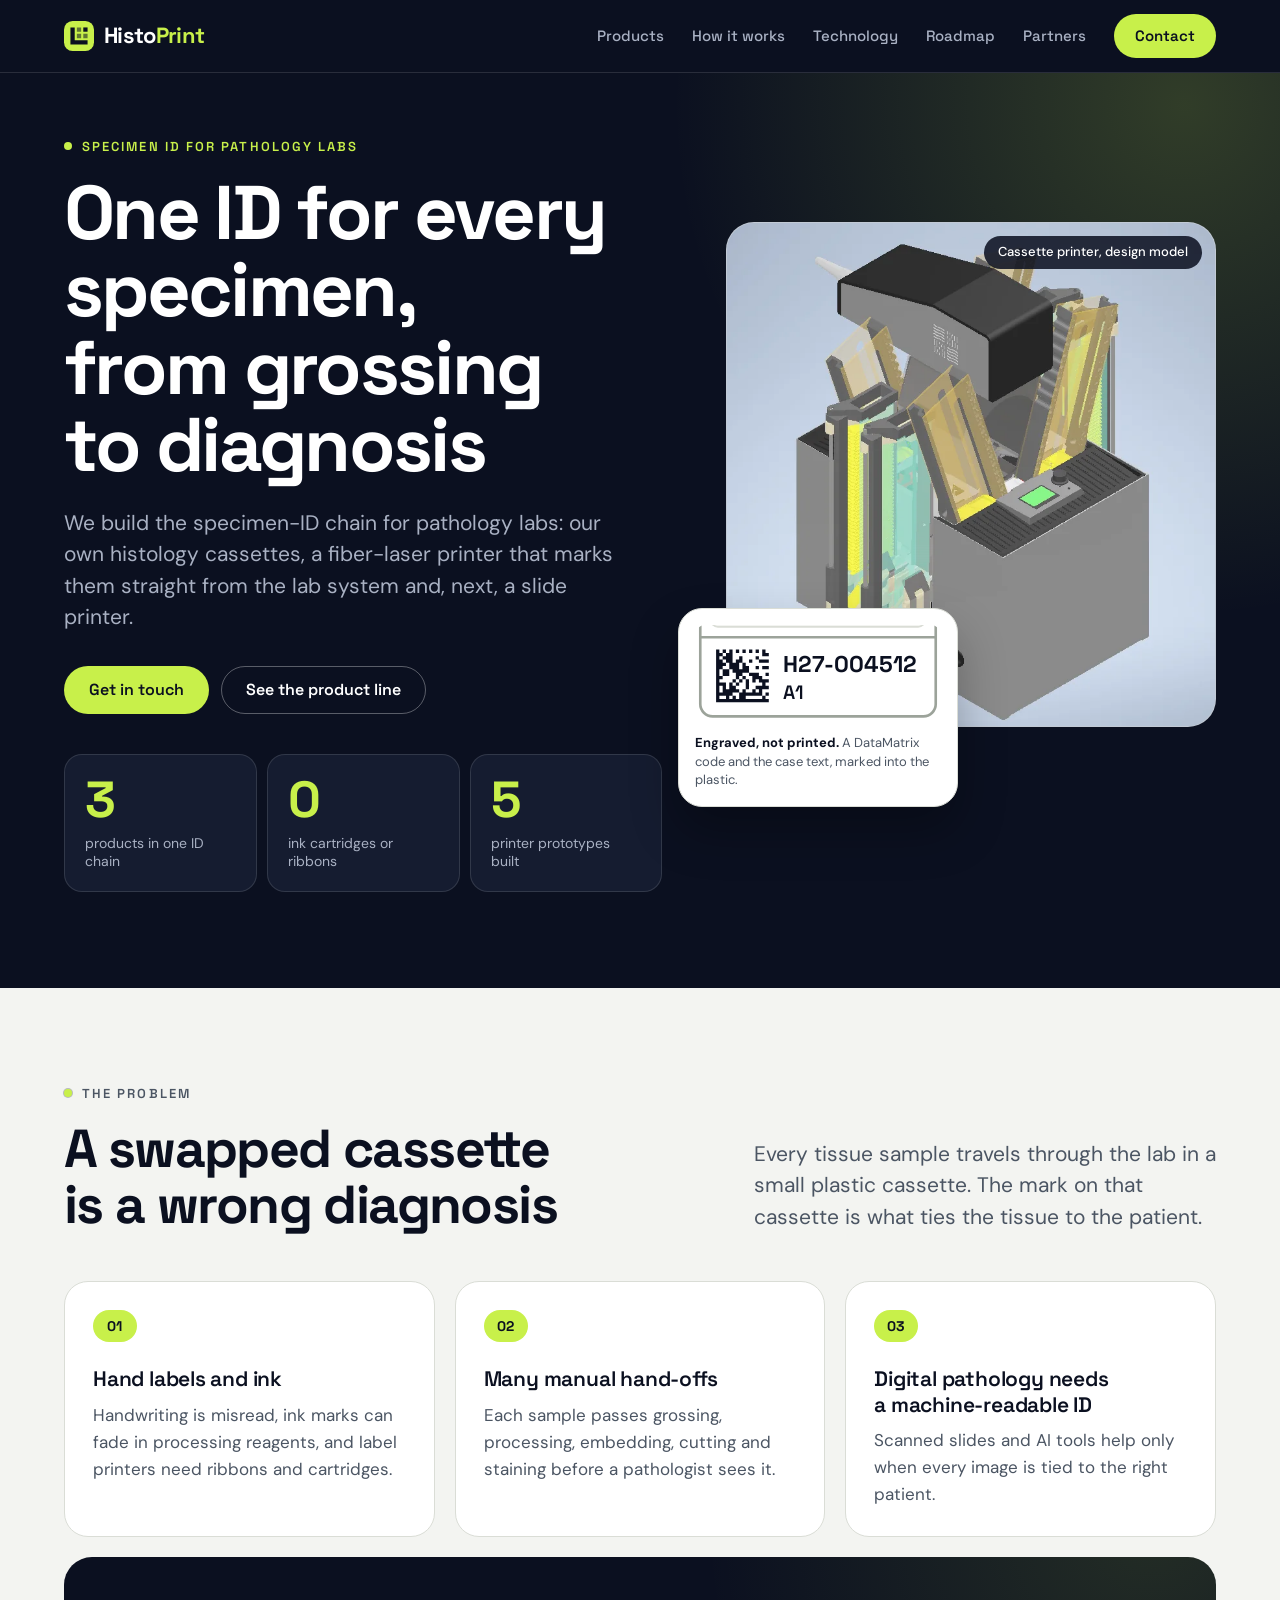
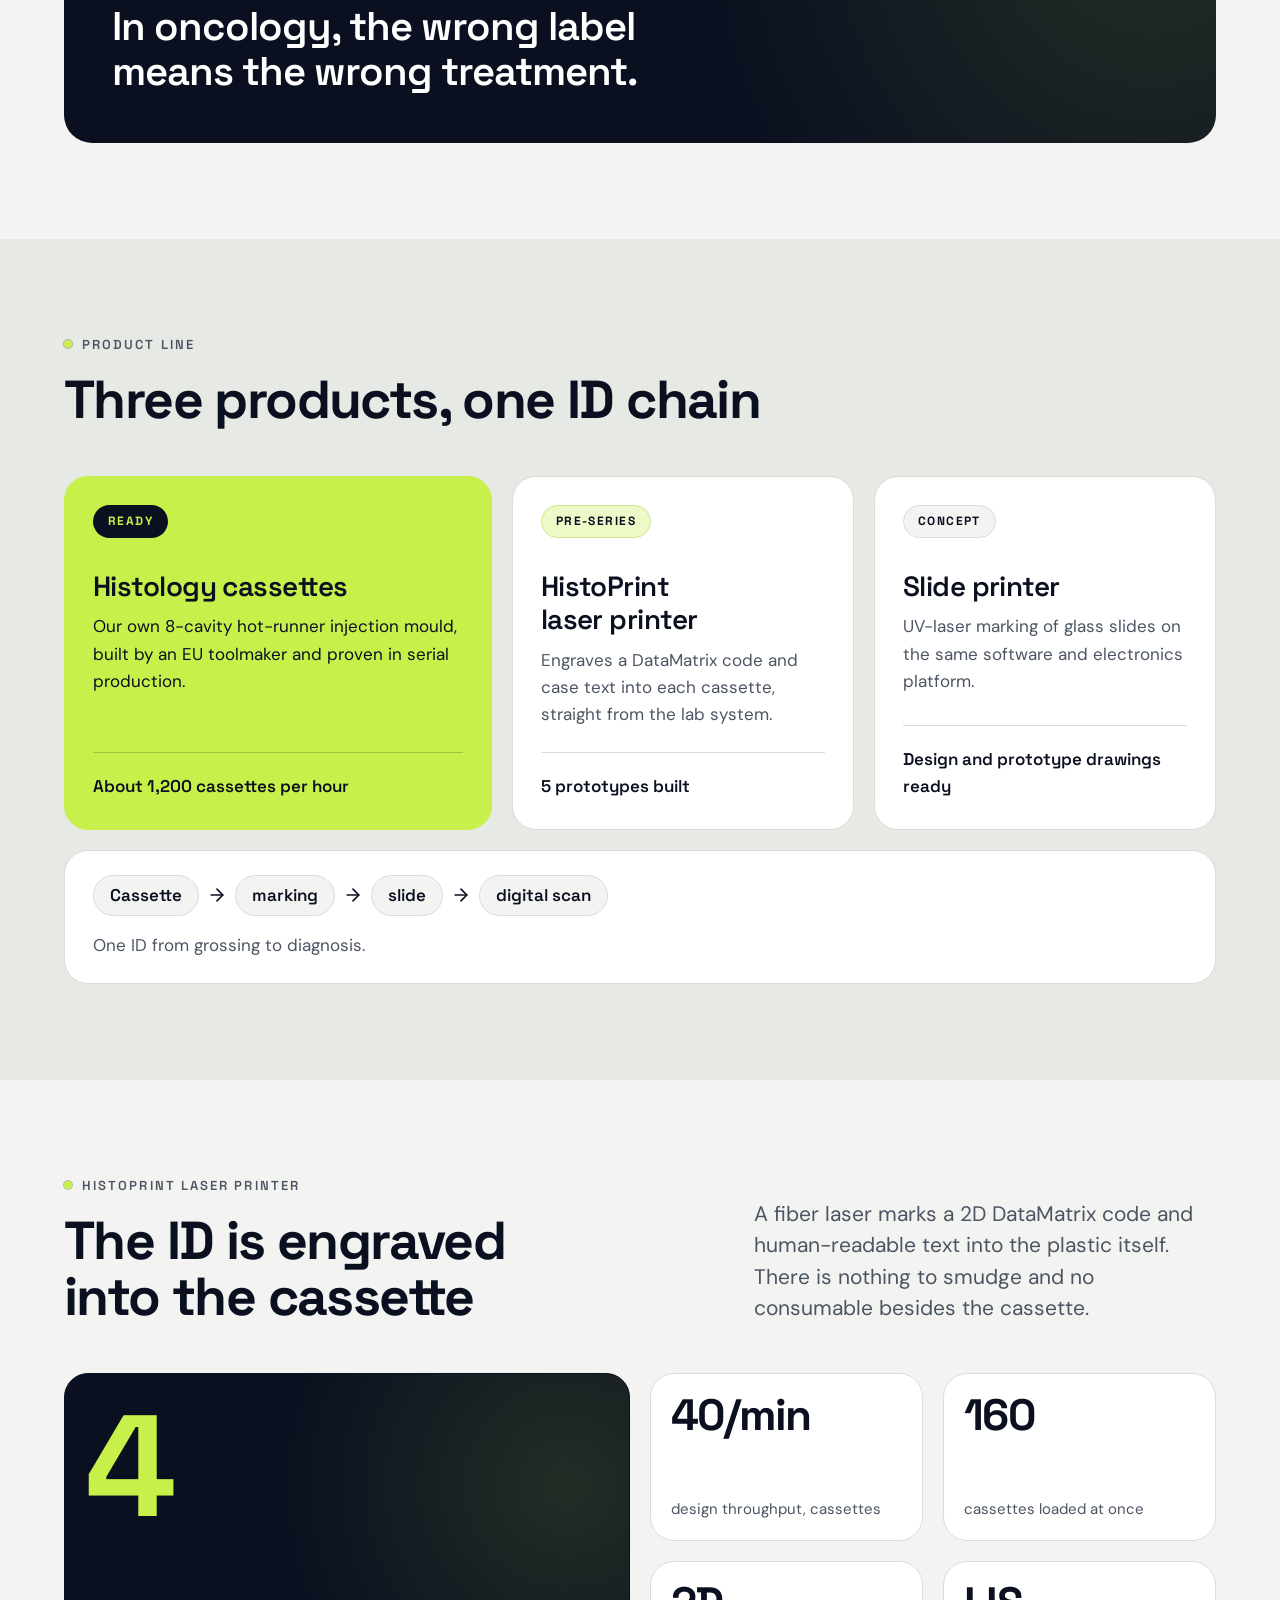
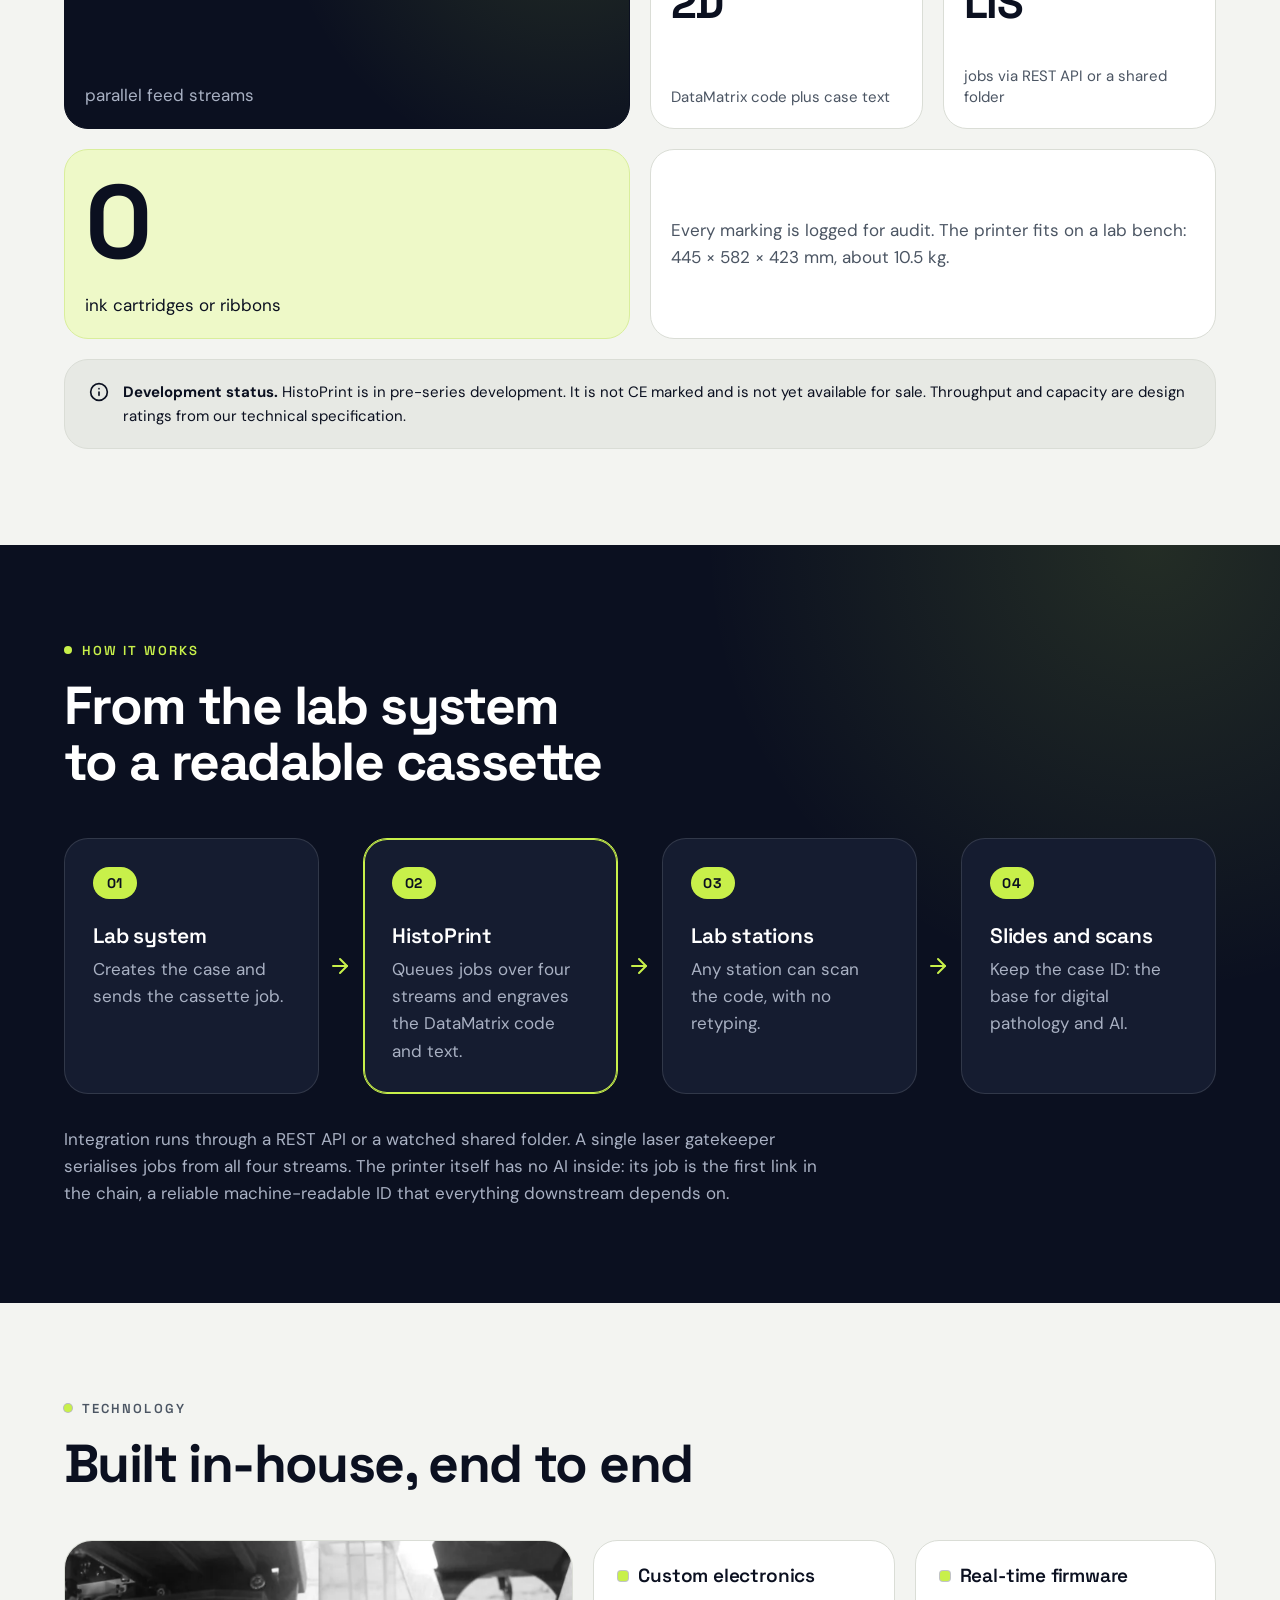
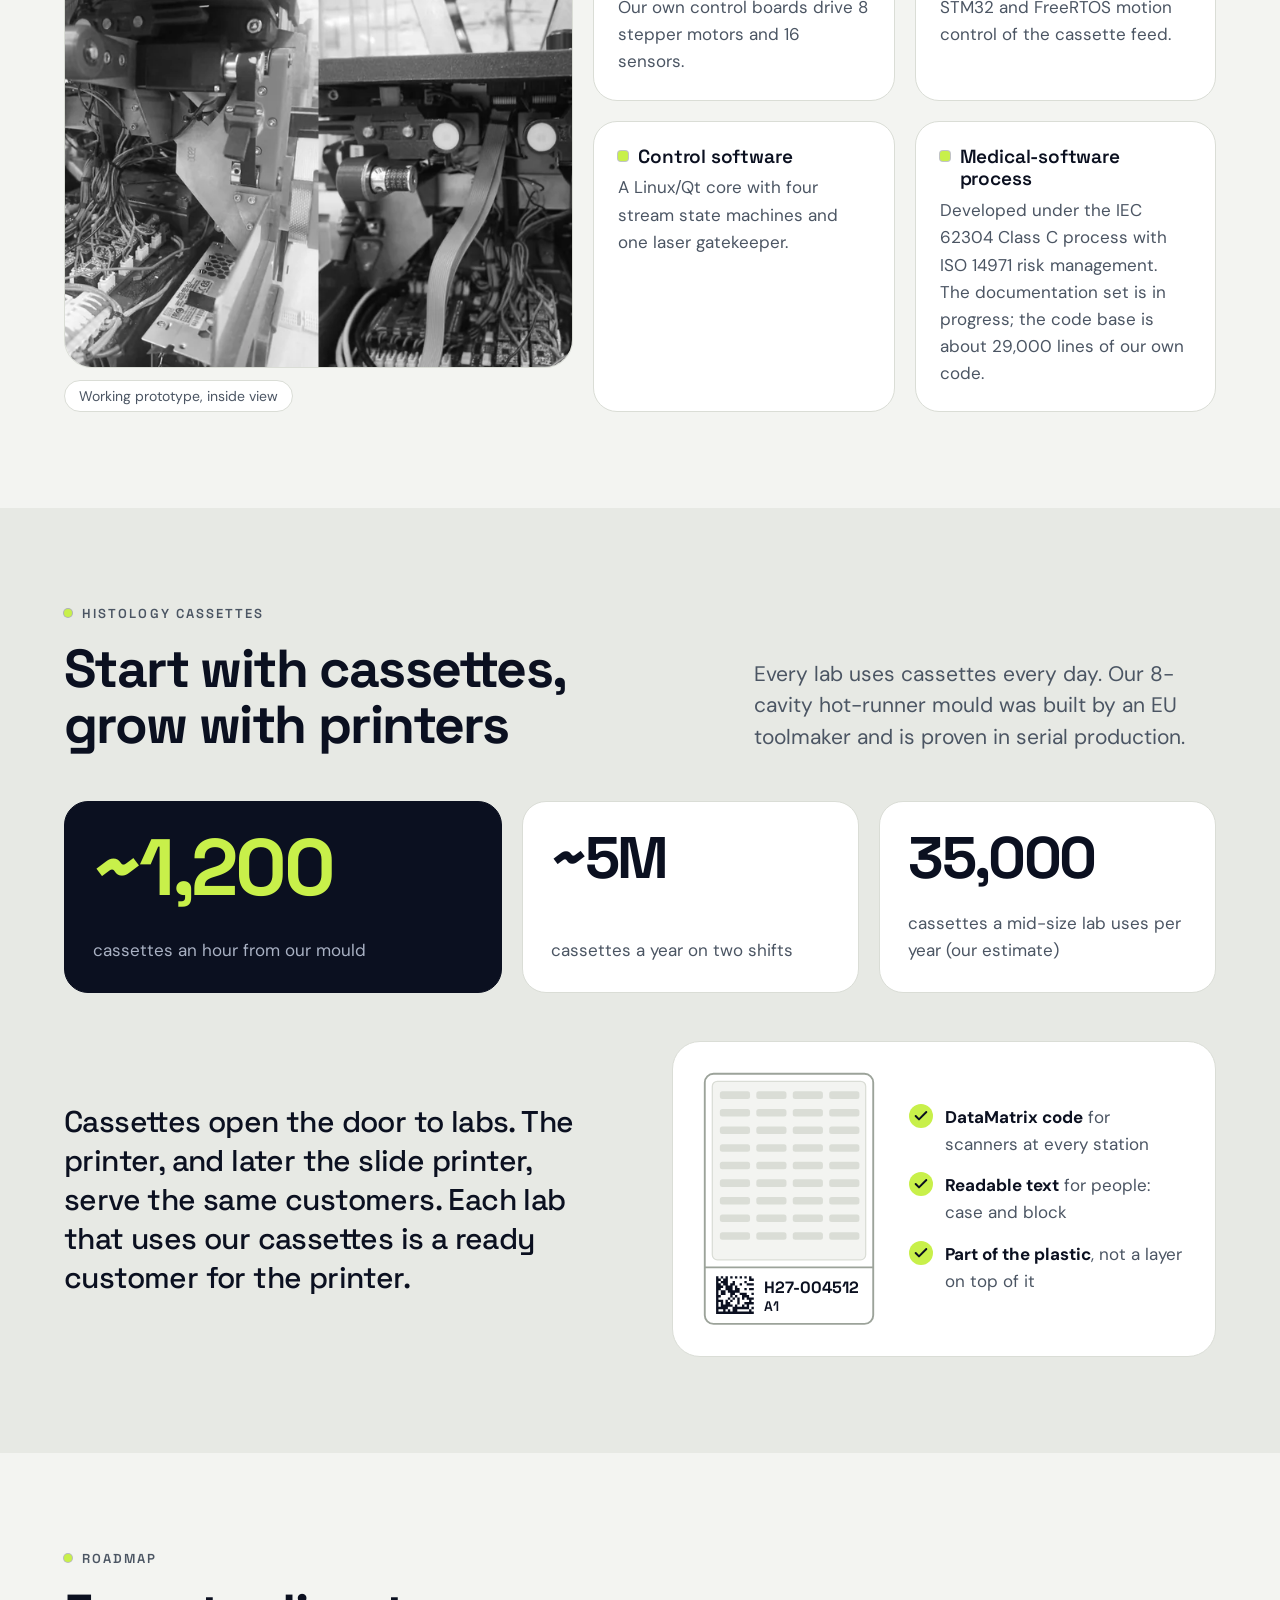
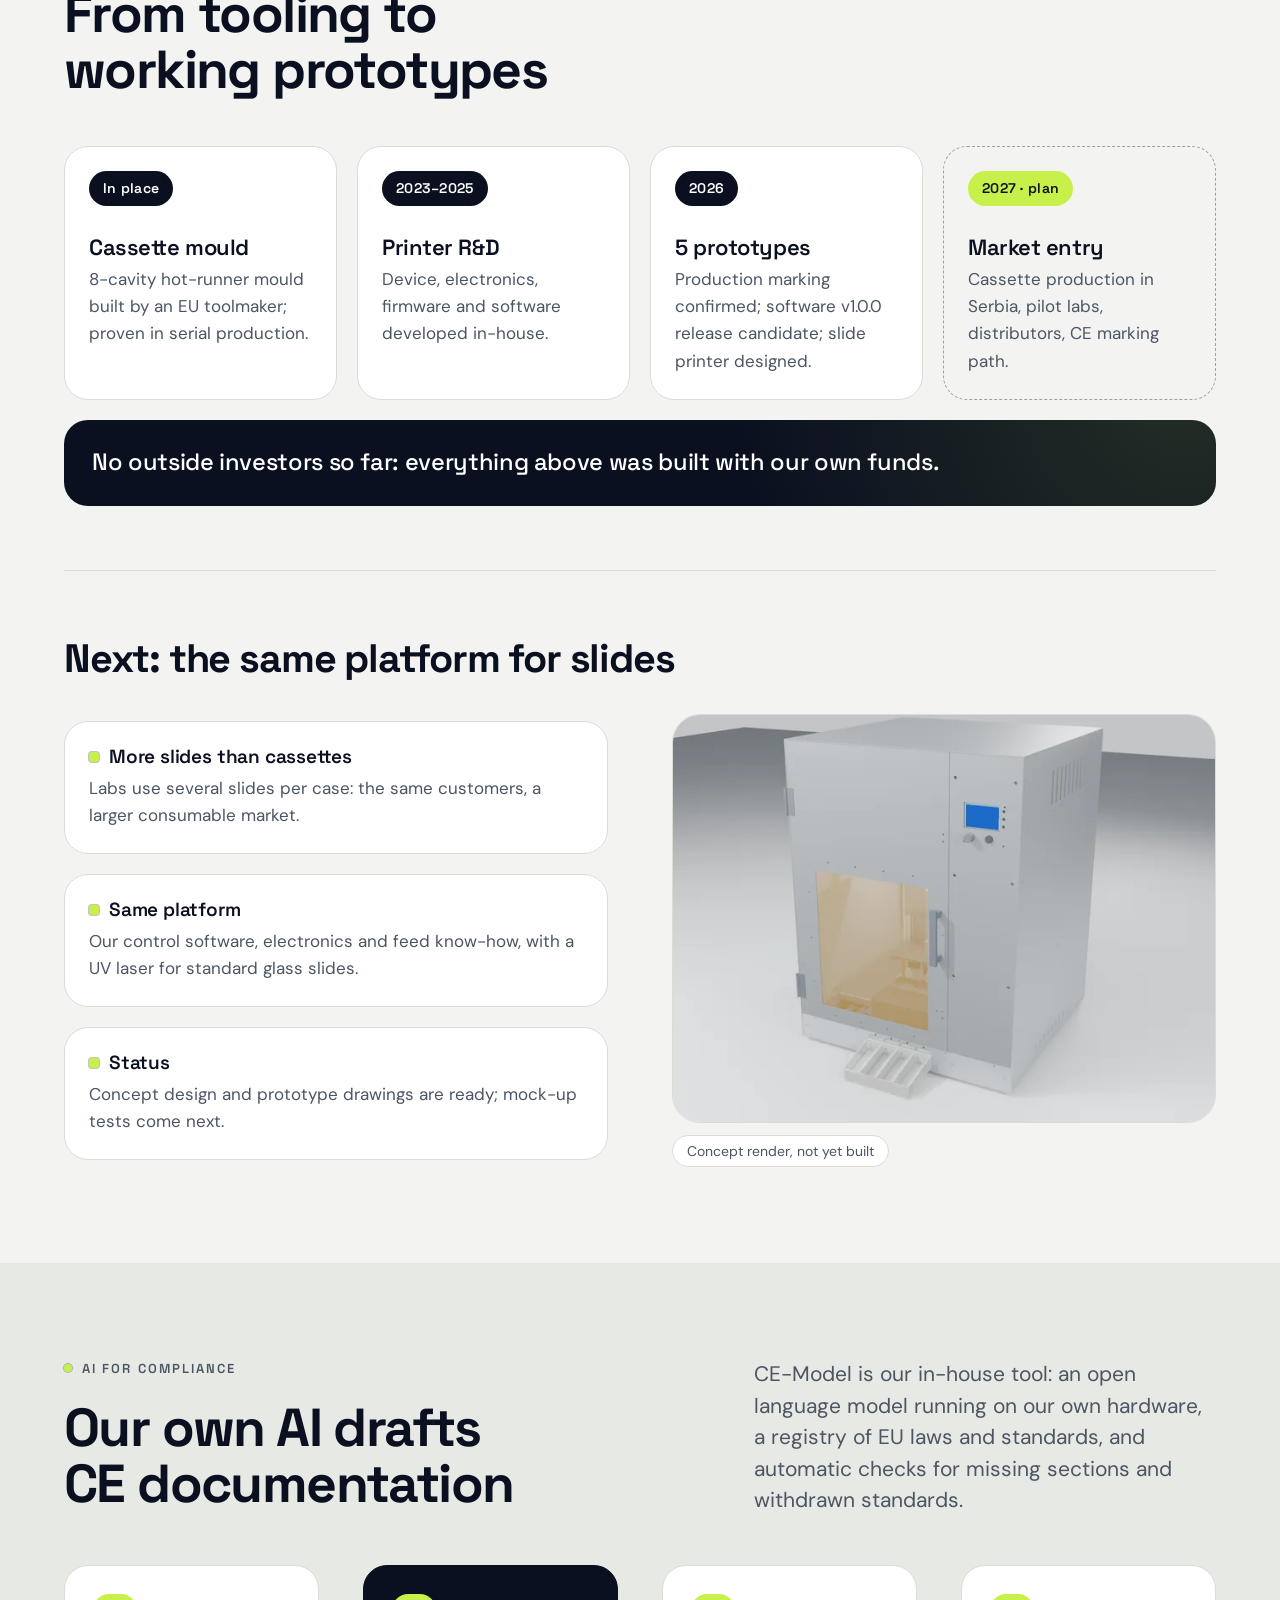
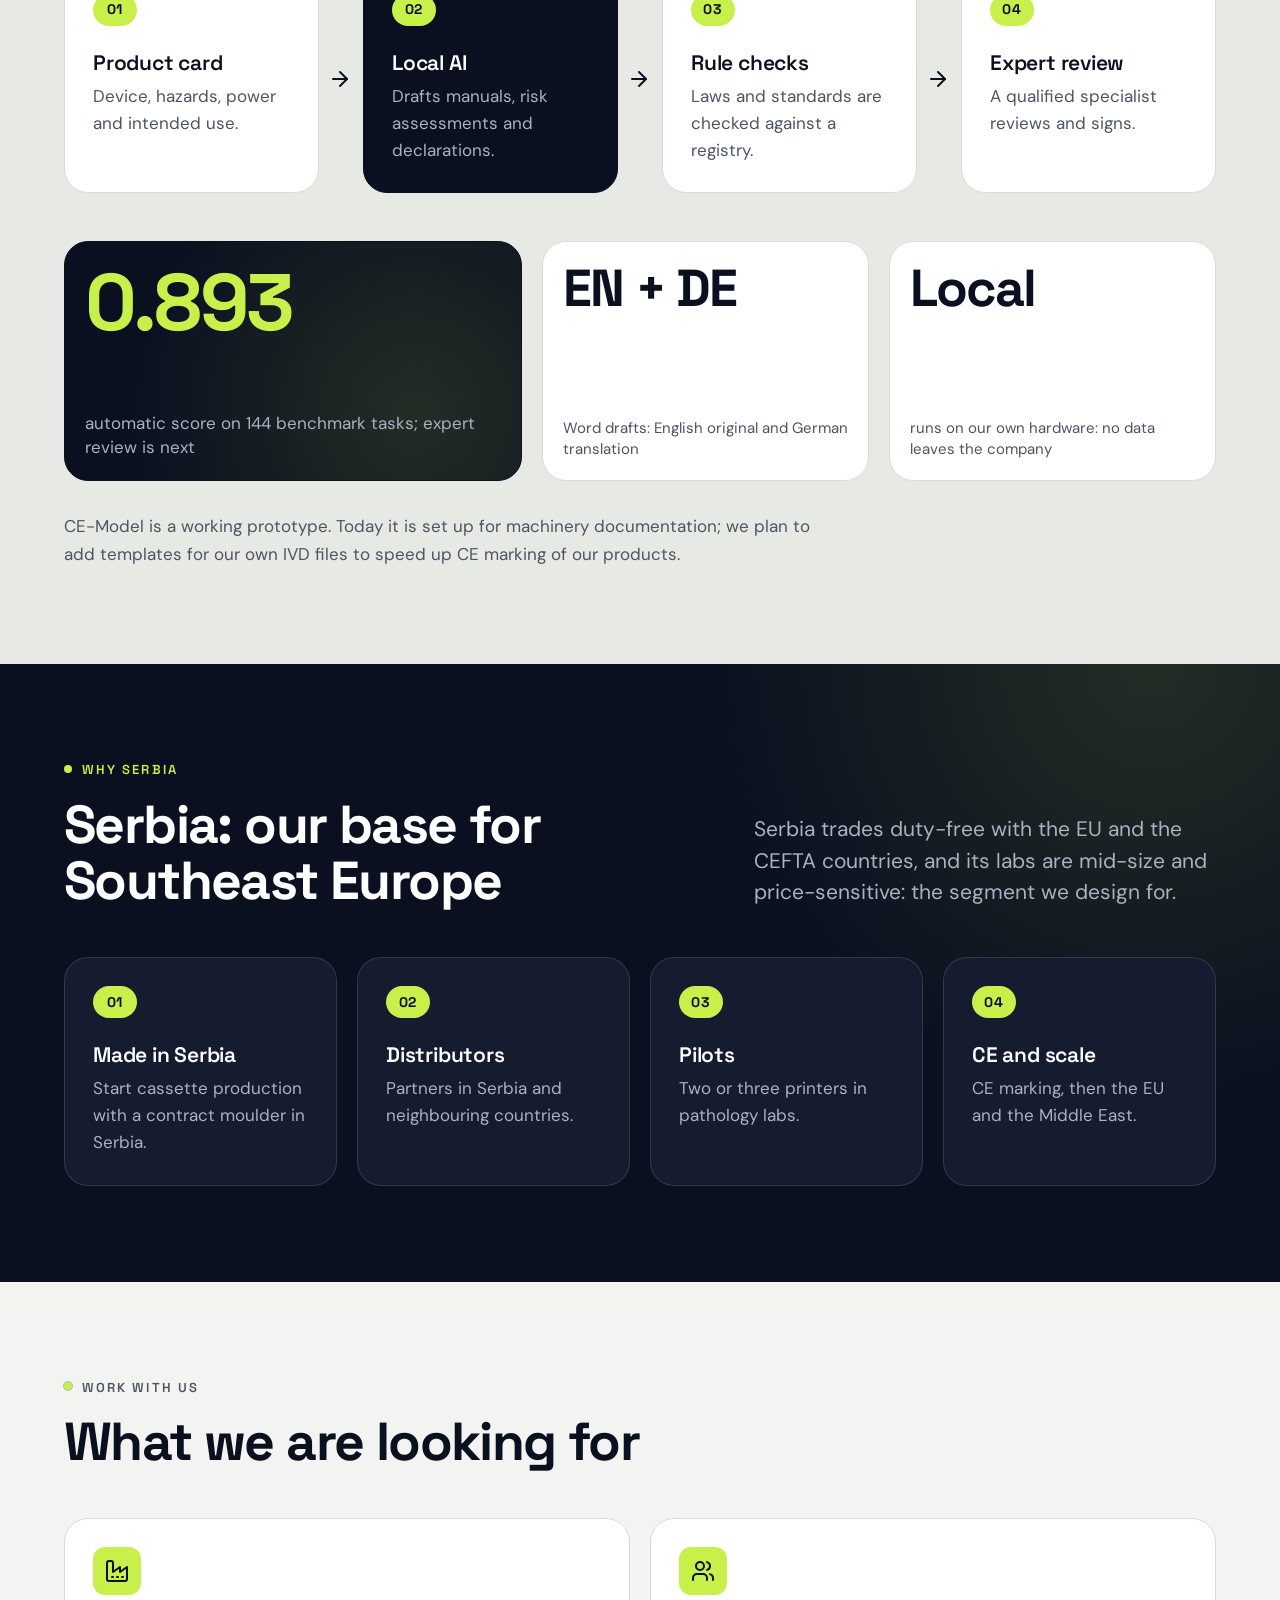
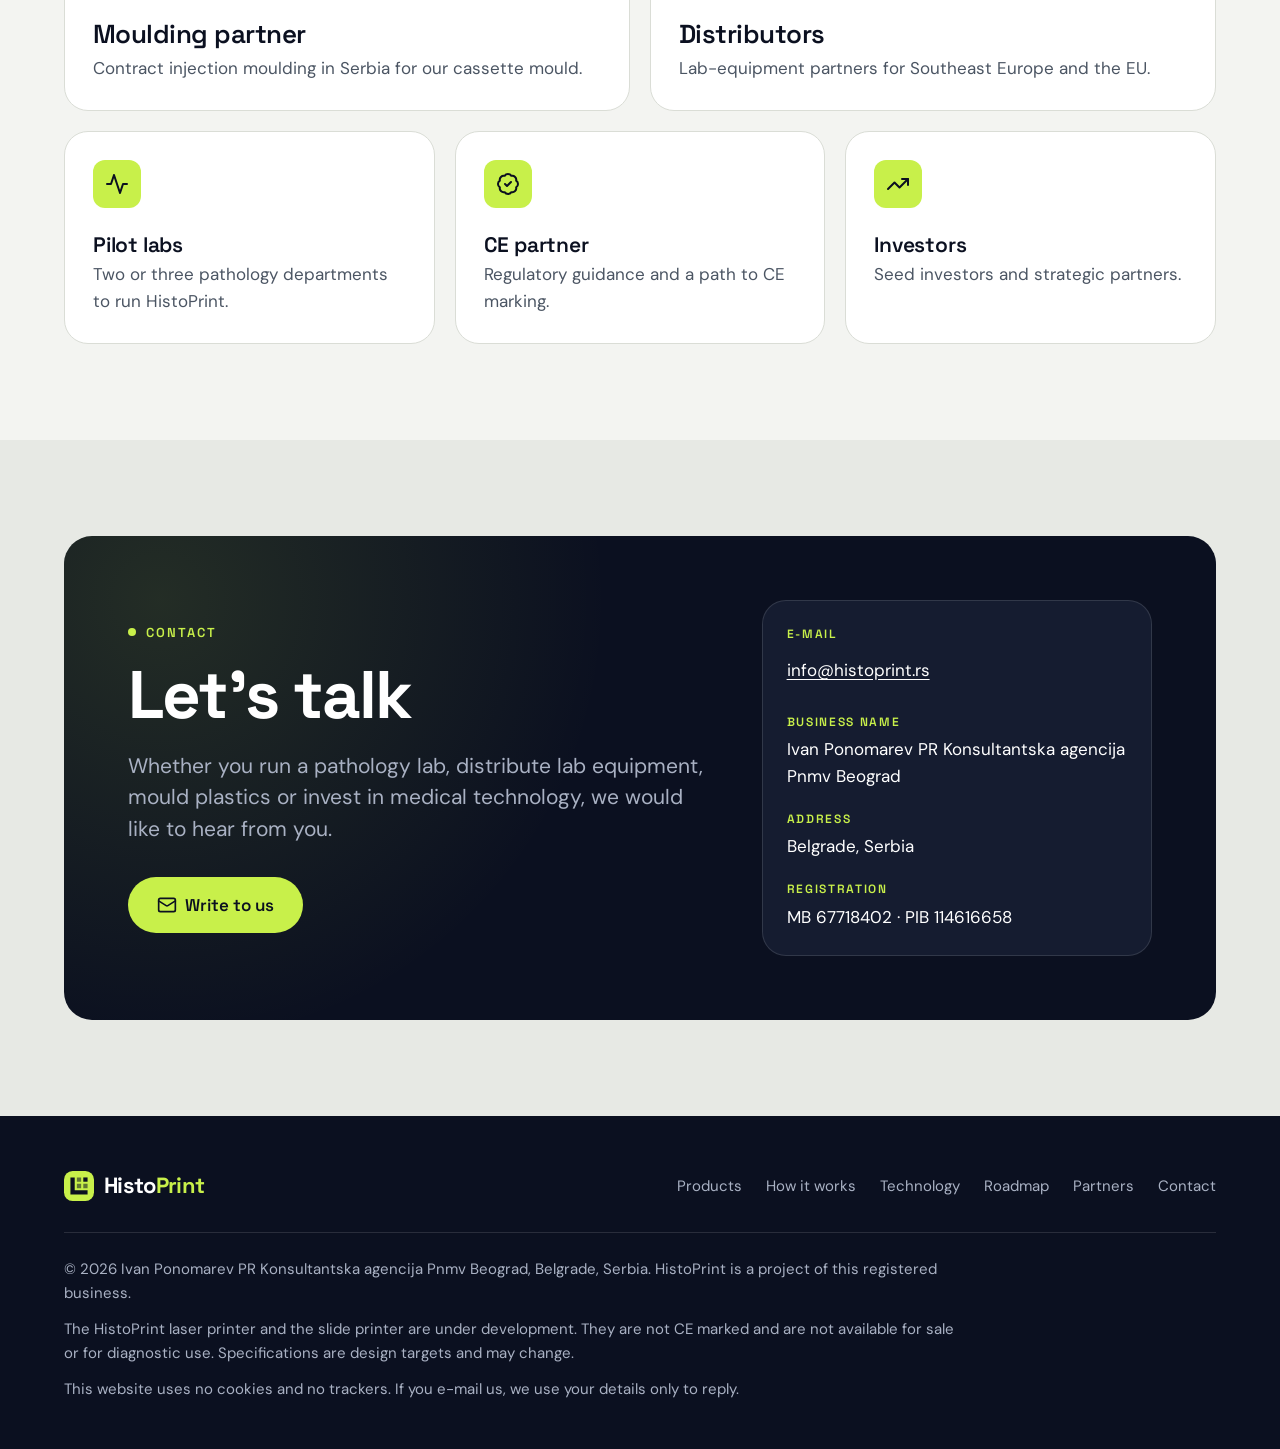
==== index.html @ 909a71fc "Deploy site (source e1cc1bd)" ====
<!doctype html>
<html lang="en">
<head>
  <meta charset="utf-8">
  <meta name="viewport" content="width=device-width, initial-scale=1">
  <title>HistoPrint: specimen ID for pathology labs</title>
  <meta name="description" content="Histology cassettes from our own mould, a fiber-laser cassette printer driven by the lab system and, next, a slide printer: one ID from grossing to diagnosis.">
  <meta name="theme-color" content="#0B1020">
  <link rel="canonical" href="https://histoprint.rs/">
  <meta property="og:type" content="website">
  <meta property="og:url" content="https://histoprint.rs/">
  <meta property="og:image" content="https://histoprint.rs/assets/img/og-image.png">
  <meta property="og:image:width" content="1200">
  <meta property="og:image:height" content="630">
  <meta name="twitter:card" content="summary_large_image">
  <meta property="og:title" content="HistoPrint: specimen ID for pathology labs">
  <meta property="og:description" content="Our own histology cassettes, a fiber-laser cassette printer and, next, a slide printer: one ID from grossing to diagnosis.">
  <link rel="icon" href="favicon.svg" type="image/svg+xml">
  <link rel="preload" href="assets/fonts/space-grotesk-latin-var.woff2" as="font" type="font/woff2" crossorigin>
  <link rel="preload" href="assets/fonts/dm-sans-latin-var.woff2" as="font" type="font/woff2" crossorigin>
  <link rel="stylesheet" href="assets/css/styles.css">
  <script>document.documentElement.classList.add("js");</script>
</head>
<body>
  <svg xmlns="http://www.w3.org/2000/svg" width="0" height="0" style="position:absolute" aria-hidden="true" focusable="false">
    <defs>
      <symbol id="i-arrow-right" viewBox="0 0 24 24"><path d="M5 12h14"/><path d="m12 5 7 7-7 7"/></symbol>
      <symbol id="i-menu" viewBox="0 0 24 24"><path d="M4 6h16"/><path d="M4 12h16"/><path d="M4 18h16"/></symbol>
      <symbol id="i-close" viewBox="0 0 24 24"><path d="M18 6 6 18"/><path d="m6 6 12 12"/></symbol>
      <symbol id="i-mail" viewBox="0 0 24 24"><rect width="20" height="16" x="2" y="4" rx="2"/><path d="m22 7-8.97 5.7a1.94 1.94 0 0 1-2.06 0L2 7"/></symbol>
      <symbol id="i-check" viewBox="0 0 24 24"><path d="M20 6 9 17l-5-5"/></symbol>
      <symbol id="i-info" viewBox="0 0 24 24"><circle cx="12" cy="12" r="10"/><path d="M12 16v-4"/><path d="M12 8h.01"/></symbol>
      <symbol id="i-factory" viewBox="0 0 24 24"><path d="M2 20a2 2 0 0 0 2 2h16a2 2 0 0 0 2-2V8l-7 5V8l-7 5V4a2 2 0 0 0-2-2H4a2 2 0 0 0-2 2Z"/><path d="M17 18h1"/><path d="M12 18h1"/><path d="M7 18h1"/></symbol>
      <symbol id="i-users" viewBox="0 0 24 24"><path d="M16 21v-2a4 4 0 0 0-4-4H6a4 4 0 0 0-4 4v2"/><circle cx="9" cy="7" r="4"/><path d="M22 21v-2a4 4 0 0 0-3-3.87"/><path d="M16 3.13a4 4 0 0 1 0 7.75"/></symbol>
      <symbol id="i-activity" viewBox="0 0 24 24"><path d="M22 12h-4l-3 9L9 3l-3 9H2"/></symbol>
      <symbol id="i-badge-check" viewBox="0 0 24 24"><path d="M3.85 8.62a4 4 0 0 1 4.78-4.77 4 4 0 0 1 6.74 0 4 4 0 0 1 4.78 4.78 4 4 0 0 1 0 6.74 4 4 0 0 1-4.77 4.78 4 4 0 0 1-6.75 0 4 4 0 0 1-4.78-4.77 4 4 0 0 1 0-6.76Z"/><path d="m9 12 2 2 4-4"/></symbol>
      <symbol id="i-trending-up" viewBox="0 0 24 24"><path d="M22 7 13.5 15.5 8.5 10.5 2 17"/><path d="M16 7h6v6"/></symbol>

      <!-- Brand mark: the L-shaped finder pattern of a DataMatrix code -->
      <symbol id="brand-mark" viewBox="0 0 28 28">
        <rect width="28" height="28" rx="8" fill="#C8F04A"/>
        <path fill="#0B1020" d="M6 6h4v12h12v4H6z"/>
        <path fill="#0B1020" d="M12 6h4v4h-4zM18 12h4v4h-4zM12 12h4v4h-4z" opacity=".55"/>
        <path fill="#0B1020" d="M18 6h4v4h-4z"/>
      </symbol>

      <!-- Stylised histology cassette, top view. The code is a real DataMatrix: H27-004512-A1 -->
      <g id="cassette-art">
        <rect x="6" y="6" width="268" height="398" rx="14" fill="#FFFFFF" stroke="#9CA39A" stroke-width="3"/>
        <rect x="18" y="18" width="244" height="284" rx="8" fill="#F3F4F1" stroke="#DADDD6" stroke-width="2"/>
        <g fill="#DADDD6">
          <rect x="30" y="34" width="48" height="12" rx="4"/><rect x="88" y="34" width="48" height="12" rx="4"/><rect x="146" y="34" width="48" height="12" rx="4"/><rect x="204" y="34" width="48" height="12" rx="4"/>
          <rect x="30" y="62" width="48" height="12" rx="4"/><rect x="88" y="62" width="48" height="12" rx="4"/><rect x="146" y="62" width="48" height="12" rx="4"/><rect x="204" y="62" width="48" height="12" rx="4"/>
          <rect x="30" y="90" width="48" height="12" rx="4"/><rect x="88" y="90" width="48" height="12" rx="4"/><rect x="146" y="90" width="48" height="12" rx="4"/><rect x="204" y="90" width="48" height="12" rx="4"/>
          <rect x="30" y="118" width="48" height="12" rx="4"/><rect x="88" y="118" width="48" height="12" rx="4"/><rect x="146" y="118" width="48" height="12" rx="4"/><rect x="204" y="118" width="48" height="12" rx="4"/>
          <rect x="30" y="146" width="48" height="12" rx="4"/><rect x="88" y="146" width="48" height="12" rx="4"/><rect x="146" y="146" width="48" height="12" rx="4"/><rect x="204" y="146" width="48" height="12" rx="4"/>
          <rect x="30" y="174" width="48" height="12" rx="4"/><rect x="88" y="174" width="48" height="12" rx="4"/><rect x="146" y="174" width="48" height="12" rx="4"/><rect x="204" y="174" width="48" height="12" rx="4"/>
          <rect x="30" y="202" width="48" height="12" rx="4"/><rect x="88" y="202" width="48" height="12" rx="4"/><rect x="146" y="202" width="48" height="12" rx="4"/><rect x="204" y="202" width="48" height="12" rx="4"/>
          <rect x="30" y="230" width="48" height="12" rx="4"/><rect x="88" y="230" width="48" height="12" rx="4"/><rect x="146" y="230" width="48" height="12" rx="4"/><rect x="204" y="230" width="48" height="12" rx="4"/>
          <rect x="30" y="258" width="48" height="12" rx="4"/><rect x="88" y="258" width="48" height="12" rx="4"/><rect x="146" y="258" width="48" height="12" rx="4"/><rect x="204" y="258" width="48" height="12" rx="4"/>
        </g>
        <path d="M6 314h268" stroke="#9CA39A" stroke-width="3"/>
        <g transform="translate(24 328) scale(3.75)" fill="#0B1020">
          <path d="M0 0h1v1h-1zM2 0h1v1h-1zM4 0h1v1h-1zM6 0h1v1h-1zM8 0h1v1h-1zM10 0h1v1h-1zM12 0h1v1h-1zM14 0h1v1h-1zM0 1h2v1h-2zM3 1h2v1h-2zM14 1h2v1h-2zM0 2h1v1h-1zM2 2h3v1h-3zM7 2h1v1h-1zM12 2h1v1h-1zM0 3h2v1h-2zM3 3h2v1h-2zM6 3h2v1h-2zM10 3h1v1h-1zM13 3h3v1h-3zM0 4h3v1h-3zM4 4h3v1h-3zM8 4h1v1h-1zM0 5h2v1h-2zM4 5h3v1h-3zM8 5h2v1h-2zM12 5h1v1h-1zM14 5h2v1h-2zM0 6h1v1h-1zM2 6h2v1h-2zM5 6h5v1h-5zM0 7h1v1h-1zM2 7h2v1h-2zM6 7h2v1h-2zM10 7h3v1h-3zM15 7h1v1h-1zM0 8h2v1h-2zM6 8h1v1h-1zM8 8h1v1h-1zM11 8h3v1h-3zM0 9h1v1h-1zM5 9h1v1h-1zM7 9h1v1h-1zM9 9h1v1h-1zM11 9h1v1h-1zM13 9h3v1h-3zM0 10h3v1h-3zM4 10h1v1h-1zM6 10h1v1h-1zM9 10h1v1h-1zM14 10h1v1h-1zM0 11h1v1h-1zM2 11h1v1h-1zM4 11h2v1h-2zM9 11h1v1h-1zM12 11h4v1h-4zM0 12h1v1h-1zM2 12h5v1h-5zM8 12h1v1h-1zM11 12h1v1h-1zM13 12h1v1h-1zM0 13h5v1h-5zM7 13h7v1h-7zM15 13h1v1h-1zM0 14h1v1h-1zM3 14h1v1h-1zM5 14h1v1h-1zM7 14h2v1h-2zM14 14h1v1h-1zM0 15h16v1h-16z"/>
        </g>
        <text x="100" y="354" font-family="Space Grotesk, Arial, sans-serif" font-size="26" font-weight="700" fill="#0B1020">H27-004512</text>
        <text x="100" y="384" font-family="Space Grotesk, Arial, sans-serif" font-size="22" font-weight="600" fill="#0B1020">A1</text>
      </g>
    </defs>
  </svg>

  <a class="skip-link" href="#main">Skip to content</a>

  <header class="site-header">
    <div class="container site-header__bar">
      <a class="brand" href="#top" aria-label="HistoPrint, back to top">
        <svg class="brand__mark" aria-hidden="true"><use href="#brand-mark"/></svg>
        <span>Histo<span class="brand__accent">Print</span></span>
      </a>
      <button class="nav-toggle" type="button" aria-expanded="false" aria-controls="site-nav">
        <span class="visually-hidden">Menu</span>
        <svg class="icon nav-toggle__open" aria-hidden="true"><use href="#i-menu"/></svg>
        <svg class="icon nav-toggle__close" aria-hidden="true"><use href="#i-close"/></svg>
      </button>
      <nav class="nav" id="site-nav" aria-label="Main">
        <ul class="nav__list">
          <li><a class="nav__link" href="#products">Products</a></li>
          <li><a class="nav__link" href="#how">How it works</a></li>
          <li><a class="nav__link" href="#technology">Technology</a></li>
          <li><a class="nav__link" href="#roadmap">Roadmap</a></li>
          <li><a class="nav__link" href="#partners">Partners</a></li>
          <li class="nav__cta"><a class="btn btn--on-dark" href="#contact">Contact</a></li>
        </ul>
      </nav>
    </div>
  </header>

  <main id="main">
    <section class="hero" id="top">
      <div class="container hero__grid">
        <div>
          <p class="eyebrow">Specimen ID for pathology labs</p>
          <h1>One ID for every specimen, from grossing to diagnosis</h1>
          <p class="lead">We build the specimen-ID chain for pathology labs: our own histology cassettes, a fiber-laser printer that marks them straight from the lab system and, next, a slide printer.</p>
          <div class="hero__actions">
            <a class="btn btn--on-dark" href="#contact">Get in touch</a>
            <a class="btn btn--ghost-on-dark" href="#products">See the product line</a>
          </div>
          <dl class="hero__facts">
            <div><dt>products in one ID chain</dt><dd>3</dd></div>
            <div><dt>ink cartridges or ribbons</dt><dd>0</dd></div>
            <div><dt>printer prototypes built</dt><dd>5</dd></div>
          </dl>
        </div>
        <div class="hero__visual">
          <figure>
            <div class="hero__frame">
              <img src="assets/img/printer-design-model.webp" width="752" height="776" alt="HistoPrint cassette printer, design model: four cassette hoppers around the laser marking head" fetchpriority="high">
            </div>
            <figcaption class="hero__caption">Cassette printer, design model</figcaption>
          </figure>
          <div class="mark-card">
            <svg viewBox="0 300 280 110" role="img" aria-label="Writing face of a cassette with an engraved DataMatrix code and the text H27-004512, block A1"><use href="#cassette-art"/></svg>
            <p><strong>Engraved, not printed.</strong> A DataMatrix code and the case text, marked into the plastic.</p>
          </div>
        </div>
      </div>
    </section>

    <section class="section" id="problem">
      <div class="container">
        <div class="section__head reveal">
          <p class="eyebrow">The problem</p>
          <h2>A swapped cassette is a wrong diagnosis</h2>
          <p class="lead">Every tissue sample travels through the lab in a small plastic cassette. The mark on that cassette is what ties the tissue to the patient.</p>
        </div>
        <div class="grid grid--3">
          <article class="card card--topline reveal">
            <p class="card__num">01</p>
            <h3>Hand labels and ink</h3>
            <p>Handwriting is misread, ink marks can fade in processing reagents, and label printers need ribbons and cartridges.</p>
          </article>
          <article class="card card--topline reveal">
            <p class="card__num">02</p>
            <h3>Many manual hand-offs</h3>
            <p>Each sample passes grossing, processing, embedding, cutting and staining before a pathologist sees it.</p>
          </article>
          <article class="card card--topline reveal">
            <p class="card__num">03</p>
            <h3>Digital pathology needs a machine-readable ID</h3>
            <p>Scanned slides and AI tools help only when every image is tied to the right patient.</p>
          </article>
        </div>
        <p class="statement reveal">In oncology, the wrong label means the wrong treatment.</p>
      </div>
    </section>

    <section class="section section--alt" id="products">
      <div class="container">
        <div class="section__head reveal">
          <p class="eyebrow">Product line</p>
          <h2>Three products, one ID chain</h2>
        </div>
        <div class="grid grid--3 bento-products">
          <article class="card product product--ready reveal">
            <p class="chip chip--ready">Ready</p>
            <h3>Histology cassettes</h3>
            <p>Our own 8-cavity hot-runner injection mould, built by an EU toolmaker and proven in serial production.</p>
            <p class="product__meta">About 1,200 cassettes per hour</p>
          </article>
          <article class="card product reveal">
            <p class="chip chip--pre">Pre-series</p>
            <h3>HistoPrint laser printer</h3>
            <p>Engraves a DataMatrix code and case text into each cassette, straight from the lab system.</p>
            <p class="product__meta">5 prototypes built</p>
          </article>
          <article class="card product reveal">
            <p class="chip chip--concept">Concept</p>
            <h3>Slide printer</h3>
            <p>UV-laser marking of glass slides on the same software and electronics platform.</p>
            <p class="product__meta">Design and prototype drawings ready</p>
          </article>
        </div>
        <p class="chain reveal">
          <span>Cassette</span>
          <svg class="icon" aria-hidden="true"><use href="#i-arrow-right"/></svg>
          <span>marking</span>
          <svg class="icon" aria-hidden="true"><use href="#i-arrow-right"/></svg>
          <span>slide</span>
          <svg class="icon" aria-hidden="true"><use href="#i-arrow-right"/></svg>
          <span>digital scan</span>
          <span class="chain__tail">One ID from grossing to diagnosis.</span>
        </p>
      </div>
    </section>

    <section class="section" id="printer">
      <div class="container">
        <div class="section__head reveal">
          <p class="eyebrow">HistoPrint laser printer</p>
          <h2>The ID is engraved into the cassette</h2>
          <p class="lead">A fiber laser marks a 2D DataMatrix code and human-readable text into the plastic itself. There is nothing to smudge and no consumable besides the cassette.</p>
        </div>
        <div class="tiles tiles--specs reveal">
          <div class="tile tile--hero"><p class="tile__value">4</p><p class="tile__label">parallel feed streams</p></div>
          <div class="tile"><p class="tile__value">40/min</p><p class="tile__label">design throughput, cassettes</p></div>
          <div class="tile"><p class="tile__value">160</p><p class="tile__label">cassettes loaded at once</p></div>
          <div class="tile"><p class="tile__value">2D</p><p class="tile__label">DataMatrix code plus case text</p></div>
          <div class="tile"><p class="tile__value">LIS</p><p class="tile__label">jobs via REST API or a shared folder</p></div>
          <div class="tile tile--wide tile--soft"><p class="tile__value">0</p><p class="tile__label">ink cartridges or ribbons</p></div>
          <p class="tile tile--note">Every marking is logged for audit. The printer fits on a lab bench: 445 × 582 × 423 mm, about 10.5 kg.</p>
        </div>
        <div class="callout reveal">
          <svg class="icon" aria-hidden="true"><use href="#i-info"/></svg>
          <p><strong>Development status.</strong> HistoPrint is in pre-series development. It is not CE marked and is not yet available for sale. Throughput and capacity are design ratings from our technical specification.</p>
        </div>
      </div>
    </section>

    <section class="section section--dark" id="how">
      <div class="container">
        <div class="section__head reveal">
          <p class="eyebrow">How it works</p>
          <h2>From the lab system to a readable cassette</h2>
        </div>
        <ol class="flow">
          <li class="flow__step reveal">
            <p class="flow__num">01</p>
            <h3>Lab system</h3>
            <p>Creates the case and sends the cassette job.</p>
          </li>
          <li class="flow__step flow__step--highlight reveal">
            <p class="flow__num">02</p>
            <h3>HistoPrint</h3>
            <p>Queues jobs over four streams and engraves the DataMatrix code and text.</p>
          </li>
          <li class="flow__step reveal">
            <p class="flow__num">03</p>
            <h3>Lab stations</h3>
            <p>Any station can scan the code, with no retyping.</p>
          </li>
          <li class="flow__step reveal">
            <p class="flow__num">04</p>
            <h3>Slides and scans</h3>
            <p>Keep the case ID: the base for digital pathology and AI.</p>
          </li>
        </ol>
        <p class="note reveal">Integration runs through a REST API or a watched shared folder. A single laser gatekeeper serialises jobs from all four streams. The printer itself has no AI inside: its job is the first link in the chain, a reliable machine-readable ID that everything downstream depends on.</p>
      </div>
    </section>

    <section class="section" id="technology">
      <div class="container">
        <div class="section__head reveal">
          <p class="eyebrow">Technology</p>
          <h2>Built in-house, end to end</h2>
        </div>
        <div class="split split--tech">
          <figure class="reveal">
            <div class="media">
              <img src="assets/img/prototype-inside-800.webp" srcset="assets/img/prototype-inside-800.webp 800w, assets/img/prototype-inside-1280.webp 1280w" sizes="(min-width: 62rem) 36rem, 100vw" width="1280" height="853" loading="lazy" alt="Inside the working HistoPrint prototype: cassette feed mechanism, stepper motors and control boards">
            </div>
            <figcaption class="caption">Working prototype, inside view</figcaption>
          </figure>
          <div class="features features--tech">
            <div class="feature reveal">
              <h3>Custom electronics</h3>
              <p>Our own control boards drive 8 stepper motors and 16 sensors.</p>
            </div>
            <div class="feature reveal">
              <h3>Real-time firmware</h3>
              <p>STM32 and FreeRTOS motion control of the cassette feed.</p>
            </div>
            <div class="feature reveal">
              <h3>Control software</h3>
              <p>A Linux/Qt core with four stream state machines and one laser gatekeeper.</p>
            </div>
            <div class="feature reveal">
              <h3>Medical-software process</h3>
              <p>Developed under the IEC 62304 Class C process with ISO 14971 risk management. The documentation set is in progress; the code base is about 29,000 lines of our own code.</p>
            </div>
          </div>
        </div>
      </div>
    </section>

    <section class="section section--alt" id="cassettes">
      <div class="container">
        <div class="section__head reveal">
          <p class="eyebrow">Histology cassettes</p>
          <h2>Start with cassettes, grow with printers</h2>
          <p class="lead">Every lab uses cassettes every day. Our 8-cavity hot-runner mould was built by an EU toolmaker and is proven in serial production.</p>
        </div>
        <div class="stats">
          <div class="stat reveal">
            <p class="stat__value">~1,200</p>
            <p class="stat__label">cassettes an hour from our mould</p>
          </div>
          <div class="stat reveal">
            <p class="stat__value">~5M</p>
            <p class="stat__label">cassettes a year on two shifts</p>
          </div>
          <div class="stat reveal">
            <p class="stat__value">35,000</p>
            <p class="stat__label">cassettes a mid-size lab uses per year (our estimate)</p>
          </div>
        </div>
        <div class="split split--center mt-xl">
          <p class="lead cassette-lead reveal">Cassettes open the door to labs. The printer, and later the slide printer, serve the same customers. Each lab that uses our cassettes is a ready customer for the printer.</p>
          <div class="cassette-figure reveal">
            <svg viewBox="0 0 280 410" role="img" aria-label="Illustration of a histology cassette with an engraved DataMatrix code and case number on its writing face"><use href="#cassette-art"/></svg>
            <ul>
              <li><svg class="icon" aria-hidden="true"><use href="#i-check"/></svg><span><strong>DataMatrix code</strong> for scanners at every station</span></li>
              <li><svg class="icon" aria-hidden="true"><use href="#i-check"/></svg><span><strong>Readable text</strong> for people: case and block</span></li>
              <li><svg class="icon" aria-hidden="true"><use href="#i-check"/></svg><span><strong>Part of the plastic</strong>, not a layer on top of it</span></li>
            </ul>
          </div>
        </div>
      </div>
    </section>

    <section class="section" id="roadmap">
      <div class="container">
        <div class="section__head reveal">
          <p class="eyebrow">Roadmap</p>
          <h2>From tooling to working prototypes</h2>
        </div>
        <ol class="timeline">
          <li class="timeline__item reveal">
            <p class="timeline__year">In place</p>
            <h3>Cassette mould</h3>
            <p>8-cavity hot-runner mould built by an EU toolmaker; proven in serial production.</p>
          </li>
          <li class="timeline__item reveal">
            <p class="timeline__year">2023–2025</p>
            <h3>Printer R&amp;D</h3>
            <p>Device, electronics, firmware and software developed in-house.</p>
          </li>
          <li class="timeline__item reveal">
            <p class="timeline__year">2026</p>
            <h3>5 prototypes</h3>
            <p>Production marking confirmed; software v1.0.0 release candidate; slide printer designed.</p>
          </li>
          <li class="timeline__item timeline__item--plan reveal">
            <p class="timeline__year">2027 · plan</p>
            <h3>Market entry</h3>
            <p>Cassette production in Serbia, pilot labs, distributors, CE marking path.</p>
          </li>
        </ol>
        <p class="band reveal">No outside investors so far: everything above was built with our own funds.</p>

        <div class="subsection">
          <h3 class="subsection__title reveal">Next: the same platform for slides</h3>
          <div class="split split--center">
            <div class="features">
              <div class="feature reveal">
                <h3>More slides than cassettes</h3>
                <p>Labs use several slides per case: the same customers, a larger consumable market.</p>
              </div>
              <div class="feature reveal">
                <h3>Same platform</h3>
                <p>Our control software, electronics and feed know-how, with a UV laser for standard glass slides.</p>
              </div>
              <div class="feature reveal">
                <h3>Status</h3>
                <p>Concept design and prototype drawings are ready; mock-up tests come next.</p>
              </div>
            </div>
            <figure class="reveal">
              <div class="media">
                <img src="assets/img/slide-printer-concept-640.webp" srcset="assets/img/slide-printer-concept-640.webp 640w, assets/img/slide-printer-concept-1120.webp 1120w" sizes="(min-width: 62rem) 36rem, 100vw" width="1120" height="840" loading="lazy" alt="Concept render of the slide printer: a closed cabinet with a front window and four output trays">
              </div>
              <figcaption class="caption">Concept render, not yet built</figcaption>
            </figure>
          </div>
        </div>
      </div>
    </section>

    <section class="section section--alt" id="ai">
      <div class="container">
        <div class="section__head reveal">
          <p class="eyebrow">AI for compliance</p>
          <h2>Our own AI drafts CE documentation</h2>
          <p class="lead">CE-Model is our in-house tool: an open language model running on our own hardware, a registry of EU laws and standards, and automatic checks for missing sections and withdrawn standards.</p>
        </div>
        <ol class="flow flow--light">
          <li class="flow__step reveal">
            <p class="flow__num">01</p>
            <h3>Product card</h3>
            <p>Device, hazards, power and intended use.</p>
          </li>
          <li class="flow__step flow__step--highlight reveal">
            <p class="flow__num">02</p>
            <h3>Local AI</h3>
            <p>Drafts manuals, risk assessments and declarations.</p>
          </li>
          <li class="flow__step reveal">
            <p class="flow__num">03</p>
            <h3>Rule checks</h3>
            <p>Laws and standards are checked against a registry.</p>
          </li>
          <li class="flow__step reveal">
            <p class="flow__num">04</p>
            <h3>Expert review</h3>
            <p>A qualified specialist reviews and signs.</p>
          </li>
        </ol>
        <div class="tiles tiles--ai reveal mt-xl">
          <div class="tile tile--hero"><p class="tile__value">0.893</p><p class="tile__label">automatic score on 144 benchmark tasks; expert review is next</p></div>
          <div class="tile"><p class="tile__value">EN + DE</p><p class="tile__label">Word drafts: English original and German translation</p></div>
          <div class="tile"><p class="tile__value">Local</p><p class="tile__label">runs on our own hardware: no data leaves the company</p></div>
        </div>
        <p class="note reveal">CE-Model is a working prototype. Today it is set up for machinery documentation; we plan to add templates for our own IVD files to speed up CE marking of our products.</p>
      </div>
    </section>

    <section class="section section--dark" id="serbia">
      <div class="container">
        <div class="section__head reveal">
          <p class="eyebrow">Why Serbia</p>
          <h2>Serbia: our base for Southeast Europe</h2>
          <p class="lead">Serbia trades duty-free with the EU and the CEFTA countries, and its labs are mid-size and price-sensitive: the segment we design for.</p>
        </div>
        <ol class="grid grid--4">
          <li class="dcard reveal">
            <p class="flow__num">01</p>
            <h3>Made in Serbia</h3>
            <p>Start cassette production with a contract moulder in Serbia.</p>
          </li>
          <li class="dcard reveal">
            <p class="flow__num">02</p>
            <h3>Distributors</h3>
            <p>Partners in Serbia and neighbouring countries.</p>
          </li>
          <li class="dcard reveal">
            <p class="flow__num">03</p>
            <h3>Pilots</h3>
            <p>Two or three printers in pathology labs.</p>
          </li>
          <li class="dcard reveal">
            <p class="flow__num">04</p>
            <h3>CE and scale</h3>
            <p>CE marking, then the EU and the Middle East.</p>
          </li>
        </ol>
      </div>
    </section>

    <section class="section" id="partners">
      <div class="container">
        <div class="section__head reveal">
          <p class="eyebrow">Work with us</p>
          <h2>What we are looking for</h2>
        </div>
        <ul class="asks">
          <li class="ask reveal">
            <span class="ask__icon"><svg class="icon" aria-hidden="true"><use href="#i-factory"/></svg></span>
            <div><h3>Moulding partner</h3><p>Contract injection moulding in Serbia for our cassette mould.</p></div>
          </li>
          <li class="ask reveal">
            <span class="ask__icon"><svg class="icon" aria-hidden="true"><use href="#i-users"/></svg></span>
            <div><h3>Distributors</h3><p>Lab-equipment partners for Southeast Europe and the EU.</p></div>
          </li>
          <li class="ask reveal">
            <span class="ask__icon"><svg class="icon" aria-hidden="true"><use href="#i-activity"/></svg></span>
            <div><h3>Pilot labs</h3><p>Two or three pathology departments to run HistoPrint.</p></div>
          </li>
          <li class="ask reveal">
            <span class="ask__icon"><svg class="icon" aria-hidden="true"><use href="#i-badge-check"/></svg></span>
            <div><h3>CE partner</h3><p>Regulatory guidance and a path to CE marking.</p></div>
          </li>
          <li class="ask reveal">
            <span class="ask__icon"><svg class="icon" aria-hidden="true"><use href="#i-trending-up"/></svg></span>
            <div><h3>Investors</h3><p>Seed investors and strategic partners.</p></div>
          </li>
        </ul>
      </div>
    </section>

    <section class="section section--alt" id="contact">
      <div class="container">
        <div class="contact reveal">
          <div>
            <p class="eyebrow">Contact</p>
            <h2>Let’s talk</h2>
            <p class="lead">Whether you run a pathology lab, distribute lab equipment, mould plastics or invest in medical technology, we would like to hear from you.</p>
            <a class="btn btn--on-dark" href="mailto:info@histoprint.rs">
              <svg class="icon" aria-hidden="true"><use href="#i-mail"/></svg>
              Write to us
            </a>
          </div>
          <dl class="contact__details">
            <div><dt>E-mail</dt><dd><a href="mailto:info@histoprint.rs">info@histoprint.rs</a></dd></div>
            <div><dt>Business name</dt><dd>Ivan Ponomarev PR Konsultantska agencija Pnmv Beograd</dd></div>
            <div><dt>Address</dt><dd>Belgrade, Serbia</dd></div>
            <div><dt>Registration</dt><dd>MB 67718402 · PIB 114616658</dd></div>
          </dl>
        </div>
      </div>
    </section>
  </main>

  <footer class="site-footer">
    <div class="container">
      <div class="site-footer__top">
        <a class="brand" href="#top" aria-label="HistoPrint, back to top">
          <svg class="brand__mark" aria-hidden="true"><use href="#brand-mark"/></svg>
          <span>Histo<span class="brand__accent">Print</span></span>
        </a>
        <nav class="site-footer__nav" aria-label="Footer">
          <a href="#products">Products</a>
          <a href="#how">How it works</a>
          <a href="#technology">Technology</a>
          <a href="#roadmap">Roadmap</a>
          <a href="#partners">Partners</a>
          <a href="#contact">Contact</a>
        </nav>
      </div>
      <div class="site-footer__legal">
        <p>© 2026 Ivan Ponomarev PR Konsultantska agencija Pnmv Beograd, Belgrade, Serbia. HistoPrint is a project of this registered business.</p>
        <p>The HistoPrint laser printer and the slide printer are under development. They are not CE marked and are not available for sale or for diagnostic use. Specifications are design targets and may change.</p>
        <p>This website uses no cookies and no trackers. If you e-mail us, we use your details only to reply.</p>
      </div>
    </div>
  </footer>

  <script src="assets/js/main.js" defer></script>
</body>
</html>
---- assets/css/styles.css ----
/* HistoPrint site. Design system: design-system/histoprint/MASTER.md (Bento Box Grid) */

@font-face {
  font-family: "Space Grotesk";
  src: url("../fonts/space-grotesk-latin-var.woff2") format("woff2");
  font-weight: 400 700;
  font-style: normal;
  font-display: swap;
}

@font-face {
  font-family: "DM Sans";
  src: url("../fonts/dm-sans-latin-var.woff2") format("woff2");
  font-weight: 400 700;
  font-style: normal;
  font-display: swap;
}

:root {
  color-scheme: light;

  --color-ink: #0B1020;
  --color-ink-raised: #151C30;
  --color-hairline-dark: rgba(255, 255, 255, 0.12);
  --color-paper: #F3F4F1;
  --color-paper-alt: #E7E9E4;
  --color-card: #FFFFFF;
  --color-hairline: #DADDD6;
  --color-lime: #C8F04A;
  --color-lime-hover: #B4E02E;
  --color-lime-soft: #EEF9C8;
  --color-text-2: #4B5563;
  --color-text-2-dark: #A9B1C3;
  --color-white: #FFFFFF;
  --color-todo: #FEF08A;

  --font-heading: "Space Grotesk", "Segoe UI", Arial, sans-serif;
  --font-body: "DM Sans", "Segoe UI", Arial, sans-serif;

  --space-xs: 0.25rem;
  --space-sm: 0.5rem;
  --space-md: 1.5rem;
  --space-lg: 2rem;
  --space-xl: 3rem;
  --space-2xl: 4rem;
  --space-3xl: 6rem;

  --radius-sm: 12px;
  --radius-md: 18px;
  --radius-card: 24px;
  --radius-xl: 28px;
  --radius-pill: 999px;

  --bento-gap: 1rem;
  --glow: radial-gradient(closest-side, rgba(200, 240, 74, 0.13), rgba(200, 240, 74, 0));

  --container: 75rem;
  --gutter: 1rem;
  --header-height: 4rem;
  --ease-out: cubic-bezier(0.2, 0.7, 0.2, 1);
  --focus-ring: var(--color-ink);
}

*,
*::before,
*::after {
  box-sizing: border-box;
}

html {
  scroll-behavior: smooth;
  scroll-padding-top: calc(var(--header-height) + 0.5rem);
  -webkit-text-size-adjust: 100%;
}

body {
  margin: 0;
  font-family: var(--font-body);
  font-size: 1.0625rem;
  line-height: 1.6;
  color: var(--color-ink);
  background: var(--color-paper);
  -webkit-font-smoothing: antialiased;
  overflow-x: clip;
}

h1,
h2,
h3,
p,
ul,
ol,
dl,
dd,
figure {
  margin: 0;
}

ul,
ol {
  padding: 0;
  list-style: none;
}

img,
svg {
  display: block;
  max-width: 100%;
}

img {
  height: auto;
}

a {
  color: var(--color-ink);
  text-underline-offset: 0.2em;
}

a:hover {
  text-decoration-thickness: 2px;
}

:focus-visible {
  outline: 3px solid var(--focus-ring);
  outline-offset: 3px;
  border-radius: 6px;
}

.icon {
  width: 1.25rem;
  height: 1.25rem;
  flex-shrink: 0;
  fill: none;
  stroke: currentColor;
  stroke-width: 2;
  stroke-linecap: round;
  stroke-linejoin: round;
}

.visually-hidden {
  position: absolute;
  width: 1px;
  height: 1px;
  overflow: hidden;
  clip-path: inset(50%);
  white-space: nowrap;
}

.skip-link {
  position: absolute;
  left: var(--gutter);
  top: -4rem;
  z-index: 100;
  padding: 0.75rem 1.25rem;
  border-radius: var(--radius-pill);
  background: var(--color-lime);
  color: var(--color-ink);
  font-weight: 600;
  transition: top 150ms var(--ease-out);
}

.skip-link:focus {
  top: 0.5rem;
}

.container {
  width: 100%;
  max-width: var(--container);
  margin-inline: auto;
  padding-inline: var(--gutter);
}

/* Placeholder for company data that is still missing */
.todo {
  padding: 0 0.3em;
  border-radius: 4px;
  background: var(--color-todo);
  color: var(--color-ink);
}

.mt-xl {
  margin-top: var(--space-xl);
}

/* ---------- Typography ---------- */

h1,
h2,
h3 {
  font-family: var(--font-heading);
  font-weight: 700;
  text-wrap: balance;
}

h1 {
  font-size: clamp(2.5rem, 5vw + 1rem, 4.75rem);
  line-height: 1.02;
  letter-spacing: -0.035em;
}

h2 {
  font-size: clamp(2rem, 2.8vw + 1.1rem, 3.5rem);
  line-height: 1.05;
  letter-spacing: -0.03em;
}

h3 {
  font-size: 1.3125rem;
  font-weight: 600;
  line-height: 1.2;
  letter-spacing: -0.01em;
}

.eyebrow {
  margin-bottom: 1rem;
  font-family: var(--font-heading);
  font-size: 0.8125rem;
  font-weight: 600;
  letter-spacing: 0.16em;
  text-transform: uppercase;
  color: var(--color-text-2);
}

.lead {
  font-size: clamp(1.125rem, 0.5vw + 1rem, 1.3125rem);
  line-height: 1.5;
}

/* Small uppercase label with a lime dot, used in front of eyebrows */
.eyebrow::before {
  content: "";
  display: inline-block;
  width: 0.5rem;
  height: 0.5rem;
  margin-right: 0.625rem;
  border-radius: 50%;
  background: var(--color-lime);
  box-shadow: 0 0 0 1px rgba(11, 16, 32, 0.25);
  vertical-align: 0.08em;
}

/* ---------- Buttons ---------- */

.btn {
  display: inline-flex;
  align-items: center;
  justify-content: center;
  gap: 0.5rem;
  min-height: 3rem;
  padding: 0.625rem 1.5rem;
  border: 1px solid transparent;
  border-radius: var(--radius-pill);
  font-family: var(--font-heading);
  font-size: 1rem;
  font-weight: 600;
  line-height: 1.2;
  text-decoration: none;
  cursor: pointer;
  transition: background-color 200ms var(--ease-out), border-color 200ms var(--ease-out),
    color 200ms var(--ease-out);
}

.btn--on-dark {
  background: var(--color-lime);
  color: var(--color-ink);
}

.btn--on-dark:hover {
  background: var(--color-lime-hover);
  color: var(--color-ink);
}

.btn--ghost-on-dark {
  border-color: rgba(255, 255, 255, 0.32);
  color: var(--color-white);
}

.btn--ghost-on-dark:hover {
  border-color: var(--color-white);
  background: rgba(255, 255, 255, 0.08);
  color: var(--color-white);
}

/* ---------- Header ---------- */

.site-header {
  position: sticky;
  top: 0;
  z-index: 50;
  background: var(--color-ink);
  border-bottom: 1px solid var(--color-hairline-dark);
  --focus-ring: var(--color-lime);
}

.site-header__bar {
  display: flex;
  align-items: center;
  justify-content: space-between;
  gap: 1rem;
  min-height: var(--header-height);
}

.brand {
  display: inline-flex;
  align-items: center;
  gap: 0.625rem;
  min-height: 2.75rem;
  font-family: var(--font-heading);
  font-size: 1.375rem;
  font-weight: 700;
  letter-spacing: -0.03em;
  color: var(--color-white);
  text-decoration: none;
}

.brand:hover {
  color: var(--color-white);
}

.brand__mark {
  width: 1.875rem;
  height: 1.875rem;
}

.brand__accent {
  color: var(--color-lime);
}

.nav-toggle {
  display: inline-flex;
  align-items: center;
  justify-content: center;
  width: 2.75rem;
  height: 2.75rem;
  border: 1px solid rgba(255, 255, 255, 0.24);
  border-radius: var(--radius-pill);
  background: transparent;
  color: var(--color-white);
  cursor: pointer;
  transition: background-color 200ms var(--ease-out);
}

.nav-toggle:hover {
  background: rgba(255, 255, 255, 0.08);
}

.nav-toggle .icon {
  width: 1.375rem;
  height: 1.375rem;
}

.nav-toggle__close,
.nav-toggle[aria-expanded="true"] .nav-toggle__open {
  display: none;
}

.nav-toggle[aria-expanded="true"] .nav-toggle__close {
  display: block;
}

.nav {
  position: absolute;
  top: 100%;
  left: 0;
  right: 0;
  display: none;
  padding: 0.5rem var(--gutter) 1.25rem;
  background: var(--color-ink);
  border-bottom: 1px solid var(--color-hairline-dark);
}

.nav.is-open {
  display: block;
}

.nav__list {
  display: flex;
  flex-direction: column;
}

.nav__link {
  display: flex;
  align-items: center;
  min-height: 3rem;
  font-family: var(--font-heading);
  font-size: 1.0625rem;
  font-weight: 500;
  color: var(--color-text-2-dark);
  text-decoration: none;
  transition: color 200ms var(--ease-out);
}

.nav__link:hover {
  color: var(--color-white);
}

.nav__cta {
  margin-top: 0.75rem;
}

/* Without JavaScript the menu button cannot work: show the links instead */
html:not(.js) .nav-toggle {
  display: none;
}

html:not(.js) .site-header__bar {
  flex-wrap: wrap;
  padding-block: 0.5rem;
}

html:not(.js) .nav {
  position: static;
  display: block;
  width: 100%;
  padding: 0;
  border: 0;
}

html:not(.js) .nav__list {
  flex-direction: row;
  flex-wrap: wrap;
  column-gap: 1.25rem;
}

/* ---------- Sections ---------- */

.section {
  padding-block: var(--space-2xl);
}

.section--alt {
  background: var(--color-paper-alt);
}

.section--dark {
  position: relative;
  overflow: hidden;
  isolation: isolate;
  background: var(--color-ink);
  color: var(--color-white);
  --focus-ring: var(--color-lime);
}

/* The one gradient idea: a soft lime glow behind dark surfaces */
.section--dark::before,
.hero::before,
.statement::before,
.band::before,
.contact::before {
  content: "";
  position: absolute;
  width: 56rem;
  height: 56rem;
  top: -28rem;
  right: -20rem;
  z-index: -1;
  background: var(--glow);
  pointer-events: none;
}

.section--dark > .container {
  position: relative;
}

.section--dark .eyebrow,
.hero .eyebrow,
.contact .eyebrow {
  color: var(--color-lime);
}

.section--dark .eyebrow::before,
.hero .eyebrow::before,
.contact .eyebrow::before {
  box-shadow: none;
}

.section--dark a:not(.btn) {
  color: var(--color-lime);
}

.section__head {
  display: grid;
  max-width: 48rem;
  margin-bottom: var(--space-xl);
}

.section__head .lead {
  margin-top: 1.25rem;
  color: var(--color-text-2);
}

.section--dark .section__head .lead {
  color: var(--color-text-2-dark);
}

.grid {
  display: grid;
  gap: var(--bento-gap);
}

.statement {
  position: relative;
  overflow: hidden;
  isolation: isolate;
  margin-top: var(--bento-gap);
  padding: clamp(1.75rem, 4vw, 3rem);
  border-radius: var(--radius-xl);
  background: var(--color-ink);
  color: var(--color-white);
  font-family: var(--font-heading);
  font-size: clamp(1.5rem, 2vw + 1rem, 2.5rem);
  font-weight: 600;
  line-height: 1.12;
  letter-spacing: -0.025em;
  text-wrap: balance;
}

.statement::before {
  top: -30rem;
  right: -24rem;
}

.note {
  margin-top: var(--space-lg);
  max-width: 48rem;
  color: var(--color-text-2);
}

.section--dark .note {
  color: var(--color-text-2-dark);
}

/* ---------- Hero ---------- */

.hero {
  position: relative;
  overflow: hidden;
  isolation: isolate;
  padding-block: var(--space-xl) var(--space-2xl);
  background: var(--color-ink);
  color: var(--color-white);
  --focus-ring: var(--color-lime);
}

.hero::before {
  width: 64rem;
  height: 64rem;
  top: -30rem;
  right: -26rem;
  background: radial-gradient(closest-side, rgba(200, 240, 74, 0.2), rgba(200, 240, 74, 0));
}

.hero__grid {
  position: relative;
  display: grid;
  gap: var(--space-xl);
  align-items: center;
}

.hero h1 {
  max-width: 13ch;
}

.hero .lead {
  margin-top: 1.5rem;
  max-width: 36rem;
  color: var(--color-text-2-dark);
}

.hero__actions {
  display: flex;
  flex-wrap: wrap;
  gap: 0.75rem;
  margin-top: 2rem;
}

.hero__facts {
  display: grid;
  grid-template-columns: repeat(3, 1fr);
  gap: 0.625rem;
  margin-top: 2.5rem;
}

/* dt is the label and dd the value; the value is shown first */
.hero__facts div {
  display: flex;
  flex-direction: column-reverse;
  justify-content: flex-end;
  padding: 1rem;
  border: 1px solid var(--color-hairline-dark);
  border-radius: var(--radius-md);
  background: var(--color-ink-raised);
}

.hero__facts dd {
  font-family: var(--font-heading);
  font-size: clamp(2.25rem, 2.4vw + 1.25rem, 3.25rem);
  font-weight: 700;
  line-height: 1;
  letter-spacing: -0.03em;
  color: var(--color-lime);
}

.hero__facts dt {
  margin-top: 0.5rem;
  font-size: 0.875rem;
  line-height: 1.35;
  color: var(--color-text-2-dark);
}

.hero__visual {
  position: relative;
  width: 100%;
  max-width: 32rem;
  margin-inline: auto;
  padding-bottom: 5rem;
}

.hero__visual figure {
  position: relative;
}

.hero__frame {
  overflow: hidden;
  border: 1px solid var(--color-hairline-dark);
  border-radius: var(--radius-xl);
  background: #B9C3CF;
}

.hero__frame img {
  width: 100%;
}

.hero__caption {
  position: absolute;
  top: 0.875rem;
  right: 0.875rem;
  padding: 0.375rem 0.875rem;
  border-radius: var(--radius-pill);
  background: rgba(11, 16, 32, 0.86);
  font-size: 0.8125rem;
  font-weight: 500;
  color: var(--color-white);
}

.mark-card {
  position: absolute;
  left: 0.75rem;
  bottom: 0;
  width: min(17.5rem, 80%);
  padding: 1rem;
  border: 1px solid var(--color-hairline);
  border-radius: var(--radius-card);
  background: var(--color-card);
  color: var(--color-ink);
  box-shadow: 0 24px 48px rgba(0, 0, 0, 0.28);
}

.mark-card svg {
  width: 100%;
  border-radius: 10px;
}

.mark-card p {
  margin-top: 0.75rem;
  font-size: 0.8125rem;
  line-height: 1.45;
  color: var(--color-text-2);
}

.mark-card strong {
  color: var(--color-ink);
}

/* ---------- Cards ---------- */

.card {
  padding: 1.75rem;
  border: 1px solid var(--color-hairline);
  border-radius: var(--radius-card);
  background: var(--color-card);
}

.card h3 {
  margin-bottom: 0.625rem;
}

.card p:not([class]) {
  color: var(--color-text-2);
}

/* Number badge: lime fill, ink numerals */
.card__num,
.flow__num {
  display: inline-flex;
  align-items: center;
  justify-content: center;
  min-width: 2.75rem;
  height: 2rem;
  margin-bottom: 1.5rem;
  padding-inline: 0.75rem;
  border-radius: var(--radius-pill);
  background: var(--color-lime);
  color: var(--color-ink);
  font-family: var(--font-heading);
  font-size: 0.875rem;
  font-weight: 700;
  letter-spacing: 0.04em;
}

.card--topline {
  display: flex;
  flex-direction: column;
  align-items: flex-start;
}

/* Product line */

.product {
  display: flex;
  flex-direction: column;
  min-height: 19rem;
}

.product h3 {
  font-size: clamp(1.375rem, 0.8vw + 1.1rem, 1.75rem);
  letter-spacing: -0.02em;
}

.product__meta {
  margin-top: auto;
  padding-top: 1.25rem;
  border-top: 1px solid var(--color-hairline);
  font-family: var(--font-heading);
  font-weight: 600;
  color: var(--color-ink);
}

.product p:not([class]) {
  margin-bottom: 1.5rem;
}

.product--ready {
  border-color: var(--color-lime);
  background: var(--color-lime);
}

.product--ready p:not([class]) {
  color: var(--color-ink);
}

.product--ready .product__meta {
  border-top-color: rgba(11, 16, 32, 0.2);
}

.chip {
  align-self: flex-start;
  margin-bottom: 2rem;
  padding: 0.375rem 0.875rem;
  border: 1px solid transparent;
  border-radius: var(--radius-pill);
  font-family: var(--font-heading);
  font-size: 0.75rem;
  font-weight: 700;
  letter-spacing: 0.12em;
  text-transform: uppercase;
}

.chip--ready {
  background: var(--color-ink);
  color: var(--color-lime);
}

.chip--pre {
  border-color: #CFE68A;
  background: var(--color-lime-soft);
  color: var(--color-ink);
}

.chip--concept {
  border-color: var(--color-hairline);
  background: var(--color-paper);
  color: var(--color-ink);
}

.chain {
  display: flex;
  flex-wrap: wrap;
  align-items: center;
  gap: 0.625rem 0.5rem;
  margin-top: var(--bento-gap);
  padding: 1.5rem 1.75rem;
  border: 1px solid var(--color-hairline);
  border-radius: var(--radius-card);
  background: var(--color-card);
  font-family: var(--font-heading);
  font-size: 1.0625rem;
  font-weight: 600;
}

.chain > span:not(.chain__tail) {
  padding: 0.375rem 1rem;
  border: 1px solid var(--color-hairline);
  border-radius: var(--radius-pill);
  background: var(--color-paper);
}

.chain .icon {
  color: var(--color-ink);
}

.chain__tail {
  flex-basis: 100%;
  margin-top: 0.375rem;
  font-family: var(--font-body);
  font-size: 1.0625rem;
  font-weight: 400;
  color: var(--color-text-2);
}

/* ---------- Split layouts ---------- */

.split {
  display: grid;
  gap: var(--space-lg);
  align-items: start;
}

.media {
  overflow: hidden;
  border: 1px solid var(--color-hairline);
  border-radius: var(--radius-xl);
  background: var(--color-paper-alt);
}

.media img {
  width: 100%;
}

.caption {
  display: inline-block;
  margin-top: 0.75rem;
  padding: 0.25rem 0.875rem;
  border: 1px solid var(--color-hairline);
  border-radius: var(--radius-pill);
  background: var(--color-card);
  font-size: 0.875rem;
  color: var(--color-text-2);
}

/* ---------- Spec bento (printer) and AI tiles ---------- */

.tiles {
  display: grid;
  grid-template-columns: repeat(2, minmax(0, 1fr));
  gap: var(--bento-gap);
}

.tile {
  container-type: inline-size;
  display: flex;
  flex-direction: column;
  justify-content: space-between;
  gap: 1.25rem;
  min-height: 9.5rem;
  padding: 1.25rem;
  border: 1px solid var(--color-hairline);
  border-radius: var(--radius-card);
  background: var(--color-card);
}

.tile__value {
  font-family: var(--font-heading);
  font-size: clamp(2rem, 19cqi, 3.25rem);
  font-weight: 700;
  line-height: 1;
  letter-spacing: -0.035em;
  color: var(--color-ink);
  overflow-wrap: anywhere;
}

.tile__label {
  font-size: 0.9375rem;
  line-height: 1.4;
  color: var(--color-text-2);
}

.tile--hero,
.tile--wide,
.tile--note {
  grid-column: span 2;
}

.tile--hero {
  position: relative;
  overflow: hidden;
  isolation: isolate;
  min-height: 14rem;
  border-color: var(--color-ink);
  background: var(--color-ink);
}

.tile--hero::before {
  content: "";
  position: absolute;
  inset: -50% -40% auto auto;
  width: 36rem;
  height: 36rem;
  z-index: -1;
  background: var(--glow);
  pointer-events: none;
}

.tile--hero .tile__value {
  position: relative;
  font-size: clamp(5rem, 9vw + 2rem, 9rem);
  color: var(--color-lime);
}

.tile--hero .tile__label {
  position: relative;
  font-size: 1.0625rem;
  color: var(--color-text-2-dark);
}

.tile--soft {
  border-color: #D9EE9C;
  background: var(--color-lime-soft);
}

.tile--soft .tile__value {
  font-size: clamp(4rem, 6vw + 2rem, 6.5rem);
}

.tile--soft .tile__label {
  font-size: 1.0625rem;
  color: var(--color-ink);
}

.tile--note {
  justify-content: center;
  min-height: 0;
  color: var(--color-text-2);
}

.callout {
  display: flex;
  gap: 0.875rem;
  margin-top: var(--bento-gap);
  padding: 1.25rem 1.5rem;
  border: 1px solid var(--color-hairline);
  border-radius: var(--radius-card);
  background: var(--color-paper-alt);
  color: var(--color-ink);
}

.callout .icon {
  margin-top: 0.15rem;
  color: var(--color-ink);
}

.callout p {
  font-size: 0.9375rem;
}

/* ---------- Flow: numbered step cards ---------- */

.flow {
  display: grid;
  gap: 2.75rem;
}

.flow__step {
  position: relative;
  display: flex;
  flex-direction: column;
  align-items: flex-start;
  padding: 1.75rem;
  border: 1px solid var(--color-hairline-dark);
  border-radius: var(--radius-card);
  background: var(--color-ink-raised);
}

.flow__step h3 {
  margin-bottom: 0.5rem;
  color: var(--color-white);
}

.flow__step p:not([class]) {
  color: var(--color-text-2-dark);
}

.flow__step--highlight {
  border-color: var(--color-lime);
  box-shadow: inset 0 0 0 1px var(--color-lime);
}

/* Arrow between steps: down on narrow screens, right on wide ones */
.flow__step:not(:last-child)::after {
  content: "";
  position: absolute;
  left: 50%;
  bottom: -2.125rem;
  width: 1.5rem;
  height: 1.5rem;
  margin-left: -0.75rem;
  background: var(--color-lime);
  -webkit-mask: url("data:image/svg+xml,%3Csvg xmlns='http://www.w3.org/2000/svg' viewBox='0 0 24 24' fill='none' stroke='black' stroke-width='2' stroke-linecap='round' stroke-linejoin='round'%3E%3Cpath d='M12 5v14'/%3E%3Cpath d='m19 12-7 7-7-7'/%3E%3C/svg%3E") center / contain no-repeat;
  mask: url("data:image/svg+xml,%3Csvg xmlns='http://www.w3.org/2000/svg' viewBox='0 0 24 24' fill='none' stroke='black' stroke-width='2' stroke-linecap='round' stroke-linejoin='round'%3E%3Cpath d='M12 5v14'/%3E%3Cpath d='m19 12-7 7-7-7'/%3E%3C/svg%3E") center / contain no-repeat;
}

.flow--light .flow__step {
  border-color: var(--color-hairline);
  background: var(--color-card);
}

.flow--light .flow__step h3 {
  color: var(--color-ink);
}

.flow--light .flow__step p:not([class]) {
  color: var(--color-text-2);
}

.flow--light .flow__step--highlight {
  border-color: var(--color-ink);
  background: var(--color-ink);
  box-shadow: none;
}

.flow--light .flow__step--highlight h3 {
  color: var(--color-white);
}

.flow--light .flow__step--highlight p:not([class]) {
  color: var(--color-text-2-dark);
}

.flow--light .flow__step:not(:last-child)::after {
  background: var(--color-ink);
}

/* ---------- Feature cards (technology, slide printer) ---------- */

.features {
  display: grid;
  gap: var(--bento-gap);
}

.feature {
  padding: 1.5rem;
  border: 1px solid var(--color-hairline);
  border-radius: var(--radius-card);
  background: var(--color-card);
}

.feature h3 {
  display: flex;
  align-items: flex-start;
  text-wrap: wrap;
  gap: 0.625rem;
  margin-bottom: 0.375rem;
  font-size: 1.1875rem;
}

.feature h3::before {
  content: "";
  width: 0.625rem;
  height: 0.625rem;
  flex-shrink: 0;
  margin-top: 0.3em;
  border-radius: 3px;
  background: var(--color-lime);
  box-shadow: 0 0 0 1px rgba(11, 16, 32, 0.25);
}

.feature p {
  color: var(--color-text-2);
}

/* ---------- Stats ---------- */

.stats {
  display: grid;
  gap: var(--bento-gap);
}

.stat {
  container-type: inline-size;
  display: flex;
  flex-direction: column;
  justify-content: space-between;
  gap: 1.5rem;
  min-height: 12rem;
  padding: 1.75rem;
  border: 1px solid var(--color-hairline);
  border-radius: var(--radius-card);
  background: var(--color-card);
}

.stat__value {
  font-family: var(--font-heading);
  font-size: clamp(3rem, 21cqi, 5.5rem);
  font-weight: 700;
  line-height: 0.95;
  letter-spacing: -0.04em;
  color: var(--color-ink);
}

.stat__label {
  color: var(--color-text-2);
}

.stat:first-child {
  border-color: var(--color-ink);
  background: var(--color-ink);
}

.stat:first-child .stat__value {
  color: var(--color-lime);
}

.stat:first-child .stat__label {
  color: var(--color-text-2-dark);
}

.cassette-lead {
  font-family: var(--font-heading);
  font-size: clamp(1.375rem, 1vw + 1.1rem, 1.875rem);
  font-weight: 500;
  line-height: 1.3;
  letter-spacing: -0.02em;
}

/* Cassette illustration */

.cassette-figure {
  display: grid;
  gap: 1.5rem;
  align-items: center;
  padding: 1.75rem;
  border: 1px solid var(--color-hairline);
  border-radius: var(--radius-xl);
  background: var(--color-card);
}

.cassette-figure > svg {
  width: 100%;
  max-width: 11rem;
  margin-inline: auto;
}

.cassette-figure ul {
  display: grid;
  gap: 0.875rem;
}

.cassette-figure li {
  display: flex;
  gap: 0.75rem;
  color: var(--color-text-2);
}

.cassette-figure li .icon {
  width: 1.5rem;
  height: 1.5rem;
  padding: 0.25rem;
  border-radius: 50%;
  background: var(--color-lime);
  color: var(--color-ink);
  stroke-width: 3;
}

.cassette-figure li strong {
  color: var(--color-ink);
}

/* ---------- Timeline: card per milestone ---------- */

.timeline {
  display: grid;
  gap: var(--bento-gap);
}

.timeline__item {
  display: flex;
  flex-direction: column;
  align-items: flex-start;
  padding: 1.5rem;
  border: 1px solid var(--color-hairline);
  border-radius: var(--radius-card);
  background: var(--color-card);
}

.timeline__item--plan {
  border: 1.5px dashed #9CA39A;
  background: transparent;
}

.timeline__year {
  margin-bottom: 1.75rem;
  padding: 0.375rem 0.875rem;
  border-radius: var(--radius-pill);
  background: var(--color-ink);
  color: var(--color-white);
  font-family: var(--font-heading);
  font-size: 0.875rem;
  font-weight: 600;
  letter-spacing: 0.02em;
}

.timeline__item--plan .timeline__year {
  background: var(--color-lime);
  color: var(--color-ink);
}

.timeline__item h3 {
  margin-bottom: 0.375rem;
  font-size: 1.375rem;
  letter-spacing: -0.02em;
}

.timeline__item p:not(.timeline__year) {
  color: var(--color-text-2);
}

.band {
  position: relative;
  overflow: hidden;
  isolation: isolate;
  margin-top: var(--bento-gap);
  padding: 1.5rem 1.75rem;
  border-radius: var(--radius-card);
  background: var(--color-ink);
  color: var(--color-white);
  font-family: var(--font-heading);
  font-size: clamp(1.1875rem, 0.6vw + 1rem, 1.5rem);
  font-weight: 500;
  letter-spacing: -0.015em;
}

.band::before {
  top: -30rem;
  right: -26rem;
}

.subsection {
  margin-top: var(--space-2xl);
  padding-top: var(--space-2xl);
  border-top: 1px solid var(--color-hairline);
}

.subsection h3.subsection__title {
  margin-bottom: var(--space-lg);
  font-size: clamp(1.75rem, 1.6vw + 1.2rem, 2.5rem);
  font-weight: 700;
  letter-spacing: -0.03em;
}

/* ---------- Dark step cards (Serbia) ---------- */

.dcard {
  display: flex;
  flex-direction: column;
  align-items: flex-start;
  padding: 1.75rem;
  border: 1px solid var(--color-hairline-dark);
  border-radius: var(--radius-card);
  background: var(--color-ink-raised);
}

.dcard h3 {
  margin-bottom: 0.5rem;
}

.dcard p:not([class]) {
  color: var(--color-text-2-dark);
}

/* ---------- Partners: bento list ---------- */

.asks {
  display: grid;
  gap: var(--bento-gap);
}

.ask {
  display: flex;
  flex-direction: column;
  gap: 1.5rem;
  padding: 1.75rem;
  border: 1px solid var(--color-hairline);
  border-radius: var(--radius-card);
  background: var(--color-card);
}

.ask__icon {
  display: flex;
  align-items: center;
  justify-content: center;
  width: 3rem;
  height: 3rem;
  flex-shrink: 0;
  border-radius: var(--radius-sm);
  background: var(--color-lime);
  color: var(--color-ink);
}

.ask__icon .icon {
  width: 1.5rem;
  height: 1.5rem;
}

.ask h3 {
  margin-bottom: 0.25rem;
  font-size: 1.3125rem;
}

.ask p {
  color: var(--color-text-2);
}

/* ---------- Contact ---------- */

.contact {
  position: relative;
  overflow: hidden;
  isolation: isolate;
  display: grid;
  gap: var(--space-xl);
  padding: clamp(1.75rem, 5vw, 4rem);
  border-radius: var(--radius-xl);
  background: var(--color-ink);
  color: var(--color-white);
  --focus-ring: var(--color-lime);
}

.contact::before {
  top: -24rem;
  right: auto;
  left: -22rem;
}

.contact > * {
  position: relative;
}

.contact h2 {
  font-size: clamp(2.5rem, 4vw + 1rem, 4.5rem);
}

.contact .lead {
  margin-top: 1.25rem;
  color: var(--color-text-2-dark);
}

.contact .btn {
  margin-top: 2rem;
  min-height: 3.5rem;
  padding-inline: 1.75rem;
  font-size: 1.0625rem;
}

.contact__details {
  display: grid;
  gap: 1.25rem;
  align-content: start;
  padding: 1.5rem;
  border: 1px solid var(--color-hairline-dark);
  border-radius: var(--radius-card);
  background: var(--color-ink-raised);
}

.contact__details dt {
  font-family: var(--font-heading);
  font-size: 0.75rem;
  font-weight: 600;
  letter-spacing: 0.14em;
  text-transform: uppercase;
  color: var(--color-lime);
}

.contact__details dd {
  margin-top: 0.25rem;
  overflow-wrap: anywhere;
}

.contact__details a {
  display: inline-flex;
  align-items: center;
  min-height: 2.75rem;
  color: var(--color-white);
}

/* ---------- Footer ---------- */

.site-footer {
  padding-block: var(--space-xl);
  background: var(--color-ink);
  color: var(--color-text-2-dark);
  font-size: 0.9375rem;
  --focus-ring: var(--color-lime);
}

.site-footer__top {
  display: flex;
  flex-wrap: wrap;
  align-items: center;
  justify-content: space-between;
  gap: 1rem 2rem;
  padding-bottom: 1.5rem;
  border-bottom: 1px solid var(--color-hairline-dark);
}

.site-footer__nav {
  display: flex;
  flex-wrap: wrap;
  gap: 0.25rem 1.5rem;
}

.site-footer__nav a {
  display: inline-flex;
  align-items: center;
  min-height: 2.75rem;
  color: var(--color-text-2-dark);
  text-decoration: none;
}

.site-footer__nav a:hover {
  color: var(--color-white);
}

.site-footer__legal {
  display: grid;
  gap: 0.75rem;
  max-width: 56rem;
  padding-top: 1.5rem;
}

/* ---------- Scroll reveal (only with JS and when motion is allowed) ---------- */

@media (prefers-reduced-motion: no-preference) {
  .js .reveal {
    opacity: 0;
    transform: translateY(12px);
    transition: opacity 350ms var(--ease-out), transform 350ms var(--ease-out);
  }

  .js .reveal.is-visible {
    opacity: 1;
    transform: none;
  }
}

@media (prefers-reduced-motion: reduce) {
  html {
    scroll-behavior: auto;
  }

  * {
    transition-duration: 0.01ms !important;
  }
}

/* ---------- Breakpoints ---------- */

@media (min-width: 40rem) {
  :root {
    --gutter: 1.5rem;
    --bento-gap: 1.25rem;
  }

  .grid--2,
  .grid--3,
  .grid--4 {
    grid-template-columns: repeat(2, 1fr);
  }

  .stats,
  .timeline {
    grid-template-columns: repeat(2, 1fr);
  }

  .stat:first-child {
    grid-column: span 2;
  }

  /* Two columns leave the third card alone: let it, or the ready card, take a full row */
  .grid--3 > :nth-child(3):last-child,
  .bento-products > .product--ready {
    grid-column: span 2;
  }

  .bento-products > :nth-child(3):last-child {
    grid-column: auto;
  }

  .tiles {
    grid-template-columns: repeat(4, minmax(0, 1fr));
  }

  .tile--hero,
  .tile--wide,
  .tile--note {
    grid-column: span 4;
  }

  .tile:not(.tile--hero):not(.tile--wide):not(.tile--note) {
    grid-column: span 2;
  }

  .asks {
    grid-template-columns: repeat(2, 1fr);
  }

  .ask:first-child {
    grid-column: span 2;
  }

  .features--tech {
    grid-template-columns: repeat(2, 1fr);
  }

  .cassette-figure {
    grid-template-columns: 11rem 1fr;
    gap: 2rem;
  }

  .mark-card {
    left: -1rem;
  }

  .hero__facts div {
    padding: 1.25rem;
  }
}

@media (min-width: 62rem) {
  :root {
    --header-height: 4.5rem;
  }

  .section {
    padding-block: var(--space-3xl);
  }

  .hero {
    padding-block: var(--space-2xl) var(--space-3xl);
  }

  .hero__grid {
    grid-template-columns: 1.1fr 0.9fr;
    gap: var(--space-2xl);
  }

  .hero__visual {
    margin-inline: auto 0;
  }

  .mark-card {
    left: -3rem;
  }

  /* Asymmetric head: title on the left, lead pushed to the right */
  .section__head:has(.lead) {
    grid-template-columns: minmax(0, 1.15fr) minmax(0, 0.85fr);
    column-gap: var(--space-2xl);
    max-width: none;
  }

  .section__head:has(.lead) .eyebrow {
    grid-column: 1;
  }

  .section__head:has(.lead) h2 {
    grid-column: 1;
  }

  .section__head:has(.lead) .lead {
    grid-column: 2;
    grid-row: 1 / span 2;
    align-self: end;
    margin-top: 0;
  }

  .nav-toggle {
    display: none;
  }

  .nav,
  .nav.is-open {
    position: static;
    display: block;
    padding: 0;
    border: 0;
    background: none;
  }

  .nav__list {
    flex-direction: row;
    align-items: center;
    gap: 1.75rem;
  }

  html:not(.js) .nav {
    width: auto;
  }

  .nav__link {
    min-height: 2.75rem;
    font-size: 0.9375rem;
  }

  .nav__cta {
    margin-top: 0;
  }

  .nav__cta .btn {
    min-height: 2.75rem;
    padding-inline: 1.25rem;
    font-size: 0.9375rem;
  }

  .grid--3 {
    grid-template-columns: repeat(3, 1fr);
  }

  .grid--3 > :nth-child(3):last-child,
  .bento-products > .product--ready {
    grid-column: auto;
  }

  .grid--4,
  .timeline {
    grid-template-columns: repeat(4, 1fr);
  }

  /* Products: the ready card is a touch wider */
  .bento-products {
    grid-template-columns: 1.25fr 1fr 1fr;
  }

  .stats {
    grid-template-columns: 1.3fr 1fr 1fr;
  }

  .stat:first-child {
    grid-column: auto;
  }

  /* Printer spec bento: 4 columns, 3 rows */
  .tiles--specs {
    grid-template-columns: repeat(4, minmax(0, 1fr));
    grid-auto-rows: minmax(10.5rem, auto);
  }

  .tiles--specs .tile:not(.tile--hero):not(.tile--wide):not(.tile--note) {
    grid-column: span 1;
  }

  .tiles--specs .tile--hero {
    grid-column: span 2;
    grid-row: span 2;
  }

  .tiles--specs .tile--wide,
  .tiles--specs .tile--note {
    grid-column: span 2;
  }

  .tiles--ai {
    grid-template-columns: 1.4fr 1fr 1fr;
  }

  .tiles--ai .tile--hero,
  .tiles--ai .tile:not(.tile--hero):not(.tile--wide):not(.tile--note) {
    grid-column: auto;
  }

  .tiles--ai .tile--hero {
    min-height: 15rem;
  }

  .tiles--ai .tile--hero .tile__value {
    font-size: clamp(4rem, 5vw + 1rem, 6rem);
  }

  .asks {
    grid-template-columns: repeat(6, 1fr);
  }

  .ask {
    grid-column: span 2;
  }

  .ask:nth-child(-n + 2) {
    grid-column: span 3;
  }

  .ask:nth-child(-n + 2) h3 {
    font-size: 1.625rem;
    letter-spacing: -0.02em;
  }

  .split {
    grid-template-columns: 1fr 1fr;
    gap: var(--space-2xl);
  }

  .split--center {
    align-items: center;
  }

  .split--tech {
    grid-template-columns: 1fr;
    gap: var(--bento-gap);
  }

  .split--tech .media img {
    aspect-ratio: 2 / 1;
    object-fit: cover;
  }

  .flow {
    grid-template-columns: repeat(4, 1fr);
    gap: 2.75rem;
  }

  .flow__step:not(:last-child)::after {
    left: auto;
    right: -2.125rem;
    top: 50%;
    bottom: auto;
    margin: -0.75rem 0 0;
    transform: rotate(-90deg);
  }

  .contact {
    grid-template-columns: 1.2fr 0.8fr;
    align-items: center;
  }
}

@media (min-width: 80rem) {
  .split--tech {
    grid-template-columns: 0.9fr 1.1fr;
    align-items: stretch;
  }

  .split--tech > figure {
    display: flex;
    flex-direction: column;
  }

  .split--tech .media {
    flex: 1;
  }

  .split--tech .caption {
    align-self: flex-start;
  }

  .split--tech .media img {
    height: 100%;
    aspect-ratio: auto;
  }
}
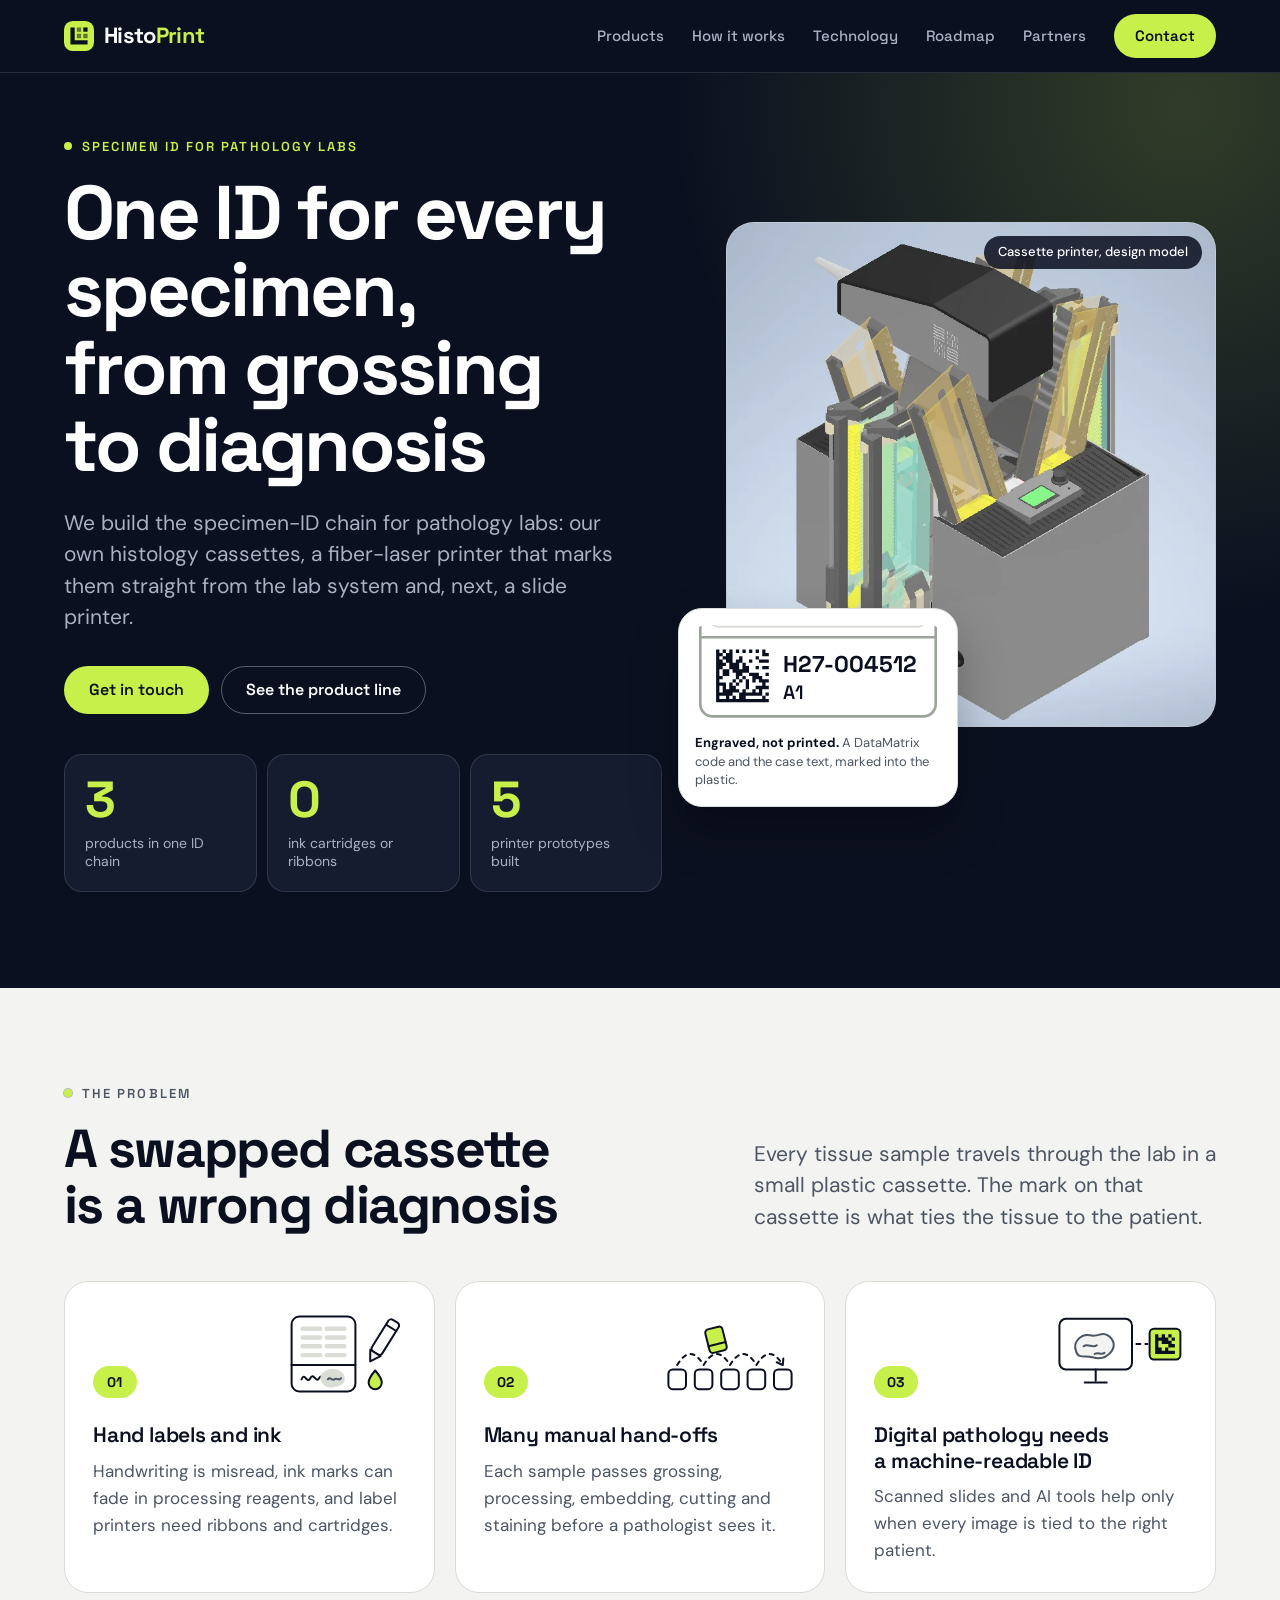
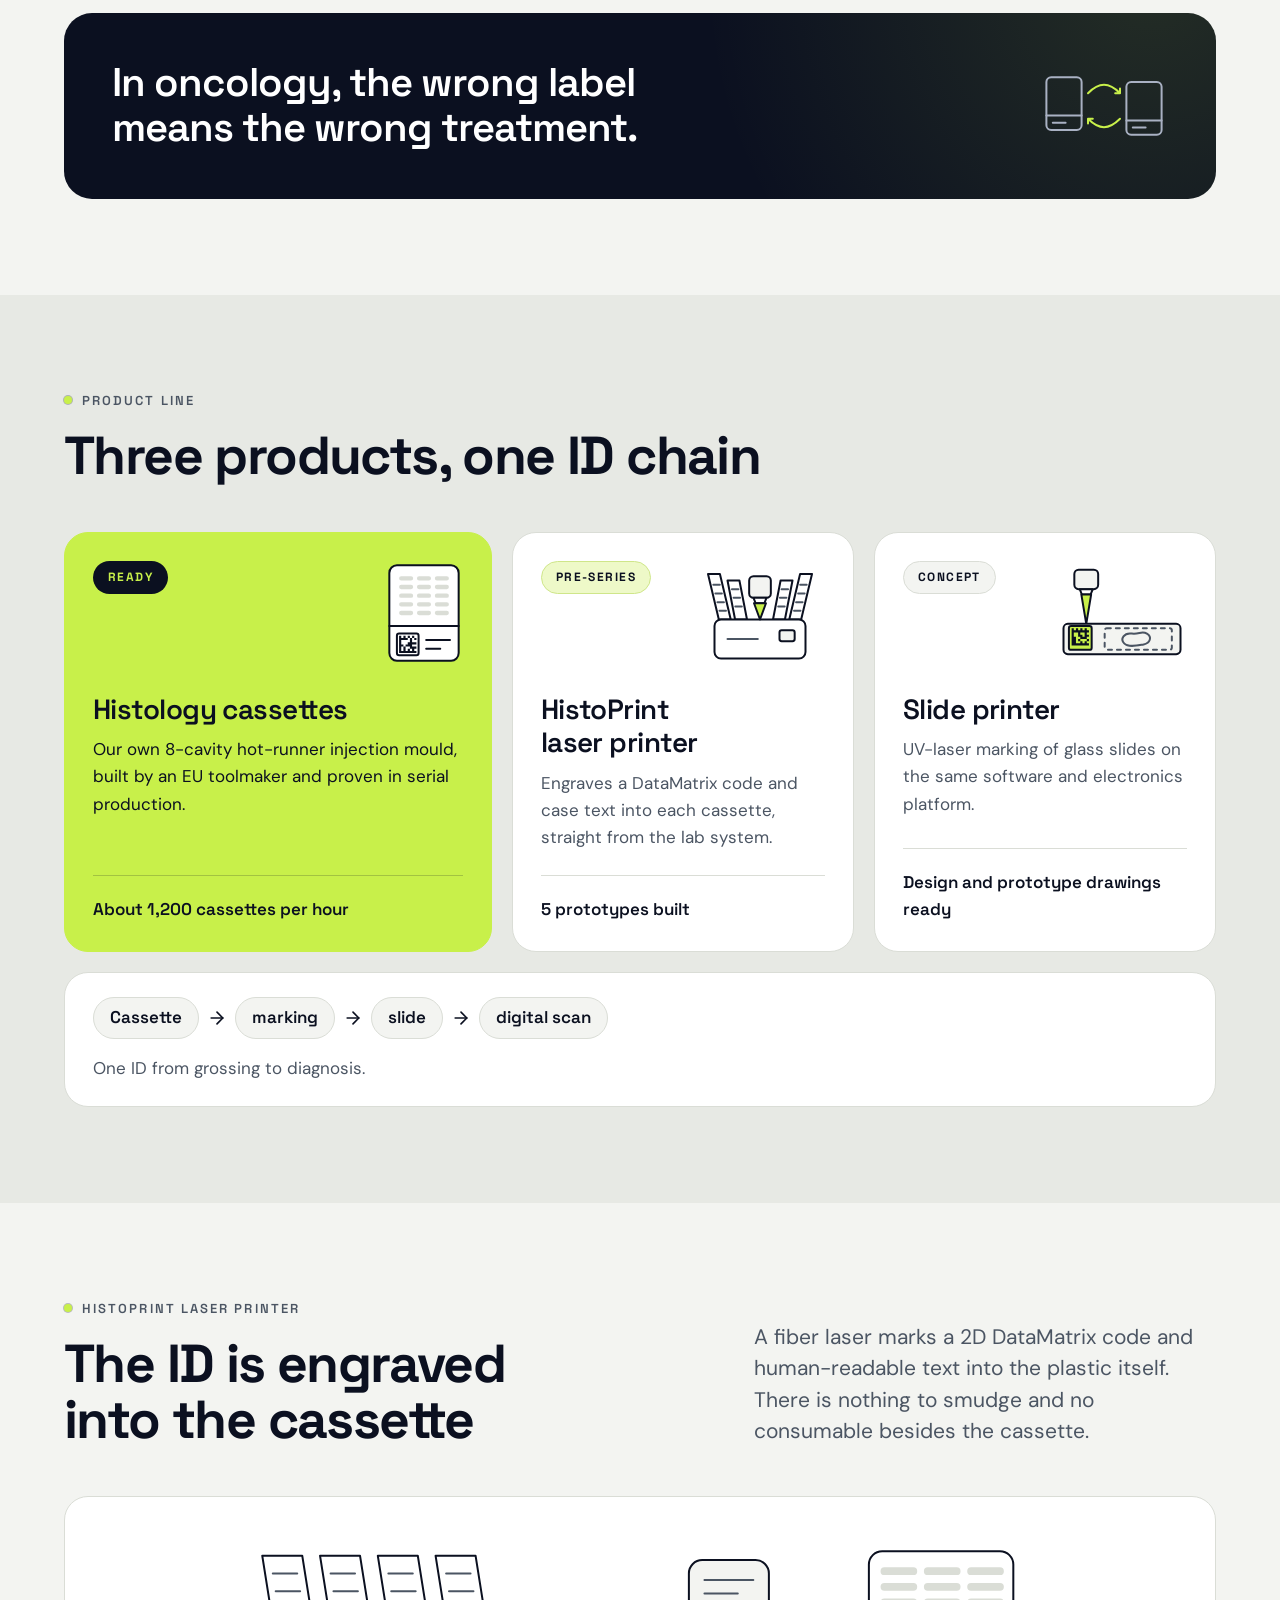
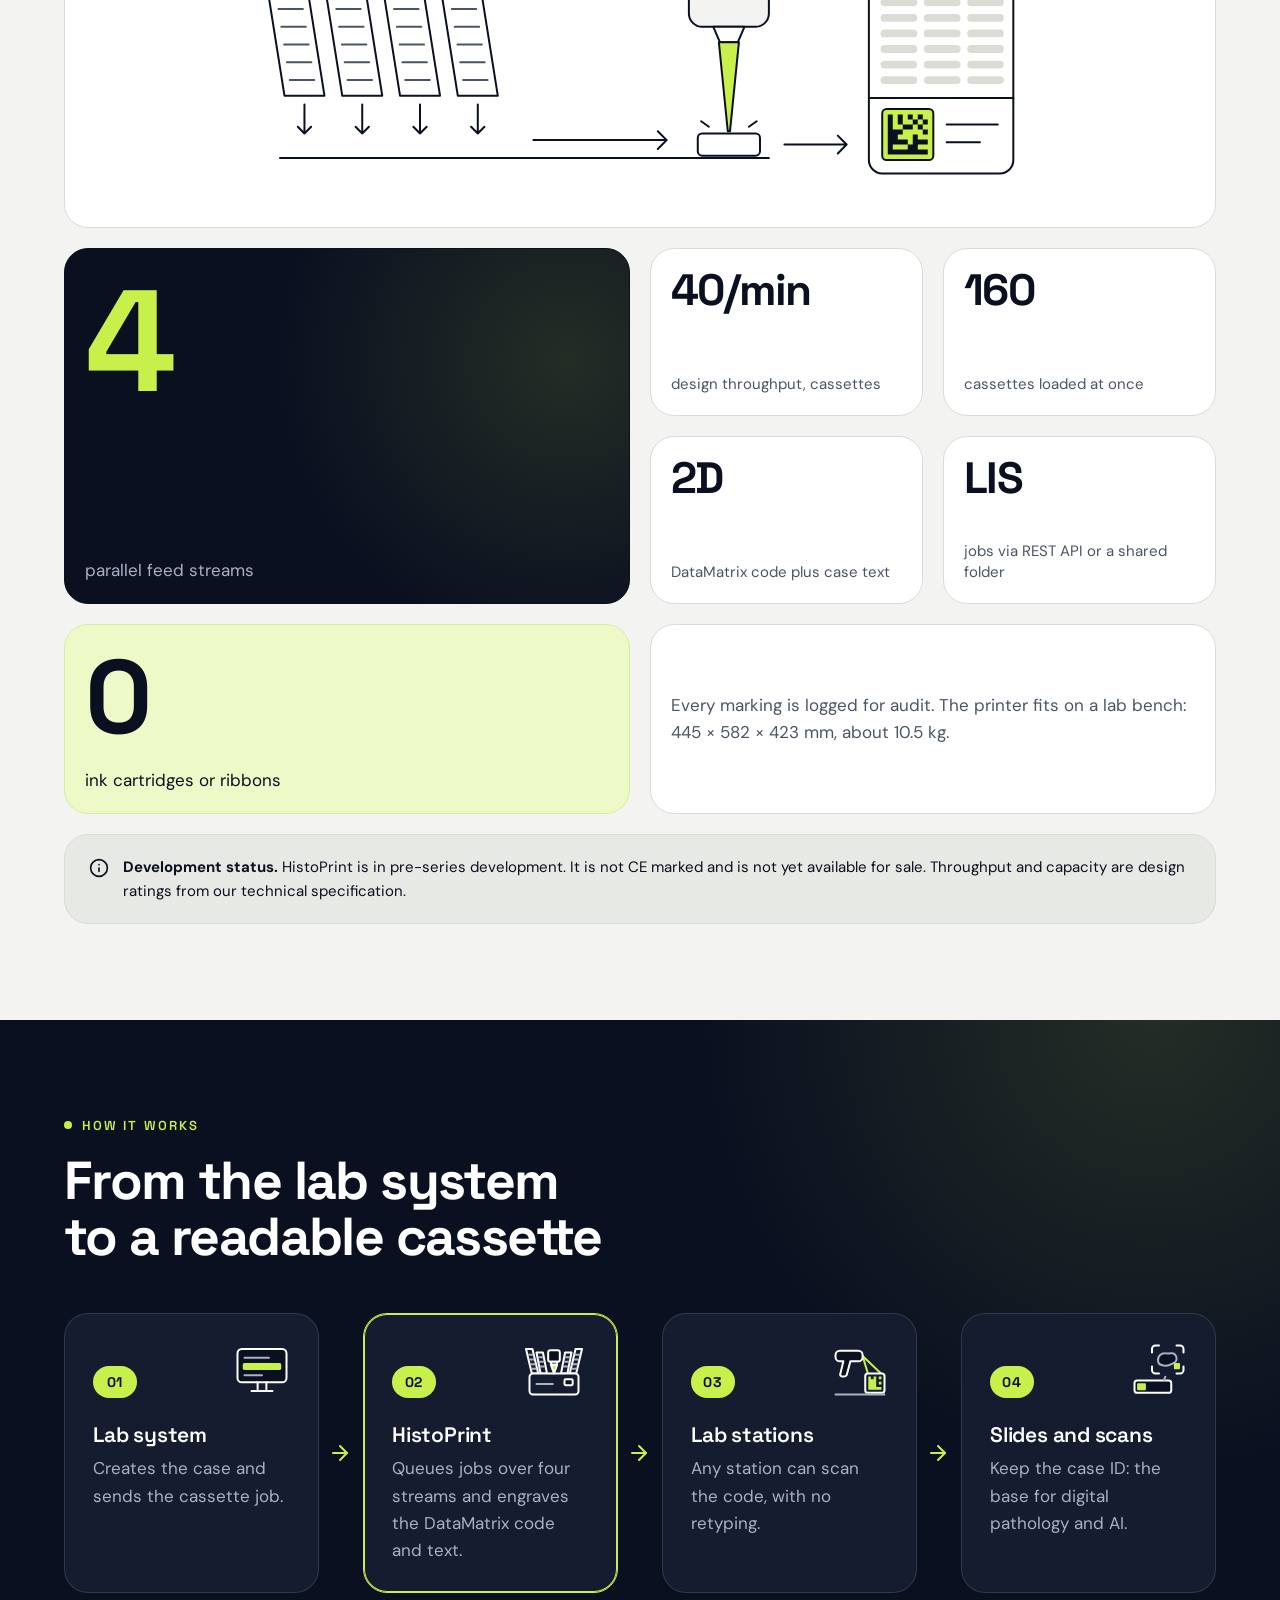
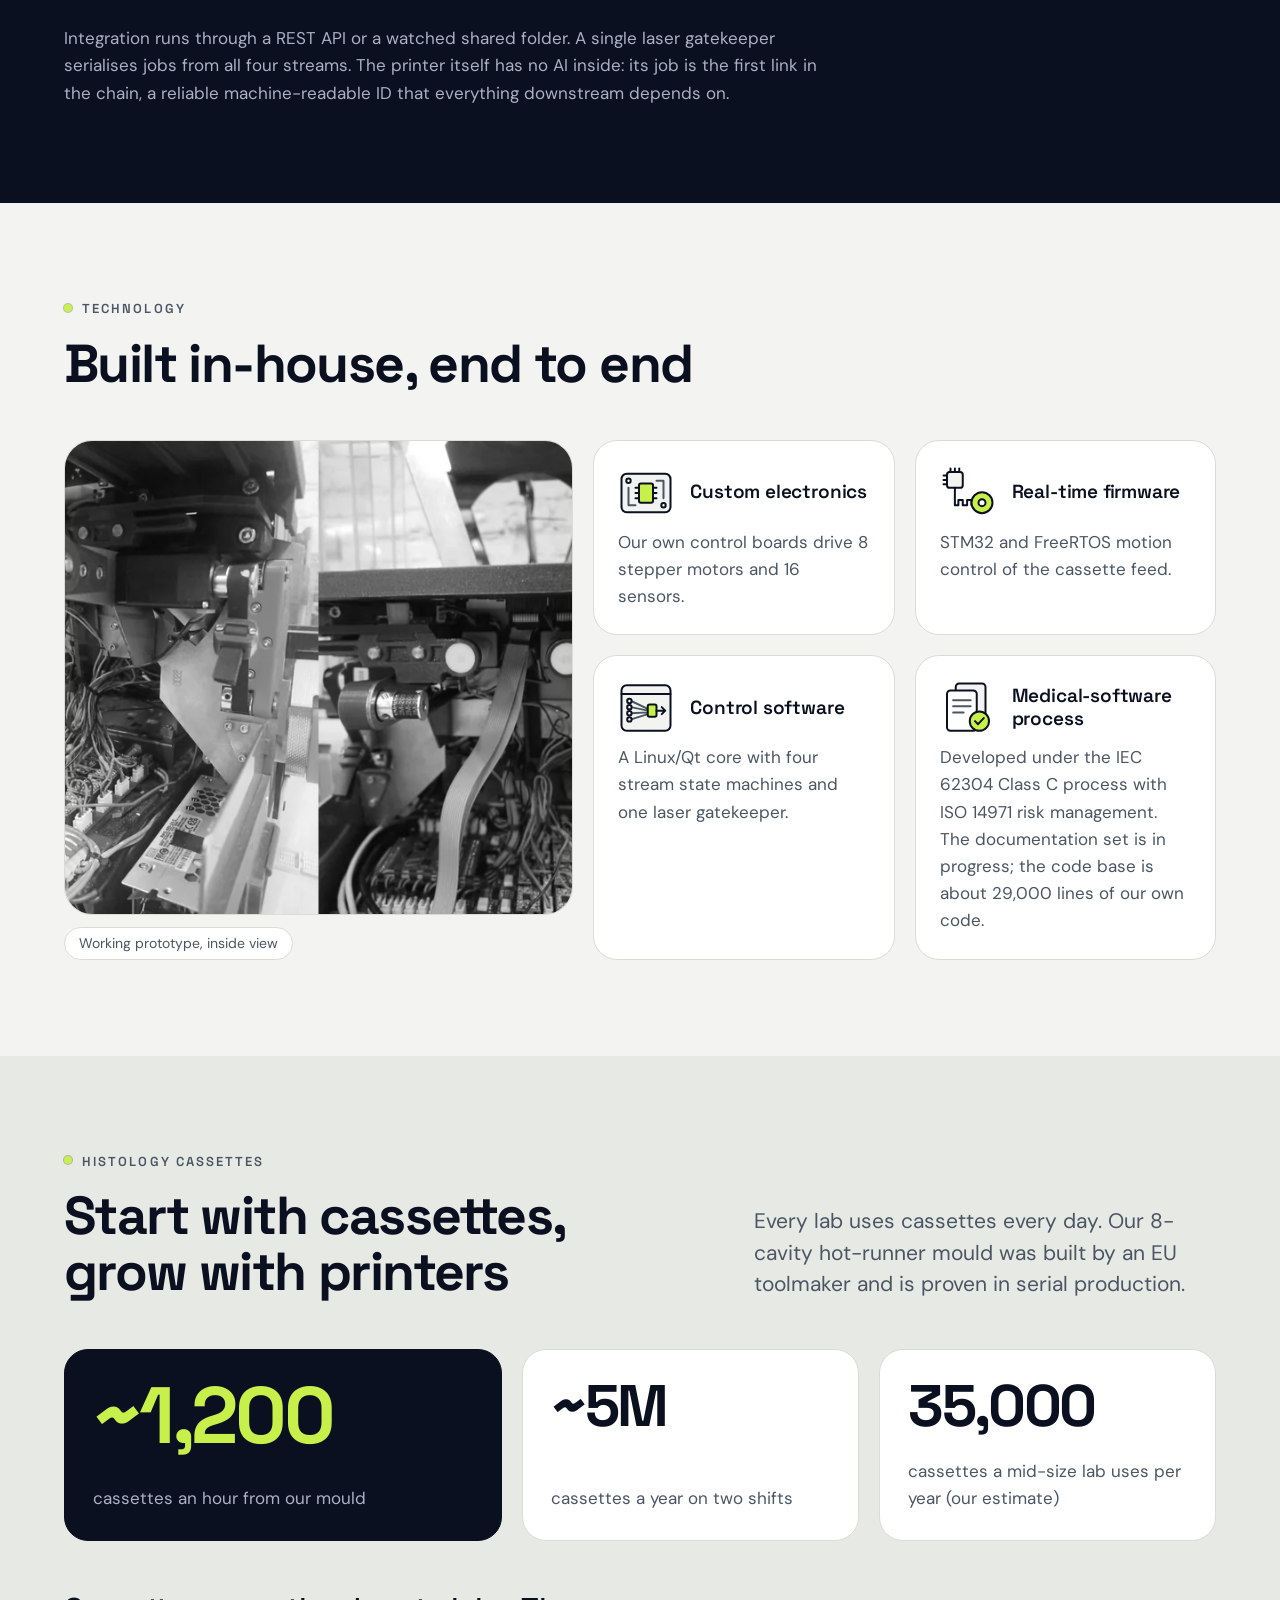
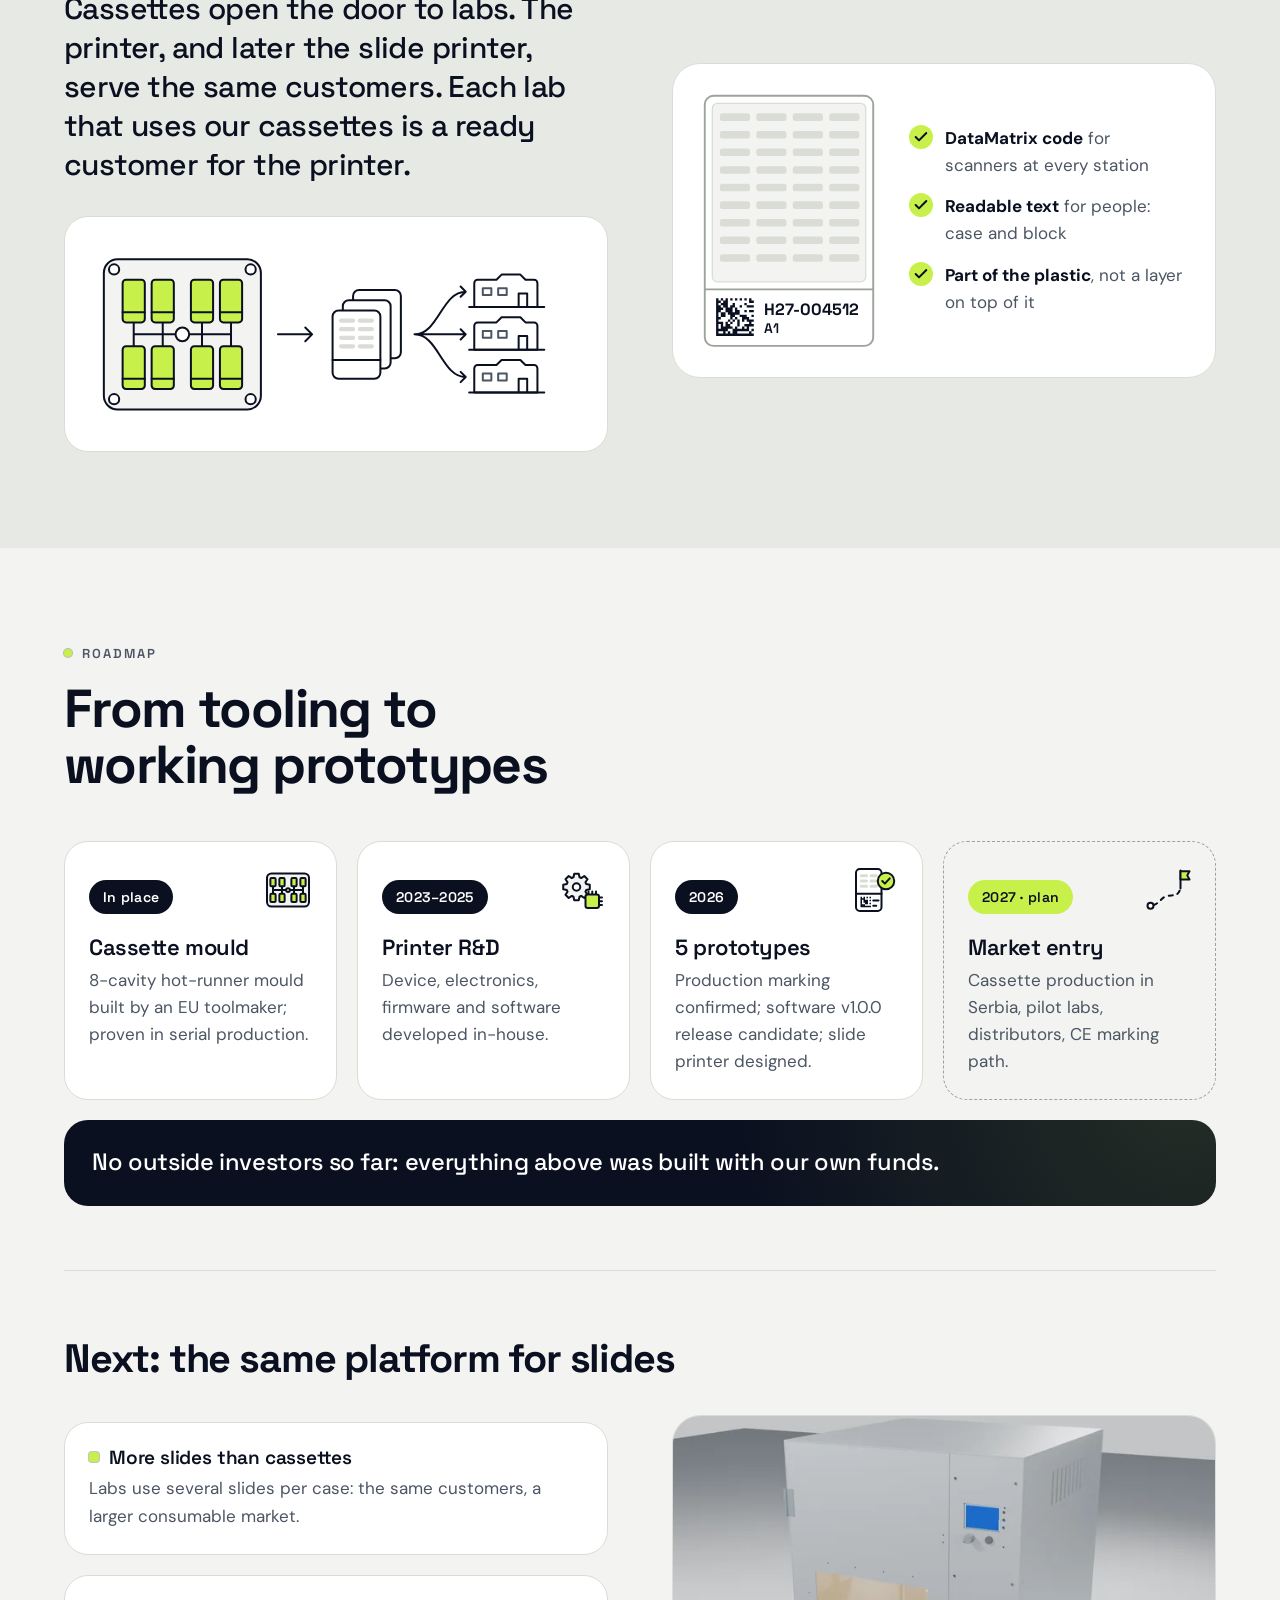
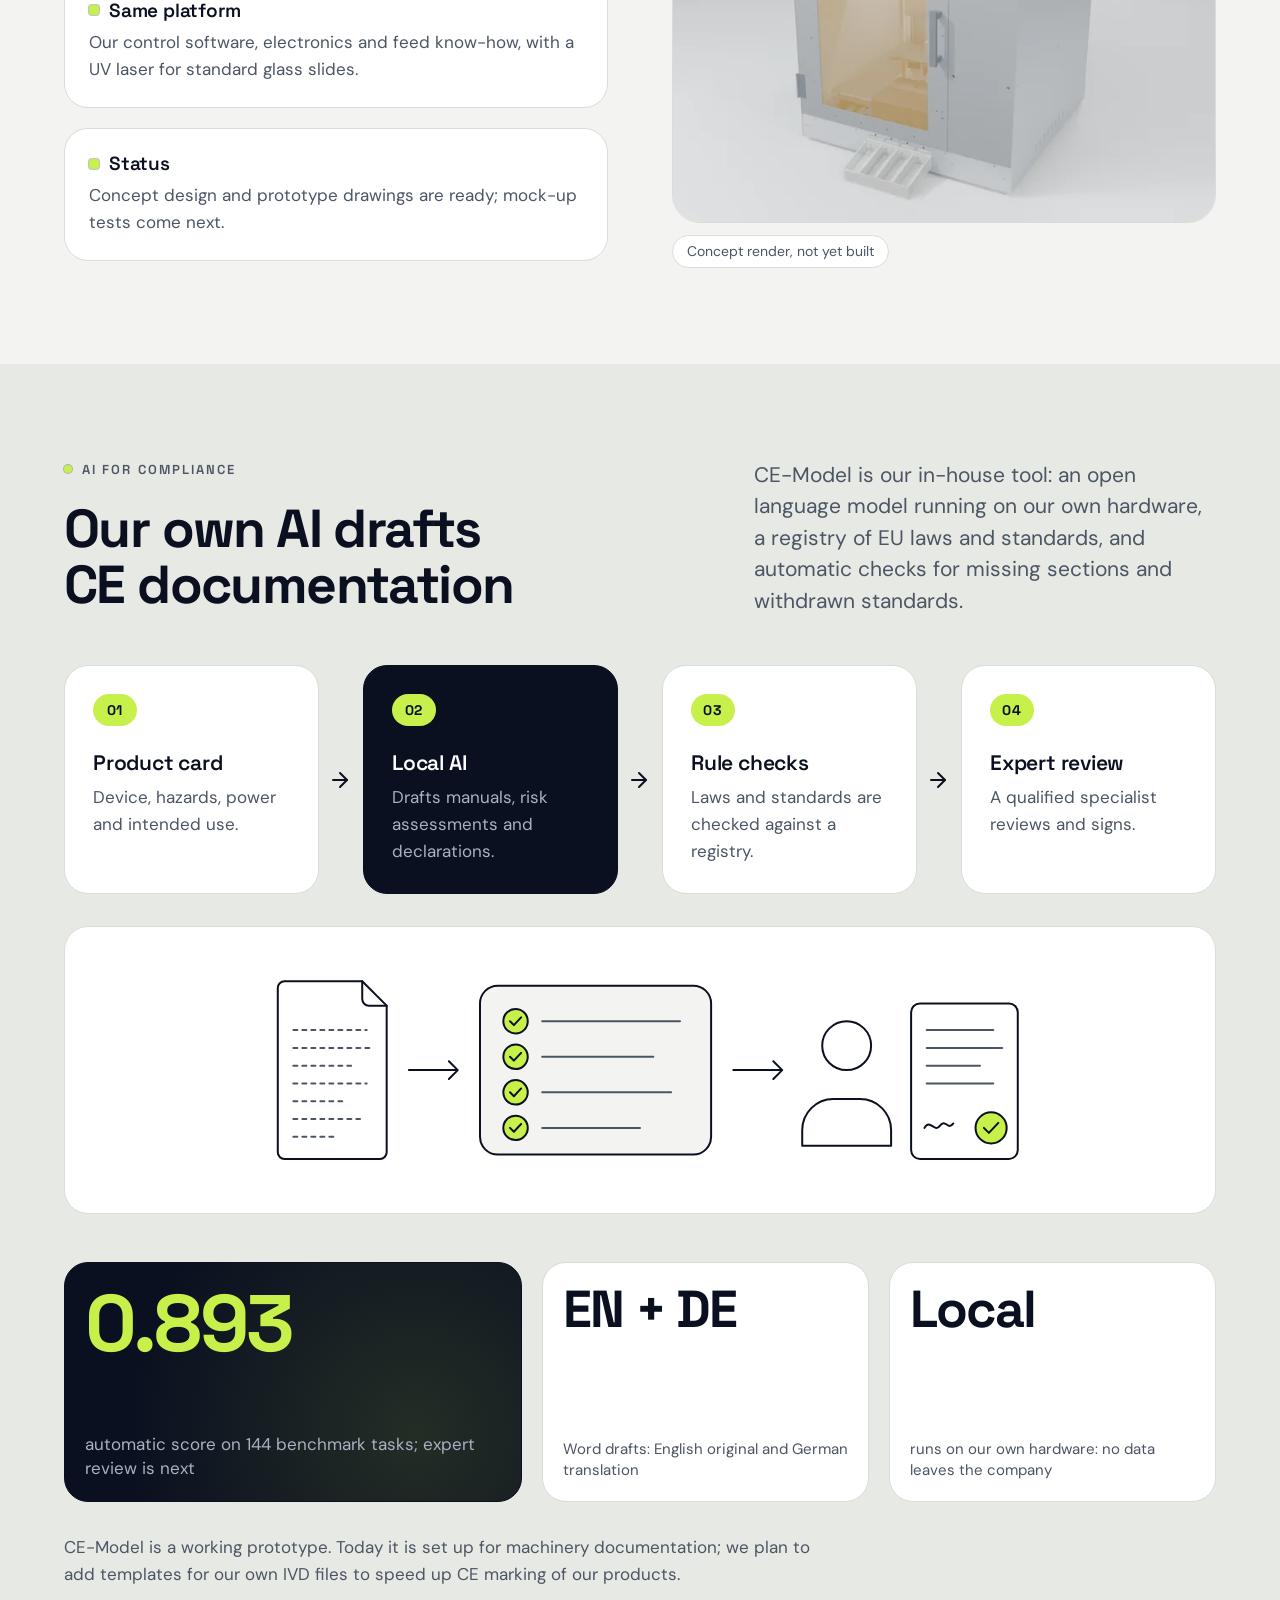
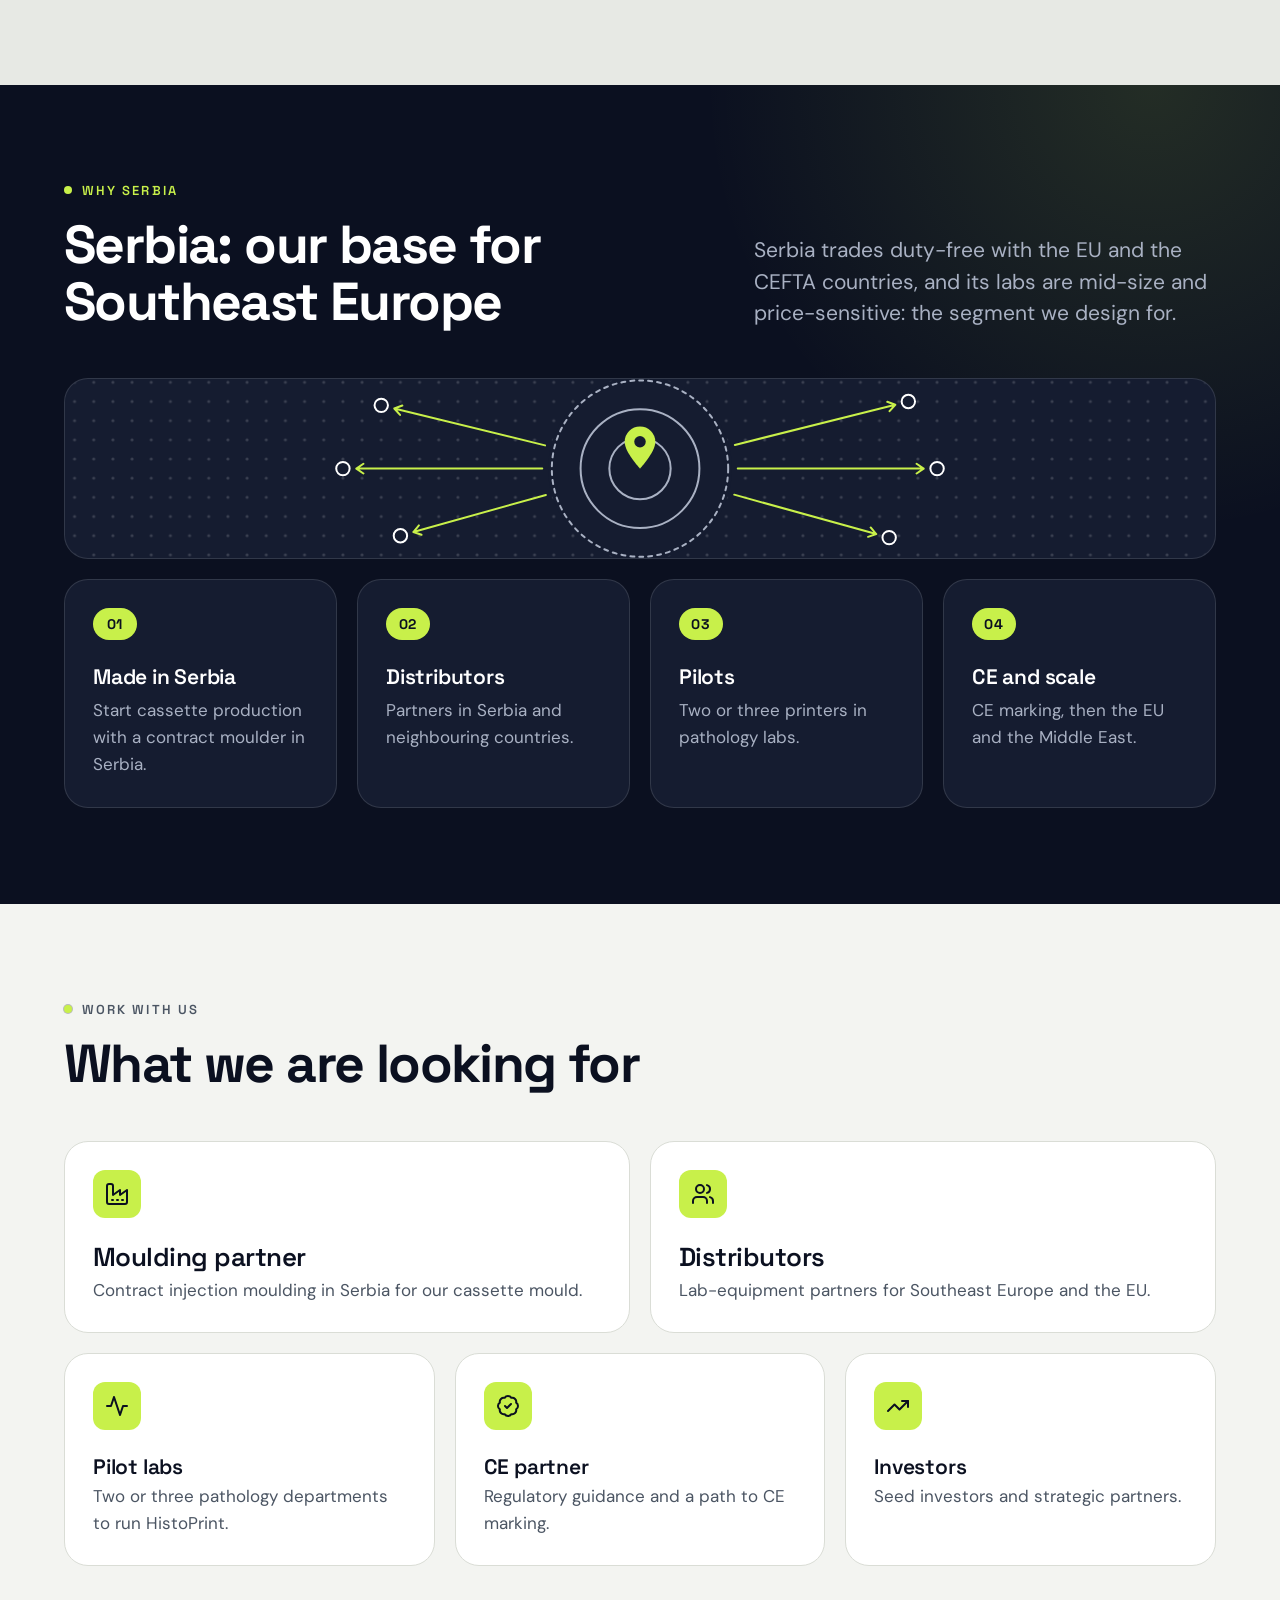
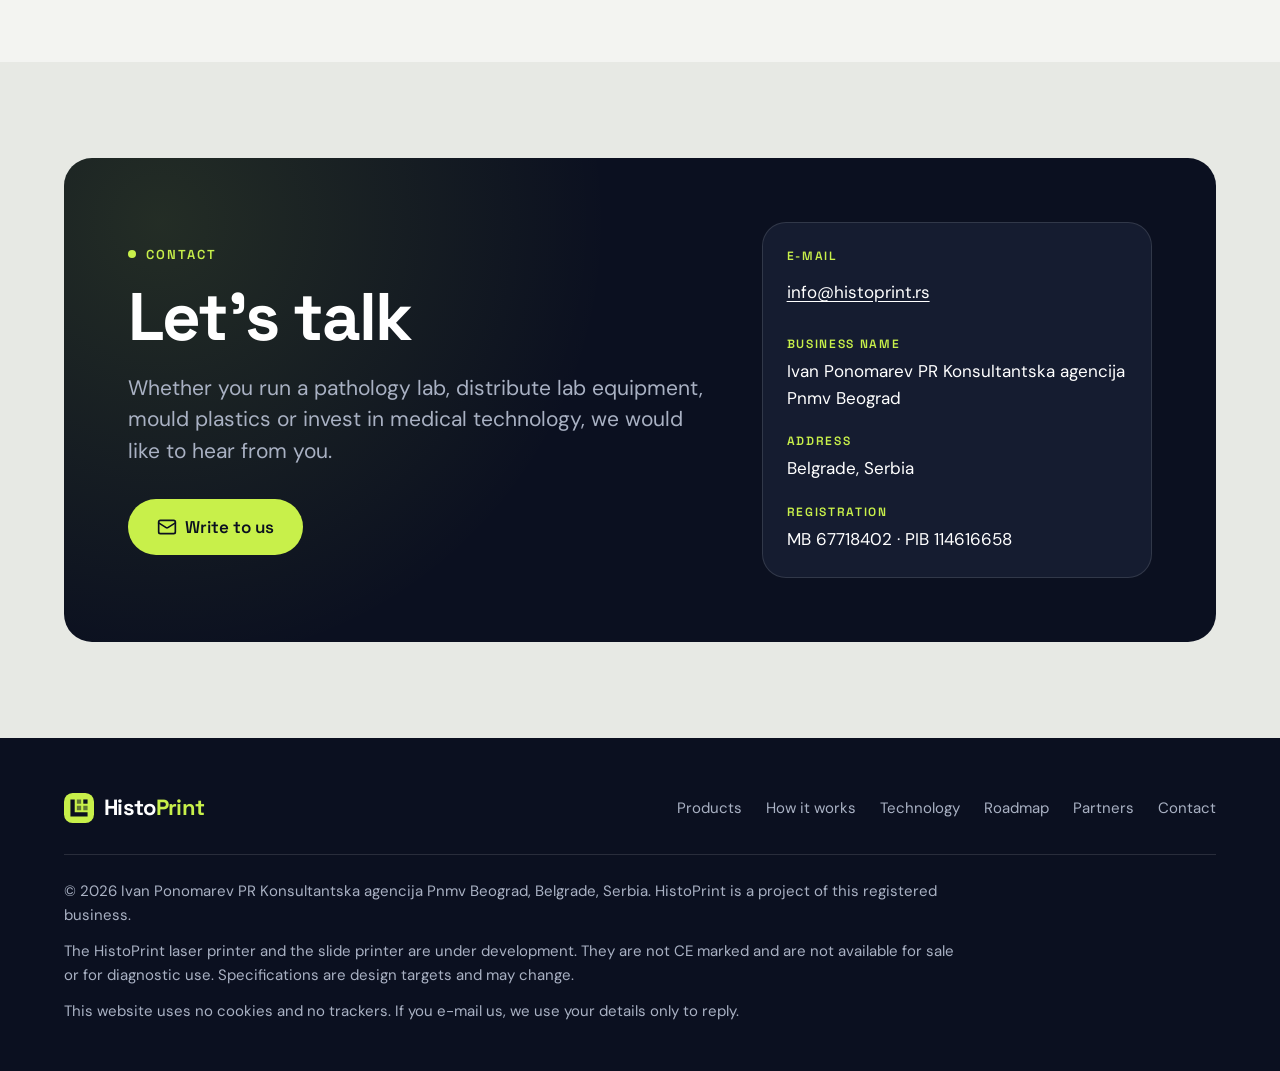
==== commit 5f3da085: "Deploy site (source b3ad625)" ====
--- a/index.html
+++ b/index.html
@@ -44,6 +44,18 @@
         <path fill="#0B1020" d="M18 6h4v4h-4z"/>
       </symbol>
 
+      <!-- Pictogram of the cassette printer: four slanted hoppers around the laser head -->
+      <symbol id="pict-printer" viewBox="0 0 120 96">
+        <path class="i-ln i-fw" d="M22 54h11L23 12H12zM37 54h11l-7-36H30zM72 54h11l7-36H79zM87 54h11l10-42H97z"/>
+        <path class="i-mu" d="M16.9 22h6M18.8 30h6M20.7 38h6M22.6 46h6M34.1 26h6M35.6 34h6M37.2 42h6M79.9 26h6M78.4 34h6M76.8 42h6M97.1 22h6M95.2 30h6M93.3 38h6M91.4 46h6"/>
+        <rect class="i-ln i-fw" x="18" y="54" width="84" height="36" rx="6"/>
+        <rect class="i-ln i-fp" x="78" y="64" width="14" height="10" rx="2"/>
+        <path class="i-mu" d="M30 72h28"/>
+        <rect class="i-ln i-fp" x="50" y="14" width="20" height="20" rx="4"/>
+        <path class="i-ln i-fw" d="M54 34h12l-2 5h-8z"/>
+        <path class="i-ln i-fa" d="M54.5 39h11L60 54z"/>
+      </symbol>
+
       <!-- Stylised histology cassette, top view. The code is a real DataMatrix: H27-004512-A1 -->
       <g id="cassette-art">
         <rect x="6" y="6" width="268" height="398" rx="14" fill="#FFFFFF" stroke="#9CA39A" stroke-width="3"/>
@@ -136,22 +148,64 @@
         </div>
         <div class="grid grid--3">
           <article class="card card--topline reveal">
-            <p class="card__num">01</p>
+            <div class="card__head">
+              <p class="card__num">01</p>
+              <svg class="ill ill--spot" viewBox="0 0 120 80" width="120" height="80" aria-hidden="true" focusable="false">
+                <rect class="i-ln i-fw" x="16" y="6" width="58" height="68" rx="7"/>
+                <path class="i-sl" stroke-width="4" d="M26 17h16M48 17h16M26 25h16M48 25h16M26 33h16M48 33h16M26 41h16M48 41h16"/>
+                <path class="i-ln" d="M16 50h58"/>
+                <path class="i-ln" d="M25 63c3-7 5 5 8-1s5 5 8 0 4 4 6 1"/>
+                <path class="i-fd" d="M47 55c6-3 13-1 16 3s1 10-4 11-10 3-14-1-4-10 2-13z"/>
+                <path class="i-mu" d="M49 63c2-3 4 2 6 0s4 2 6-1"/>
+                <g transform="rotate(32 96 32)">
+                  <rect class="i-ln i-fw" x="91" y="6" width="11" height="34" rx="3"/>
+                  <path class="i-ln i-fp" d="M91 40h11l-5.5 9z"/>
+                  <path class="i-ln" d="M91 13h11"/>
+                </g>
+                <path class="i-ln i-fa" d="M98 66a6 6 0 0 1-12 0c0-4 6-11 6-11s6 7 6 11z"/>
+              </svg>
+            </div>
             <h3>Hand labels and ink</h3>
             <p>Handwriting is misread, ink marks can fade in processing reagents, and label printers need ribbons and cartridges.</p>
           </article>
           <article class="card card--topline reveal">
-            <p class="card__num">02</p>
+            <div class="card__head">
+              <p class="card__num">02</p>
+              <svg class="ill ill--spot" viewBox="0 0 120 80" width="120" height="80" aria-hidden="true" focusable="false">
+                <path class="i-ln i-da" d="M12 50Q24 30 36 50M36 50Q48 30 60 50M60 50Q72 30 84 50M84 50Q96 30 108 50"/>
+                <path class="i-ln" d="M102.5 47.5 108 50l.5-6"/>
+                <rect class="i-ln i-fw" x="4" y="54" width="16" height="18" rx="4"/>
+                <rect class="i-ln i-fw" x="28" y="54" width="16" height="18" rx="4"/>
+                <rect class="i-ln i-fw" x="52" y="54" width="16" height="18" rx="4"/>
+                <rect class="i-ln i-fw" x="76" y="54" width="16" height="18" rx="4"/>
+                <rect class="i-ln i-fw" x="100" y="54" width="16" height="18" rx="4"/>
+                <g transform="rotate(-14 48 30)">
+                  <rect class="i-ln i-fa" x="40" y="16" width="16" height="22" rx="3"/>
+                  <path class="i-ln" d="M40 31h16"/>
+                </g>
+              </svg>
+            </div>
             <h3>Many manual hand-offs</h3>
             <p>Each sample passes grossing, processing, embedding, cutting and staining before a pathologist sees it.</p>
           </article>
           <article class="card card--topline reveal">
-            <p class="card__num">03</p>
+            <div class="card__head">
+              <p class="card__num">03</p>
+              <svg class="ill ill--spot" viewBox="0 0 120 80" width="120" height="80" aria-hidden="true" focusable="false">
+                <rect class="i-ln i-fw" x="4" y="8" width="66" height="46" rx="6"/>
+                <path class="i-ln" d="M37 54v10M27 66h20"/>
+                <path class="i-mu i-fp" d="M19 37c-3-8 5-16 13-14s10-4 16 0 7 10 3 15-10 7-17 5-13 2-15-6z"/>
+                <path class="i-mu" d="M26 33c4-3 8 2 12-1M36 40c3-2 6 1 9-1"/>
+                <path class="i-ln i-da" d="M74 31h10"/>
+                <rect class="i-ln i-fa" x="86" y="17" width="28" height="28" rx="4"/>
+                <path class="i-fm" d="M91 22h3v3h-3zM97 22h3v3h-3zM103 22h3v3h-3zM91 25h12v3h-12zM106 25h3v3h-3zM91 28h3v3h-3zM97 28h9v3h-9zM91 31h3v3h-3zM103 31h6v3h-6zM91 34h6v3h-6zM100 34h3v3h-3zM91 37h18v3h-18z"/>
+              </svg>
+            </div>
             <h3>Digital pathology needs a machine-readable ID</h3>
             <p>Scanned slides and AI tools help only when every image is tied to the right patient.</p>
           </article>
         </div>
-        <p class="statement reveal">In oncology, the wrong label means the wrong treatment.</p>
+        <p class="statement statement--ill reveal">In oncology, the wrong label means the wrong treatment.<svg class="ill statement__ill" viewBox="0 0 160 100" width="160" height="100" aria-hidden="true" focusable="false"><rect class="i-mu" x="8" y="14" width="44" height="66" rx="6"/><path class="i-mu" d="M8 62h44M16 71h16"/><rect class="i-mu" x="108" y="20" width="44" height="66" rx="6"/><path class="i-mu" d="M108 68h44M116 77h16"/><path class="i-sa" d="M60 34c14-14 26-14 40 0M94 34h6v-6M100 66c-14 14-26 14-40 0M66 66h-6v6"/></svg></p>
       </div>
     </section>
 
@@ -163,19 +217,44 @@
         </div>
         <div class="grid grid--3 bento-products">
           <article class="card product product--ready reveal">
-            <p class="chip chip--ready">Ready</p>
+            <div class="product__top">
+              <p class="chip chip--ready">Ready</p>
+              <svg class="ill ill--pict" viewBox="0 0 72 96" width="72" height="96" aria-hidden="true" focusable="false">
+                <rect class="i-ln i-fw" x="4" y="4" width="64" height="88" rx="7"/>
+                <path class="i-sl" stroke-width="4" d="M15 16h9M31.5 16h9M48 16h9M15 24h9M31.5 24h9M48 24h9M15 32h9M31.5 32h9M48 32h9M15 40h9M31.5 40h9M48 40h9M15 48h9M31.5 48h9M48 48h9"/>
+                <path class="i-ln" d="M4 60h64"/>
+                <rect class="i-ln i-fa" x="11" y="67" width="20" height="20" rx="2"/>
+                <path class="i-fm" d="M13 69h2v2h-2zM17 69h2v2h-2zM21 69h2v2h-2zM25 69h2v2h-2zM13 71h8v2h-8zM23 71h2v2h-2zM27 71h2v2h-2zM13 73h2v2h-2zM23 73h2v2h-2zM13 75h2v2h-2zM21 75h8v2h-8zM13 77h4v2h-4zM19 77h6v2h-6zM13 79h2v2h-2zM17 79h2v2h-2zM23 79h6v2h-6zM13 81h2v2h-2zM17 81h2v2h-2zM21 81h2v2h-2zM25 81h2v2h-2zM13 83h16v2h-16z"/>
+                <path class="i-ln" d="M38 73h22M38 81h13"/>
+              </svg>
+            </div>
             <h3>Histology cassettes</h3>
             <p>Our own 8-cavity hot-runner injection mould, built by an EU toolmaker and proven in serial production.</p>
             <p class="product__meta">About 1,200 cassettes per hour</p>
           </article>
           <article class="card product reveal">
-            <p class="chip chip--pre">Pre-series</p>
+            <div class="product__top">
+              <p class="chip chip--pre">Pre-series</p>
+              <svg class="ill ill--pict" viewBox="0 0 120 96" width="120" height="96" aria-hidden="true" focusable="false"><use href="#pict-printer"/></svg>
+            </div>
             <h3>HistoPrint laser printer</h3>
             <p>Engraves a DataMatrix code and case text into each cassette, straight from the lab system.</p>
             <p class="product__meta">5 prototypes built</p>
           </article>
           <article class="card product reveal">
-            <p class="chip chip--concept">Concept</p>
+            <div class="product__top">
+              <p class="chip chip--concept">Concept</p>
+              <svg class="ill ill--pict" viewBox="0 0 120 96" width="120" height="96" aria-hidden="true" focusable="false">
+                <rect class="i-ln i-fp" x="16" y="8" width="22" height="18" rx="4"/>
+                <path class="i-ln i-fw" d="M21 26h12l-2 5h-8z"/>
+                <path class="i-ln i-fa" d="M22.5 31h9L27 58z"/>
+                <rect class="i-ln i-fp" x="6" y="58" width="108" height="28" rx="4"/>
+                <rect class="i-ln i-fa" x="11" y="60" width="21" height="22" rx="2"/>
+                <path class="i-fm" d="M13.5 62h2v2h-2zM17.5 62h2v2h-2zM21.5 62h2v2h-2zM25.5 62h2v2h-2zM13.5 64h16v2h-16zM13.5 66h2v2h-2zM19.5 66h2v2h-2zM25.5 66h2v2h-2zM13.5 68h2v2h-2zM19.5 68h4v2h-4zM25.5 68h4v2h-4zM13.5 70h4v2h-4zM21.5 70h6v2h-6zM13.5 72h4v2h-4zM19.5 72h2v2h-2zM27.5 72h2v2h-2zM13.5 74h4v2h-4zM21.5 74h2v2h-2zM25.5 74h2v2h-2zM13.5 76h16v2h-16z"/>
+                <rect class="i-mu i-da" x="44" y="62" width="62" height="20" rx="2"/>
+                <path class="i-mu" d="M62 76c-4-4 0-10 7-9s9-3 14 0 3 9-3 10-14 3-18-1z"/>
+              </svg>
+            </div>
             <h3>Slide printer</h3>
             <p>UV-laser marking of glass slides on the same software and electronics platform.</p>
             <p class="product__meta">Design and prototype drawings ready</p>
@@ -202,6 +281,28 @@
           <p class="lead">A fiber laser marks a 2D DataMatrix code and human-readable text into the plastic itself. There is nothing to smudge and no consumable besides the cassette.</p>
         </div>
         <div class="tiles tiles--specs reveal">
+          <div class="schematic">
+            <svg viewBox="0 0 720 240" width="720" height="240" role="img" aria-label="Schematic: four hoppers feed cassettes one by one to the laser head, the beam engraves a DataMatrix code and text, and the marked cassette comes out." class="ill">
+              <path class="i-ln i-fw" d="M40 150h36L56 24H20zM92 150h36L108 24H72zM144 150h36L160 24h-36zM196 150h36L212 24h-36z"/>
+              <path class="i-mu" d="M29.5 40h22M32.1 56h22M34.6 72h22M37.2 88h22M39.7 104h22M42.2 120h22M44.8 136h22M81.5 40h22M84.1 56h22M86.6 72h22M89.2 88h22M91.7 104h22M94.2 120h22M96.8 136h22M133.5 40h22M136.1 56h22M138.6 72h22M141.2 88h22M143.7 104h22M146.2 120h22M148.8 136h22M185.5 40h22M188.1 56h22M190.6 72h22M193.2 88h22M195.7 104h22M198.2 120h22M200.8 136h22"/>
+              <path class="i-ln" d="M58 158v26M110 158v26M162 158v26M214 158v26M52 178l6 6 6-6M104 178l6 6 6-6M156 178l6 6 6-6M208 178l6 6 6-6"/>
+              <path class="i-ln" d="M36 206h440"/>
+              <path class="i-ln" d="M264 190h120M376 182l8 8-8 8"/>
+              <rect class="i-ln i-fp" x="404" y="28" width="72" height="60" rx="12"/>
+              <path class="i-mu" d="M418 46h44M418 58h30"/>
+              <path class="i-ln i-fw" d="M426 88h28l-6 14h-16z"/>
+              <path class="i-ln i-fa" d="M431 102h18l-8 80h-2z"/>
+              <rect class="i-ln i-fw" x="412" y="184" width="56" height="20" rx="4"/>
+              <path class="i-ln" d="M422 178l-7-5M458 178l7-5"/>
+              <path class="i-ln" d="M490 194h56M538 186l8 8-8 8"/>
+              <rect class="i-ln i-fw" x="566" y="20" width="130" height="200" rx="12"/>
+              <path class="i-sl" stroke-width="7" d="M580 38h26M619 38h26M658 38h26M580 52h26M619 52h26M658 52h26M580 66h26M619 66h26M658 66h26M580 80h26M619 80h26M658 80h26M580 94h26M619 94h26M658 94h26M580 108h26M619 108h26M658 108h26M580 122h26M619 122h26M658 122h26M580 136h26M619 136h26M658 136h26"/>
+              <path class="i-ln" d="M566 152h130"/>
+              <rect class="i-ln i-fa" x="578" y="162" width="46" height="46" rx="4"/>
+              <path class="i-fm" d="M583 167h4.5v4.5h-4.5zM592 167h4.5v4.5h-4.5zM601 167h4.5v4.5h-4.5zM610 167h4.5v4.5h-4.5zM583 171.5h4.5v4.5h-4.5zM592 171.5h4.5v4.5h-4.5zM605.5 171.5h4.5v4.5h-4.5zM614.5 171.5h4.5v4.5h-4.5zM583 176h4.5v4.5h-4.5zM596.5 176h9v4.5h-9zM610 176h4.5v4.5h-4.5zM583 180.5h13.5v4.5h-13.5zM614.5 180.5h4.5v4.5h-4.5zM583 185h9v4.5h-9zM605.5 185h4.5v4.5h-4.5zM583 189.5h18v4.5h-18zM605.5 189.5h13.5v4.5h-13.5zM583 194h4.5v4.5h-4.5zM601 194h9v4.5h-9zM583 198.5h36v4.5h-36z"/>
+              <path class="i-ln" d="M636 176h46M636 192h30"/>
+            </svg>
+          </div>
           <div class="tile tile--hero"><p class="tile__value">4</p><p class="tile__label">parallel feed streams</p></div>
           <div class="tile"><p class="tile__value">40/min</p><p class="tile__label">design throughput, cassettes</p></div>
           <div class="tile"><p class="tile__value">160</p><p class="tile__label">cassettes loaded at once</p></div>
@@ -225,22 +326,52 @@
         </div>
         <ol class="flow">
           <li class="flow__step reveal">
-            <p class="flow__num">01</p>
+            <div class="flow__head">
+              <p class="flow__num">01</p>
+              <svg class="ill ill--icon" viewBox="0 0 64 64" width="64" height="64" aria-hidden="true" focusable="false">
+                <rect class="i-ln i-fp" x="4" y="8" width="56" height="38" rx="5"/>
+                <path class="i-mu" d="M12 18h28M12 38h20"/>
+                <rect class="i-fa" x="10" y="24" width="44" height="8" rx="2"/>
+                <path class="i-ln" d="M27 46v8M37 46v8M20 56h24"/>
+              </svg>
+            </div>
             <h3>Lab system</h3>
             <p>Creates the case and sends the cassette job.</p>
           </li>
           <li class="flow__step flow__step--highlight reveal">
-            <p class="flow__num">02</p>
+            <div class="flow__head">
+              <p class="flow__num">02</p>
+              <svg class="ill ill--icon" viewBox="0 0 120 96" width="120" height="96" aria-hidden="true" focusable="false"><use href="#pict-printer"/></svg>
+            </div>
             <h3>HistoPrint</h3>
             <p>Queues jobs over four streams and engraves the DataMatrix code and text.</p>
           </li>
           <li class="flow__step reveal">
-            <p class="flow__num">03</p>
+            <div class="flow__head">
+              <p class="flow__num">03</p>
+              <svg class="ill ill--icon" viewBox="0 0 64 64" width="64" height="64" aria-hidden="true" focusable="false">
+                <path class="i-sa" d="M35 16l6 20M35 16l21 20"/>
+                <path class="i-ln i-fp" d="M9 10h21a5 5 0 0 1 5 5v2a5 5 0 0 1-5 5H21l-4 15a3 3 0 0 1-3 2.3h-2.6a2 2 0 0 1-2-2.5L13 22H9a5 5 0 0 1-5-5v-2a5 5 0 0 1 5-5z"/>
+                <rect class="i-ln i-fw" x="38" y="36" width="22" height="22" rx="3"/>
+                <path class="i-fm" d="M41.5 39.5h3v3h-3zM47.5 39.5h3v3h-3zM53.5 39.5h3v3h-3zM41.5 42.5h9v3h-9zM41.5 45.5h9v3h-9zM53.5 45.5h3v3h-3zM41.5 48.5h9v3h-9zM41.5 51.5h15v3h-15z"/>
+                <path class="i-mu" d="M4 60h56"/>
+              </svg>
+            </div>
             <h3>Lab stations</h3>
             <p>Any station can scan the code, with no retyping.</p>
           </li>
           <li class="flow__step reveal">
-            <p class="flow__num">04</p>
+            <div class="flow__head">
+              <p class="flow__num">04</p>
+              <svg class="ill ill--icon" viewBox="0 0 64 64" width="64" height="64" aria-hidden="true" focusable="false">
+                <path class="i-ln" d="M24 12V8a4 4 0 0 1 4-4h4M52 4h4a4 4 0 0 1 4 4v4M60 28v4a4 4 0 0 1-4 4h-4M32 36h-4a4 4 0 0 1-4-4v-4"/>
+                <path class="i-mu i-fp" d="M31 22c-1-6 4-10 9-9s7-2 10 1 3 8-1 10-7 4-11 3-7-1-7-5z"/>
+                <rect class="i-fa" x="49" y="24" width="7" height="7" rx="1"/>
+                <rect class="i-ln i-fp" x="4" y="44" width="42" height="14" rx="3"/>
+                <rect class="i-fa" x="7" y="47" width="10" height="8" rx="1"/>
+                <path class="i-mu i-da" d="M38 44c0-3 1-5 4-6"/>
+              </svg>
+            </div>
             <h3>Slides and scans</h3>
             <p>Keep the case ID: the base for digital pathology and AI.</p>
           </li>
@@ -263,20 +394,61 @@
             <figcaption class="caption">Working prototype, inside view</figcaption>
           </figure>
           <div class="features features--tech">
-            <div class="feature reveal">
-              <h3>Custom electronics</h3>
+            <div class="feature feature--ill reveal">
+              <div class="feature__head">
+                <svg class="ill ill--icon" viewBox="0 0 64 64" width="64" height="64" aria-hidden="true" focusable="false">
+                  <rect class="i-ln i-fp" x="4" y="10" width="56" height="44" rx="6"/>
+                  <circle class="i-ln i-fw" cx="12" cy="18" r="2.5"/>
+                  <circle class="i-ln i-fw" cx="52" cy="46" r="2.5"/>
+                  <path class="i-mu" d="M12 26v20h8M52 38V18h-8"/>
+                  <path class="i-ln" d="M20 26h4M20 32h4M20 38h4M40 26h4M40 32h4M40 38h4"/>
+                  <rect class="i-ln i-fa" x="24" y="21" width="16" height="22" rx="2"/>
+                </svg>
+                <h3>Custom electronics</h3>
+              </div>
               <p>Our own control boards drive 8 stepper motors and 16 sensors.</p>
             </div>
-            <div class="feature reveal">
-              <h3>Real-time firmware</h3>
+            <div class="feature feature--ill reveal">
+              <div class="feature__head">
+                <svg class="ill ill--icon" viewBox="0 0 64 64" width="64" height="64" aria-hidden="true" focusable="false">
+                  <path class="i-ln" d="M12 8V4M17 8V4M22 8V4M8 12H4M8 17H4M8 22H4"/>
+                  <rect class="i-ln i-fp" x="8" y="8" width="18" height="18" rx="3"/>
+                  <path class="i-ln" d="M17 26v20h4v-6h5v6h5v-6h5v6"/>
+                  <circle class="i-ln i-fa" cx="48" cy="43" r="12"/>
+                  <circle class="i-ln i-fw" cx="48" cy="43" r="4"/>
+                </svg>
+                <h3>Real-time firmware</h3>
+              </div>
               <p>STM32 and FreeRTOS motion control of the cassette feed.</p>
             </div>
-            <div class="feature reveal">
-              <h3>Control software</h3>
+            <div class="feature feature--ill reveal">
+              <div class="feature__head">
+                <svg class="ill ill--icon" viewBox="0 0 64 64" width="64" height="64" aria-hidden="true" focusable="false">
+                  <rect class="i-ln i-fp" x="4" y="6" width="56" height="52" rx="6"/>
+                  <path class="i-ln" d="M4 16h56"/>
+                  <path class="i-mu" d="M15 24l19 9M15 31l19 4M15 38l19-1M15 45l19-6"/>
+                  <circle class="i-ln i-fw" cx="13" cy="24" r="2.5"/>
+                  <circle class="i-ln i-fw" cx="13" cy="31" r="2.5"/>
+                  <circle class="i-ln i-fw" cx="13" cy="38" r="2.5"/>
+                  <circle class="i-ln i-fw" cx="13" cy="45" r="2.5"/>
+                  <rect class="i-ln i-fa" x="34" y="28" width="10" height="14" rx="2"/>
+                  <path class="i-ln" d="M44 35h10M50 31l4 4-4 4"/>
+                </svg>
+                <h3>Control software</h3>
+              </div>
               <p>A Linux/Qt core with four stream state machines and one laser gatekeeper.</p>
             </div>
-            <div class="feature reveal">
-              <h3>Medical-software process</h3>
+            <div class="feature feature--ill reveal">
+              <div class="feature__head">
+                <svg class="ill ill--icon" viewBox="0 0 64 64" width="64" height="64" aria-hidden="true" focusable="false">
+                  <rect class="i-ln i-fp" x="18" y="4" width="34" height="42" rx="4"/>
+                  <rect class="i-ln i-fw" x="8" y="12" width="34" height="46" rx="4"/>
+                  <path class="i-mu" d="M15 23h20M15 30h20M15 37h12"/>
+                  <circle class="i-ln i-fa" cx="45" cy="47" r="11"/>
+                  <path class="i-ln" d="M40 47l3.5 3.5 6.5-7"/>
+                </svg>
+                <h3>Medical-software process</h3>
+              </div>
               <p>Developed under the IEC 62304 Class C process with ISO 14971 risk management. The documentation set is in progress; the code base is about 29,000 lines of our own code.</p>
             </div>
           </div>
@@ -306,7 +478,32 @@
           </div>
         </div>
         <div class="split split--center mt-xl">
-          <p class="lead cassette-lead reveal">Cassettes open the door to labs. The printer, and later the slide printer, serve the same customers. Each lab that uses our cassettes is a ready customer for the printer.</p>
+          <div class="cassette-story">
+            <p class="lead cassette-lead reveal">Cassettes open the door to labs. The printer, and later the slide printer, serve the same customers. Each lab that uses our cassettes is a ready customer for the printer.</p>
+            <div class="ill-panel ill-panel--mould reveal">
+              <svg class="ill" viewBox="0 0 560 200" width="560" height="200" role="img" aria-label="Schematic: an 8-cavity mould, seen from the parting face, makes cassettes that flow to labs.">
+                <rect class="i-ln i-fp" x="8" y="12" width="184" height="176" rx="16"/>
+                <circle class="i-ln i-fw" cx="20" cy="24" r="6"/>
+                <circle class="i-ln i-fw" cx="180" cy="24" r="6"/>
+                <circle class="i-ln i-fw" cx="20" cy="176" r="6"/>
+                <circle class="i-ln i-fw" cx="180" cy="176" r="6"/>
+                <path class="i-ln" d="M43 100h49M108 100h49M43 86v28M77 86v28M123 86v28M157 86v28"/>
+                <path class="i-ln i-fa" d="M34 36h18a4 4 0 0 1 4 4v42a4 4 0 0 1-4 4H34a4 4 0 0 1-4-4V40a4 4 0 0 1 4-4zM68 36h18a4 4 0 0 1 4 4v42a4 4 0 0 1-4 4H68a4 4 0 0 1-4-4V40a4 4 0 0 1 4-4zM114 36h18a4 4 0 0 1 4 4v42a4 4 0 0 1-4 4h-18a4 4 0 0 1-4-4V40a4 4 0 0 1 4-4zM148 36h18a4 4 0 0 1 4 4v42a4 4 0 0 1-4 4h-18a4 4 0 0 1-4-4V40a4 4 0 0 1 4-4zM34 114h18a4 4 0 0 1 4 4v42a4 4 0 0 1-4 4H34a4 4 0 0 1-4-4v-42a4 4 0 0 1 4-4zM68 114h18a4 4 0 0 1 4 4v42a4 4 0 0 1-4 4H68a4 4 0 0 1-4-4v-42a4 4 0 0 1 4-4zM114 114h18a4 4 0 0 1 4 4v42a4 4 0 0 1-4 4h-18a4 4 0 0 1-4-4v-42a4 4 0 0 1 4-4zM148 114h18a4 4 0 0 1 4 4v42a4 4 0 0 1-4 4h-18a4 4 0 0 1-4-4v-42a4 4 0 0 1 4-4z"/>
+                <path class="i-ln" d="M30 74h26M64 74h26M110 74h26M144 74h26M30 152h26M64 152h26M110 152h26M144 152h26"/>
+                <circle class="i-ln i-fw" cx="100" cy="100" r="8"/>
+                <path class="i-ln" d="M212 100h40M244 92l8 8-8 8"/>
+                <rect class="i-ln i-fw" x="300" y="48" width="56" height="80" rx="7"/>
+                <rect class="i-ln i-fw" x="288" y="60" width="56" height="80" rx="7"/>
+                <rect class="i-ln i-fw" x="276" y="72" width="56" height="80" rx="7"/>
+                <path class="i-sl" stroke-width="5" d="M286 84h14M308 84h14M286 94h14M308 94h14M286 104h14M308 104h14M286 114h14M308 114h14"/>
+                <path class="i-ln" d="M276 130h56"/>
+                <path class="i-ln" d="M372 100c28 0 32-50 60-50M372 100h60M372 100c28 0 32 50 60 50M426 44l6 6-6 6M426 94l6 6-6 6M426 144l6 6-6 6"/>
+                <path class="i-ln i-fw" d="M446 36h22l6-6h22l6 6h10a4 4 0 0 1 4 4v28H442V40a4 4 0 0 1 4-4zM446 86h22l6-6h22l6 6h10a4 4 0 0 1 4 4v28H442V90a4 4 0 0 1 4-4zM446 136h22l6-6h22l6 6h10a4 4 0 0 1 4 4v28H442v-28a4 4 0 0 1 4-4z"/>
+                <path class="i-mu" d="M452 46h10v8h-10zM470 46h10v8h-10zM452 96h10v8h-10zM470 96h10v8h-10zM452 146h10v8h-10zM470 146h10v8h-10z"/>
+                <path class="i-ln" d="M494 68V52h10v16M494 118v-16h10v16M494 168v-16h10v16M436 68h88M436 118h88M436 168h88"/>
+              </svg>
+            </div>
+          </div>
           <div class="cassette-figure reveal">
             <svg viewBox="0 0 280 410" role="img" aria-label="Illustration of a histology cassette with an engraved DataMatrix code and case number on its writing face"><use href="#cassette-art"/></svg>
             <ul>
@@ -327,22 +524,63 @@
         </div>
         <ol class="timeline">
           <li class="timeline__item reveal">
-            <p class="timeline__year">In place</p>
+            <div class="timeline__head">
+              <p class="timeline__year">In place</p>
+              <svg class="ill ill--icon" viewBox="0 0 64 64" width="64" height="64" aria-hidden="true" focusable="false">
+                <rect class="i-ln i-fp" x="4" y="10" width="56" height="44" rx="6"/>
+                <path class="i-ln" d="M12 27v10M24 27v10M40 27v10M52 27v10M12 32h17M35 32h17"/>
+                <rect class="i-ln i-fa" x="8.5" y="16" width="7" height="11" rx="1.5"/>
+                <rect class="i-ln i-fa" x="20.5" y="16" width="7" height="11" rx="1.5"/>
+                <rect class="i-ln i-fa" x="36.5" y="16" width="7" height="11" rx="1.5"/>
+                <rect class="i-ln i-fa" x="48.5" y="16" width="7" height="11" rx="1.5"/>
+                <rect class="i-ln i-fa" x="8.5" y="37" width="7" height="11" rx="1.5"/>
+                <rect class="i-ln i-fa" x="20.5" y="37" width="7" height="11" rx="1.5"/>
+                <rect class="i-ln i-fa" x="36.5" y="37" width="7" height="11" rx="1.5"/>
+                <rect class="i-ln i-fa" x="48.5" y="37" width="7" height="11" rx="1.5"/>
+                <circle class="i-ln i-fw" cx="32" cy="32" r="2.5"/>
+              </svg>
+            </div>
             <h3>Cassette mould</h3>
             <p>8-cavity hot-runner mould built by an EU toolmaker; proven in serial production.</p>
           </li>
           <li class="timeline__item reveal">
-            <p class="timeline__year">2023–2025</p>
+            <div class="timeline__head">
+              <p class="timeline__year">2023–2025</p>
+              <svg class="ill ill--icon" viewBox="0 0 64 64" width="64" height="64" aria-hidden="true" focusable="false">
+                <path class="i-ln i-fp" d="M38.9 24L43.7 25v6l-4.8 1A13.5 13.5 0 0 1 37.9 34.3L40.7 38.4 36.4 42.7 32.3 39.9A13.5 13.5 0 0 1 30 40.9L29 45.7H23L22 40.9A13.5 13.5 0 0 1 19.7 39.9L15.6 42.7 11.3 38.4 14.1 34.3A13.5 13.5 0 0 1 13.1 32L8.3 31V25L13.1 24A13.5 13.5 0 0 1 14.1 21.7L11.3 17.6 15.6 13.3 19.7 16.1A13.5 13.5 0 0 1 22 15.1L23 10.3H29L30 15.1A13.5 13.5 0 0 1 32.3 16.1L36.4 13.3 40.7 17.6 37.9 21.7A13.5 13.5 0 0 1 38.9 24z"/>
+                <circle class="i-ln i-fw" cx="26" cy="28" r="5"/>
+                <path class="i-ln" d="M42 38v-4M47 38v-4M52 38v-4M56 42h4M56 47h4M56 52h4"/>
+                <rect class="i-ln i-fa" x="38" y="38" width="18" height="18" rx="3"/>
+              </svg>
+            </div>
             <h3>Printer R&amp;D</h3>
             <p>Device, electronics, firmware and software developed in-house.</p>
           </li>
           <li class="timeline__item reveal">
-            <p class="timeline__year">2026</p>
+            <div class="timeline__head">
+              <p class="timeline__year">2026</p>
+              <svg class="ill ill--icon" viewBox="0 0 64 64" width="64" height="64" aria-hidden="true" focusable="false">
+                <rect class="i-ln i-fw" x="8" y="4" width="34" height="56" rx="5"/>
+                <path class="i-sl" stroke-width="4" d="M15 13h7M28 13h7M15 20h7M28 20h7M15 27h7M28 27h7"/>
+                <path class="i-ln" d="M8 37h34M31 46h7M31 53h4"/>
+                <path class="i-fm" d="M14 41h2v2h-2zM18 41h2v2h-2zM22 41h2v2h-2zM26 41h2v2h-2zM14 43h6v2h-6zM14 45h2v2h-2zM18 45h6v2h-6zM26 45h2v2h-2zM14 47h2v2h-2zM18 47h6v2h-6zM14 49h2v2h-2zM20 49h4v2h-4zM26 49h2v2h-2zM14 51h6v2h-6zM14 53h14v2h-14z"/>
+                <circle class="i-ln i-fa" cx="48" cy="20" r="11"/>
+                <path class="i-ln" d="M43 20l3.5 3.5 6.5-7"/>
+              </svg>
+            </div>
             <h3>5 prototypes</h3>
             <p>Production marking confirmed; software v1.0.0 release candidate; slide printer designed.</p>
           </li>
           <li class="timeline__item timeline__item--plan reveal">
-            <p class="timeline__year">2027 · plan</p>
+            <div class="timeline__head">
+              <p class="timeline__year">2027 · plan</p>
+              <svg class="ill ill--icon" viewBox="0 0 64 64" width="64" height="64" aria-hidden="true" focusable="false">
+                <path class="i-ln i-da" d="M14 52c8-2 10-10 18-12s14 2 18-10"/>
+                <circle class="i-ln i-fw" cx="10" cy="53" r="4"/>
+                <path class="i-ln" d="M50 30V6"/>
+                <path class="i-ln i-fa" d="M50 7h12l-3 5.5 3 5.5H50z"/>
+              </svg>
+            </div>
             <h3>Market entry</h3>
             <p>Cassette production in Serbia, pilot labs, distributors, CE marking path.</p>
           </li>
@@ -406,6 +644,29 @@
             <p>A qualified specialist reviews and signs.</p>
           </li>
         </ol>
+        <div class="ill-panel ill-panel--ai reveal">
+          <svg class="ill" viewBox="0 0 720 200" width="720" height="200" role="img" aria-label="Schematic: a draft document passes a list of rule checks and goes to a human reviewer, who signs it.">
+            <path class="i-ln i-fw" d="M40 20h70l22 22v132a6 6 0 0 1-6 6H40a6 6 0 0 1-6-6V26a6 6 0 0 1 6-6z"/>
+            <path class="i-ln" d="M110 20v16a6 6 0 0 0 6 6h16"/>
+            <path class="i-mu i-da" d="M48 64h66M48 80h70M48 96h52M48 112h66M48 128h44M48 144h60M48 160h36"/>
+            <path class="i-ln" d="M152 100h44M188 92l8 8-8 8"/>
+            <rect class="i-ln i-fp" x="216" y="24" width="208" height="152" rx="16"/>
+            <circle class="i-ln i-fa" cx="248" cy="56" r="11"/>
+            <circle class="i-ln i-fa" cx="248" cy="88" r="11"/>
+            <circle class="i-ln i-fa" cx="248" cy="120" r="11"/>
+            <circle class="i-ln i-fa" cx="248" cy="152" r="11"/>
+            <path class="i-ln" d="M243 56l3.5 3.5 6.5-7M243 88l3.5 3.5 6.5-7M243 120l3.5 3.5 6.5-7M243 152l3.5 3.5 6.5-7"/>
+            <path class="i-mu" d="M272 56h124M272 88h100M272 120h116M272 152h88"/>
+            <path class="i-ln" d="M444 100h44M480 92l8 8-8 8"/>
+            <circle class="i-ln i-fw" cx="546" cy="78" r="22"/>
+            <path class="i-ln i-fw" d="M506 168v-14a28 28 0 0 1 28-28h24a28 28 0 0 1 28 28v14z"/>
+            <rect class="i-ln i-fw" x="604" y="40" width="96" height="140" rx="8"/>
+            <path class="i-mu" d="M618 64h60M618 80h68M618 96h48M618 112h60"/>
+            <path class="i-ln" d="M616 152c5-9 9 5 14-2s7 5 12-2"/>
+            <circle class="i-ln i-fa" cx="676" cy="152" r="14"/>
+            <path class="i-ln" d="M669.5 152l4.5 4.5 8.5-9"/>
+          </svg>
+        </div>
         <div class="tiles tiles--ai reveal mt-xl">
           <div class="tile tile--hero"><p class="tile__value">0.893</p><p class="tile__label">automatic score on 144 benchmark tasks; expert review is next</p></div>
           <div class="tile"><p class="tile__value">EN + DE</p><p class="tile__label">Word drafts: English original and German translation</p></div>
@@ -421,6 +682,29 @@
           <p class="eyebrow">Why Serbia</p>
           <h2>Serbia: our base for Southeast Europe</h2>
           <p class="lead">Serbia trades duty-free with the EU and the CEFTA countries, and its labs are mid-size and price-sensitive: the segment we design for.</p>
+        </div>
+        <div class="motif reveal">
+          <svg class="ill" viewBox="0 0 1200 200" width="1200" height="200" preserveAspectRatio="xMidYMid slice" aria-hidden="true" focusable="false">
+            <defs>
+              <pattern id="dot-field" width="20" height="20" patternUnits="userSpaceOnUse">
+                <circle class="i-fd" cx="10" cy="10" r="1.6"/>
+              </pattern>
+            </defs>
+            <rect width="1200" height="200" fill="url(#dot-field)"/>
+            <circle class="i-fw" cx="600" cy="100" r="96"/>
+            <circle class="i-mu i-da" cx="600" cy="100" r="92"/>
+            <circle class="i-mu" cx="600" cy="100" r="62"/>
+            <circle class="i-mu" cx="600" cy="100" r="32"/>
+            <path class="i-sa" d="M498 100L304 100M311.4 94.9L304 100L311.4 105.1M500.9 75.8L343.6 37.3M352 34.2L343.6 37.3L349.6 44M501.8 127.5L363.5 166.2M369.3 159.3L363.5 166.2L372 169.1M699 75.3L866.4 33.4M860.4 40.1L866.4 33.4L858 30.3M702 100L896 100M888.6 105.1L896 100L888.6 94.9M698.3 127.2L846.5 168.3M838 171.2L846.5 168.3L840.7 161.4"/>
+            <circle class="i-ln i-fw" cx="290" cy="100" r="7"/>
+            <circle class="i-ln i-fw" cx="330" cy="34" r="7"/>
+            <circle class="i-ln i-fw" cx="350" cy="170" r="7"/>
+            <circle class="i-ln i-fw" cx="880" cy="30" r="7"/>
+            <circle class="i-ln i-fw" cx="910" cy="100" r="7"/>
+            <circle class="i-ln i-fw" cx="860" cy="172" r="7"/>
+            <path class="i-fa" d="M600 100s-16-17-16-28a16 16 0 0 1 32 0c0 11-16 28-16 28z"/>
+            <circle class="i-fw" cx="600" cy="72" r="6"/>
+          </svg>
         </div>
         <ol class="grid grid--4">
           <li class="dcard reveal">
--- a/assets/css/styles.css
+++ b/assets/css/styles.css
@@ -71,6 +71,8 @@
   scroll-behavior: smooth;
   scroll-padding-top: calc(var(--header-height) + 0.5rem);
   -webkit-text-size-adjust: 100%;
+  /* Shown when the page is pulled past its top or bottom edge: both ends are dark */
+  background: var(--color-ink);
 }
 
 body {
@@ -293,6 +295,19 @@
   --focus-ring: var(--color-lime);
 }
 
+/* Phone browsers draw the page under the status bar while the header sticks below it:
+   carry the header colour upwards so no page text shows through that strip. */
+.site-header::before {
+  content: "";
+  position: absolute;
+  left: 0;
+  right: 0;
+  bottom: 100%;
+  height: 12.5rem;
+  background: var(--color-ink);
+  pointer-events: none;
+}
+
 .site-header__bar {
   display: flex;
   align-items: center;
@@ -1438,6 +1453,247 @@
   padding-top: 1.5rem;
 }
 
+/* ---------- Illustrations: one outline language, see MASTER.md "Illustrations" ---------- */
+
+.ill {
+  --ill-line: var(--color-ink);
+  --ill-soft: var(--color-text-2);
+  --ill-acc-line: var(--color-ink);
+  --ill-fill: var(--color-paper);
+  --ill-card: var(--color-white);
+  --ill-acc: var(--color-lime);
+  --ill-mark: var(--color-ink);
+  --ill-dot: var(--color-hairline);
+  flex-shrink: 0;
+  overflow: visible;
+}
+
+/* On dark surfaces lines turn white and lime may be used as a line */
+.section--dark .ill,
+.statement .ill {
+  --ill-line: var(--color-white);
+  --ill-soft: var(--color-text-2-dark);
+  --ill-acc-line: var(--color-lime);
+  --ill-fill: var(--color-ink);
+  --ill-card: var(--color-ink-raised);
+  --ill-mark: var(--color-lime);
+  --ill-dot: rgba(255, 255, 255, 0.16);
+}
+
+/* On the lime card a lime fill would vanish: surfaces and accents turn white */
+.product--ready .ill {
+  --ill-fill: var(--color-white);
+  --ill-acc: var(--color-white);
+}
+
+/* Class names are global (not scoped to .ill) so they also style <use> clones of symbols */
+.i-ln,
+.i-mu,
+.i-sa {
+  fill: none;
+  stroke-width: 2;
+  stroke-linecap: round;
+  stroke-linejoin: round;
+  vector-effect: non-scaling-stroke;
+}
+
+.i-ln {
+  stroke: var(--ill-line);
+}
+
+.i-mu {
+  stroke: var(--ill-soft);
+}
+
+.i-sa {
+  stroke: var(--ill-acc-line);
+}
+
+.i-da {
+  stroke-dasharray: 4 5;
+}
+
+/* Cassette perforations: wide rounded strokes that scale with the drawing */
+.i-sl {
+  fill: none;
+  stroke: var(--ill-dot);
+  stroke-linecap: round;
+}
+
+.i-fp {
+  fill: var(--ill-fill);
+}
+
+.i-fw {
+  fill: var(--ill-card);
+}
+
+.i-fa {
+  fill: var(--ill-acc);
+}
+
+.i-fm {
+  fill: var(--ill-mark);
+}
+
+.i-fd {
+  fill: var(--ill-dot);
+}
+
+/* Spot illustrations next to a number badge or chip */
+.card__head,
+.product__top,
+.flow__head,
+.timeline__head {
+  display: flex;
+  align-items: flex-end;
+  justify-content: space-between;
+  gap: 1rem;
+  align-self: stretch;
+  margin-bottom: 1.5rem;
+}
+
+.card__head .card__num,
+.flow__head .flow__num,
+.product__top .chip,
+.timeline__head .timeline__year {
+  margin-bottom: 0;
+}
+
+.product__top {
+  align-items: flex-start;
+  margin-bottom: 1.75rem;
+}
+
+.timeline__head {
+  gap: 0.75rem;
+  margin-bottom: 1.25rem;
+}
+
+.timeline__head .timeline__year {
+  white-space: nowrap;
+}
+
+.timeline__head .ill--icon {
+  height: 3rem;
+}
+
+.ill--spot {
+  width: auto;
+  height: 4rem;
+}
+
+.ill--pict {
+  width: auto;
+  height: 4.5rem;
+}
+
+.ill--icon {
+  width: auto;
+  height: 3.5rem;
+}
+
+/* Feature cards with a pictogram instead of the lime square bullet */
+.feature__head {
+  display: flex;
+  align-items: center;
+  gap: 1rem;
+  margin-bottom: 0.5rem;
+}
+
+.feature__head h3 {
+  margin-bottom: 0;
+}
+
+.feature--ill h3::before {
+  display: none;
+}
+
+/* Larger schematics */
+.schematic {
+  grid-column: 1 / -1;
+}
+
+.schematic svg,
+.ill-panel svg {
+  width: 100%;
+  height: auto;
+  margin-inline: auto;
+}
+
+.schematic svg {
+  max-width: 50rem;
+}
+
+.schematic,
+.ill-panel {
+  padding: clamp(1rem, 3vw, 2rem);
+  border: 1px solid var(--color-hairline);
+  border-radius: var(--radius-card);
+  background: var(--color-card);
+}
+
+.ill-panel--ai {
+  margin-top: var(--space-lg);
+}
+
+.ill-panel--ai svg {
+  max-width: 50rem;
+}
+
+.cassette-story {
+  display: grid;
+  gap: var(--space-lg);
+}
+
+.ill-panel--mould svg {
+  max-width: 34rem;
+}
+
+/* Why Serbia: abstract motif, no map */
+.motif {
+  overflow: hidden;
+  margin-bottom: var(--bento-gap);
+  border: 1px solid var(--color-hairline-dark);
+  border-radius: var(--radius-card);
+  background: var(--color-ink-raised);
+}
+
+.motif svg {
+  width: 100%;
+  height: clamp(6.5rem, 14vw, 12.5rem);
+}
+
+.statement__ill {
+  display: none;
+}
+
+@media (min-width: 48rem) {
+  .statement--ill {
+    padding-right: calc(clamp(1.75rem, 4vw, 3rem) + 9.5rem);
+  }
+
+  .statement__ill {
+    position: absolute;
+    top: 50%;
+    right: clamp(1.75rem, 4vw, 3rem);
+    display: block;
+    width: auto;
+    height: 5rem;
+    transform: translateY(-50%);
+  }
+}
+
+@media (min-width: 62rem) {
+  .ill--spot {
+    height: 5.5rem;
+  }
+
+  .ill--pict {
+    height: 6.5rem;
+  }
+}
+
 /* ---------- Scroll reveal (only with JS and when motion is allowed) ---------- */
 
 @media (prefers-reduced-motion: no-preference) {
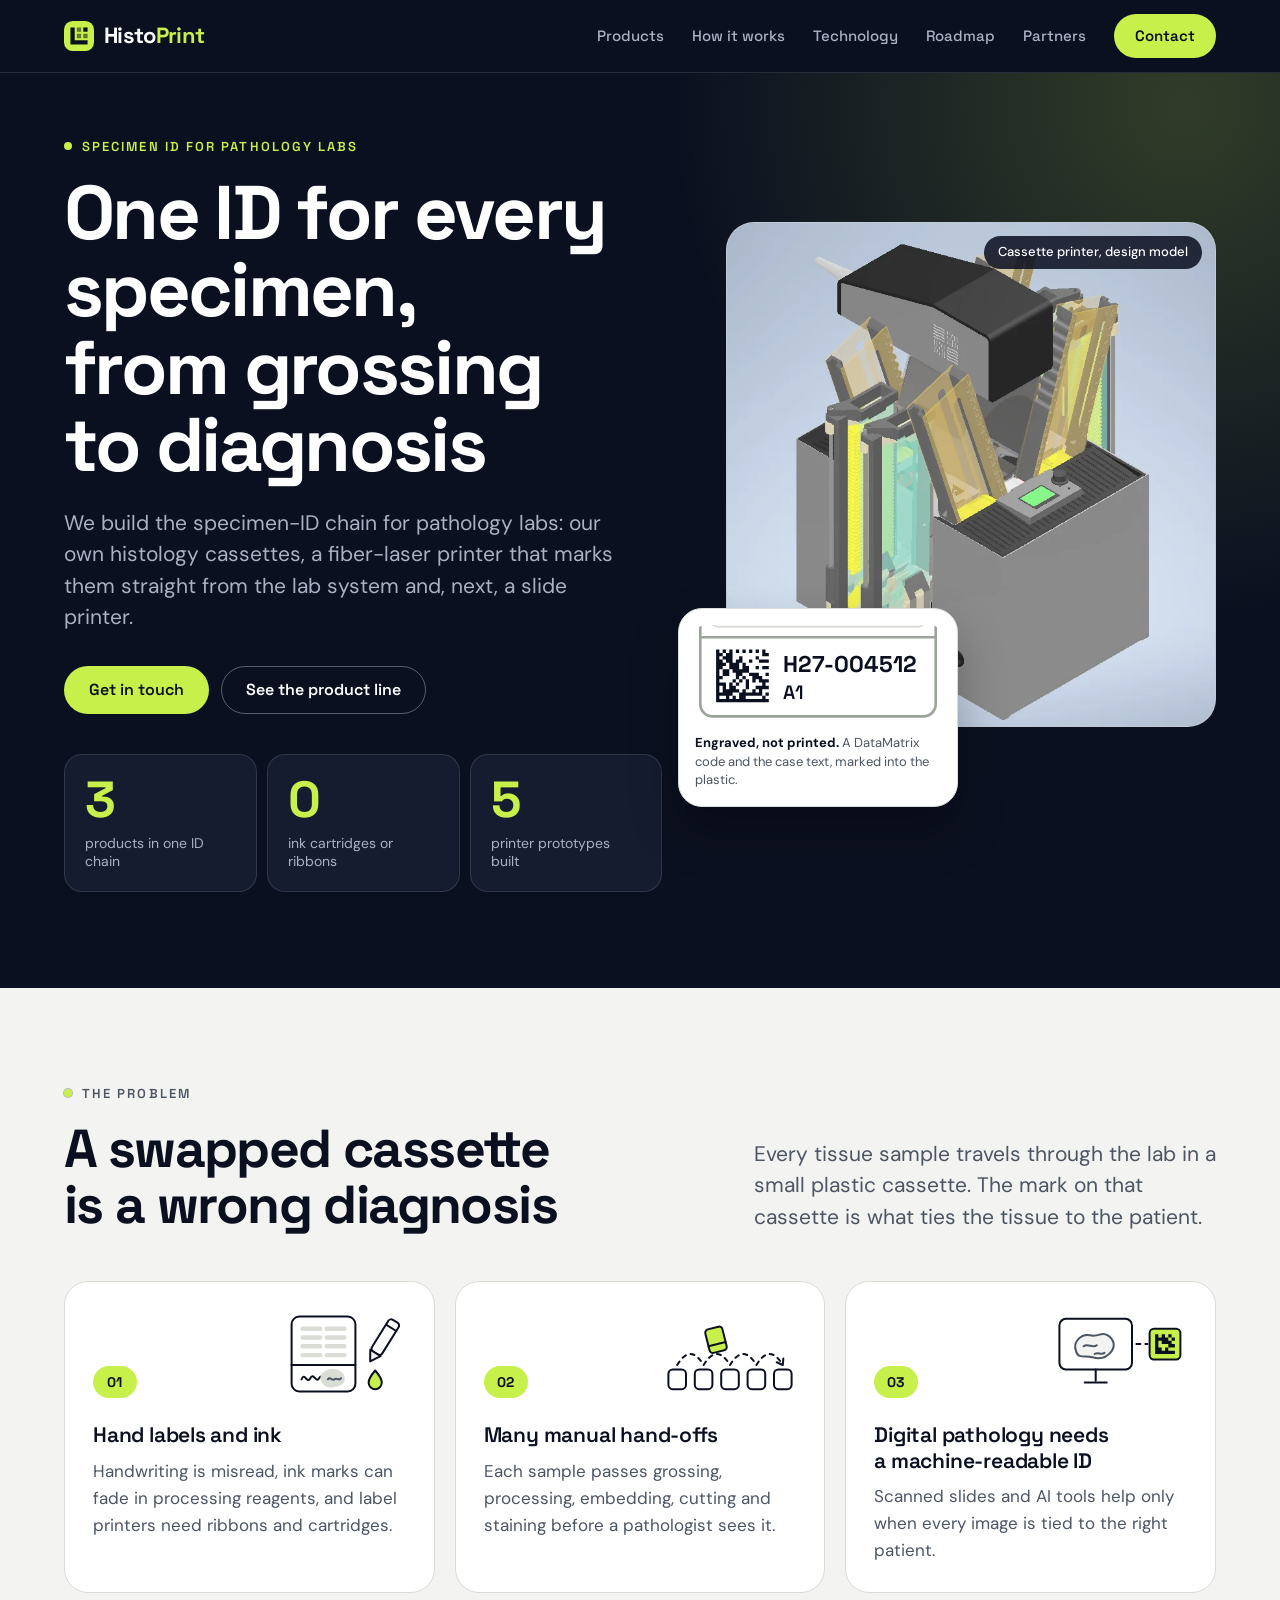
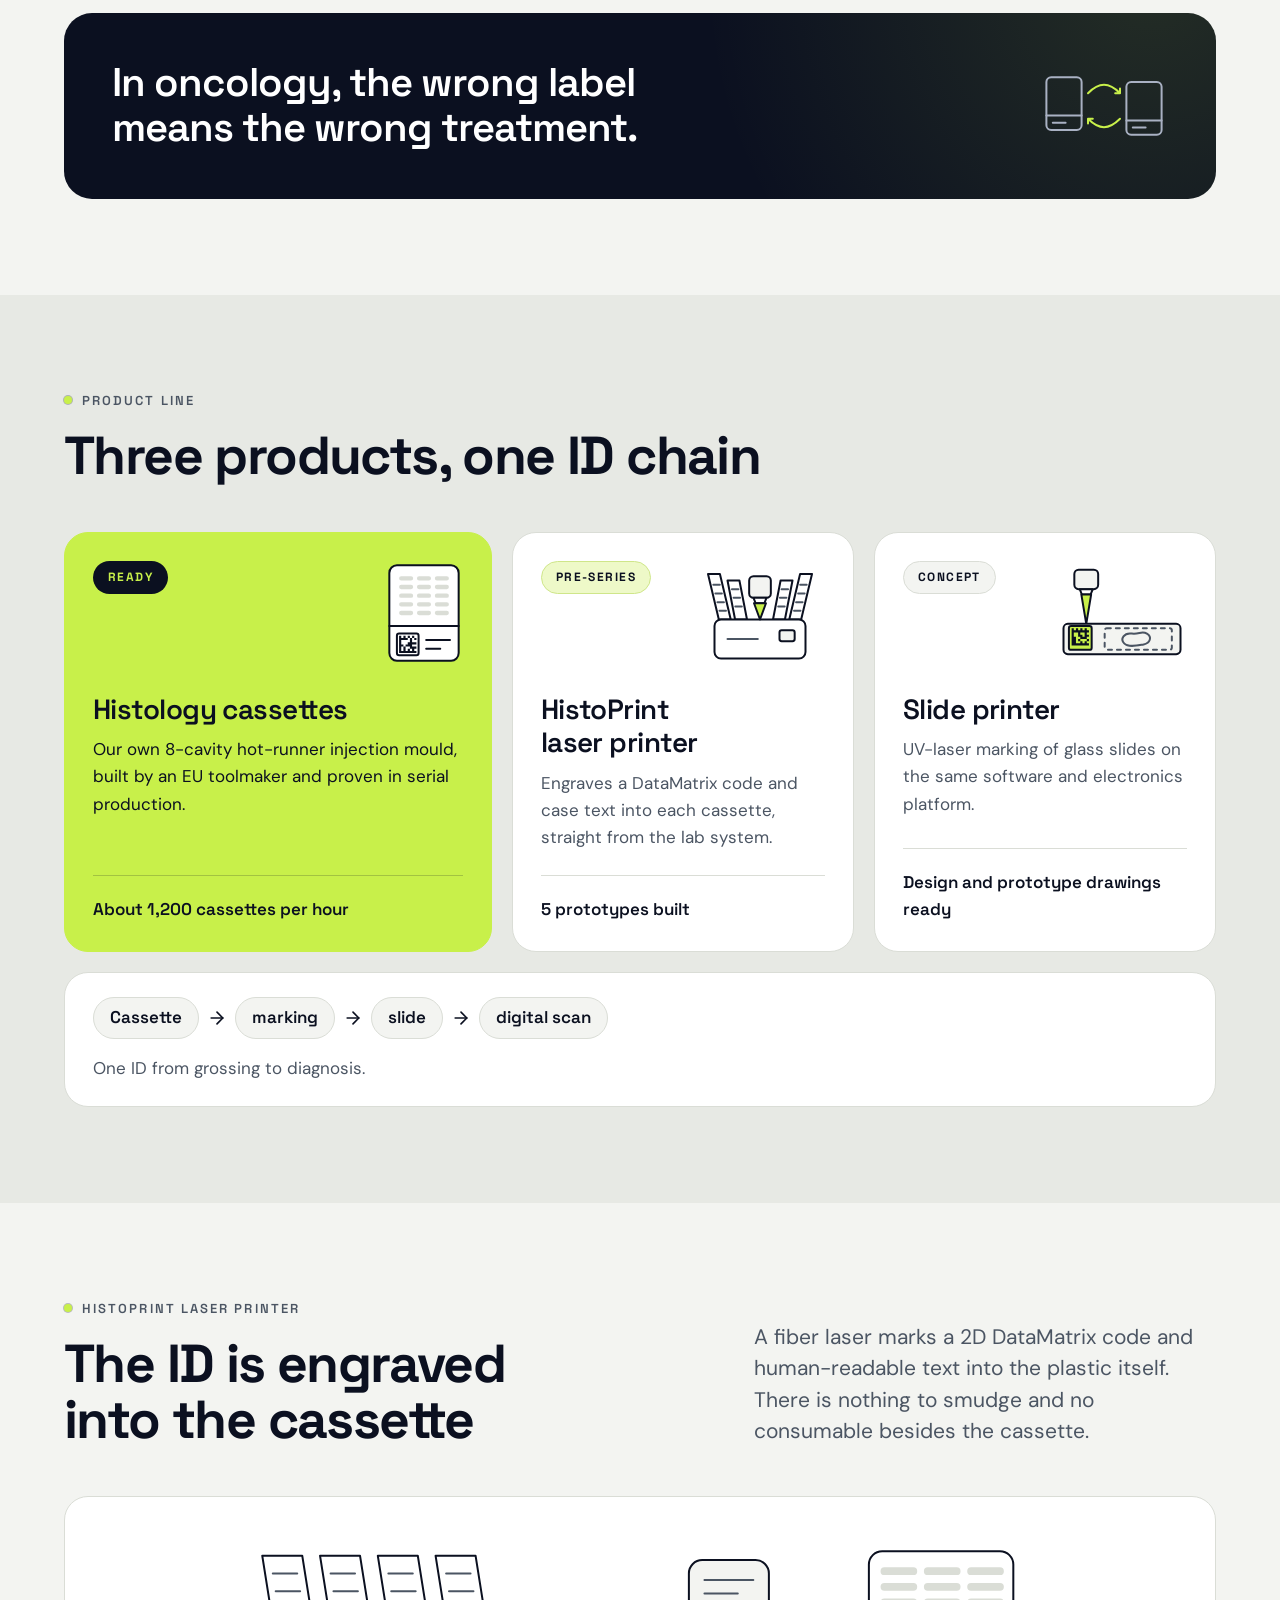
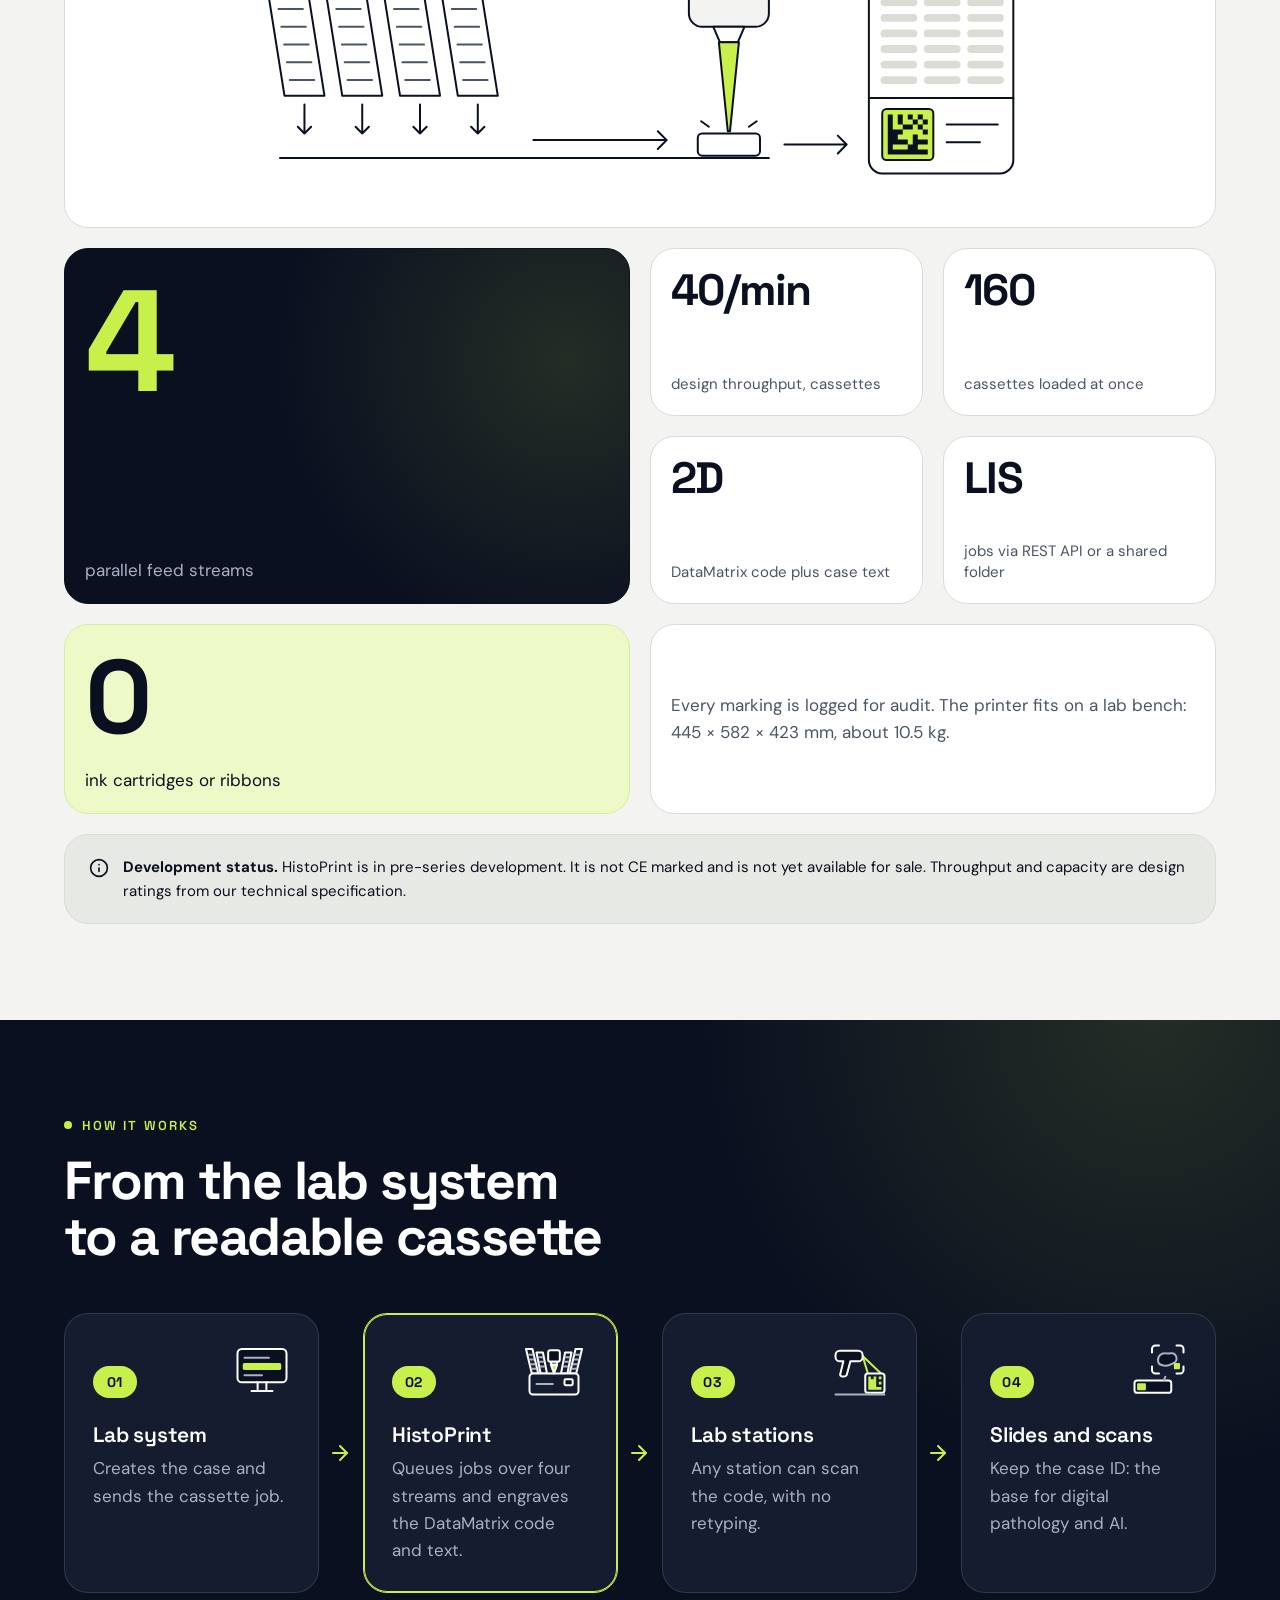
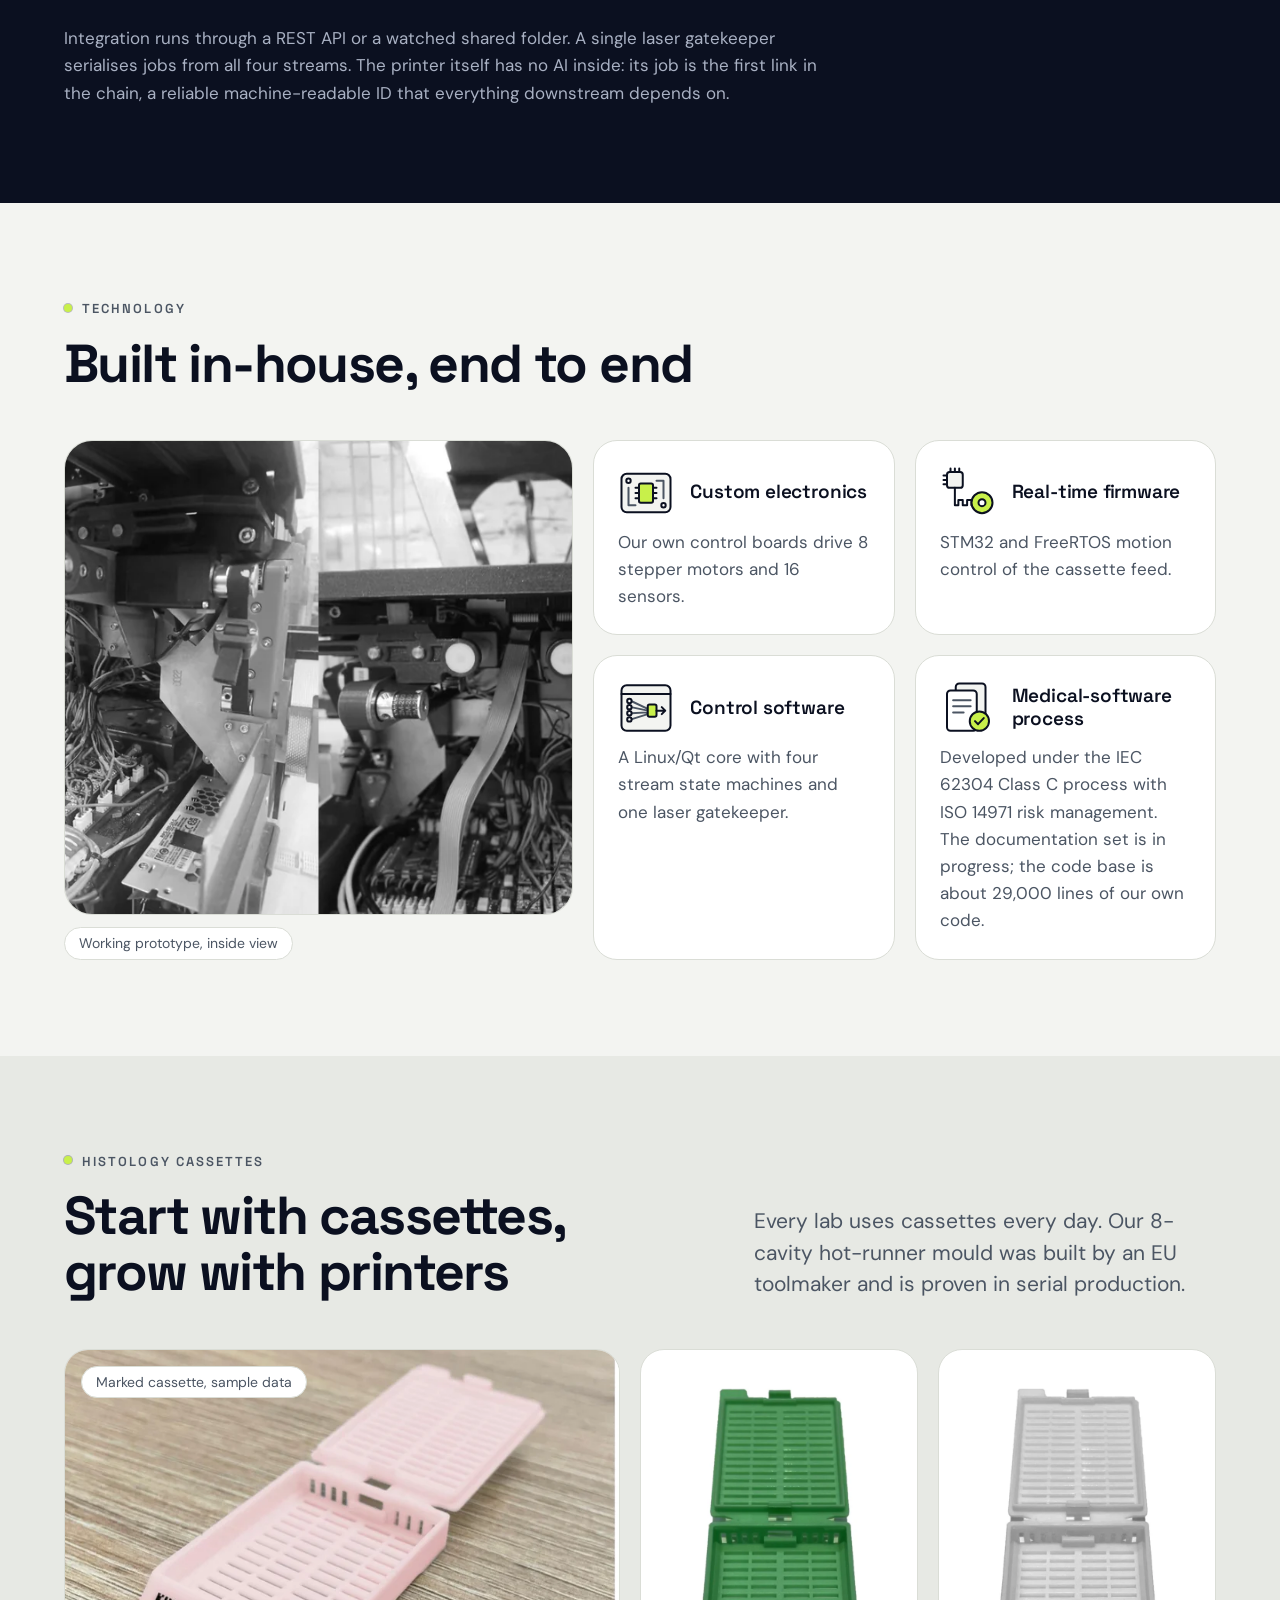
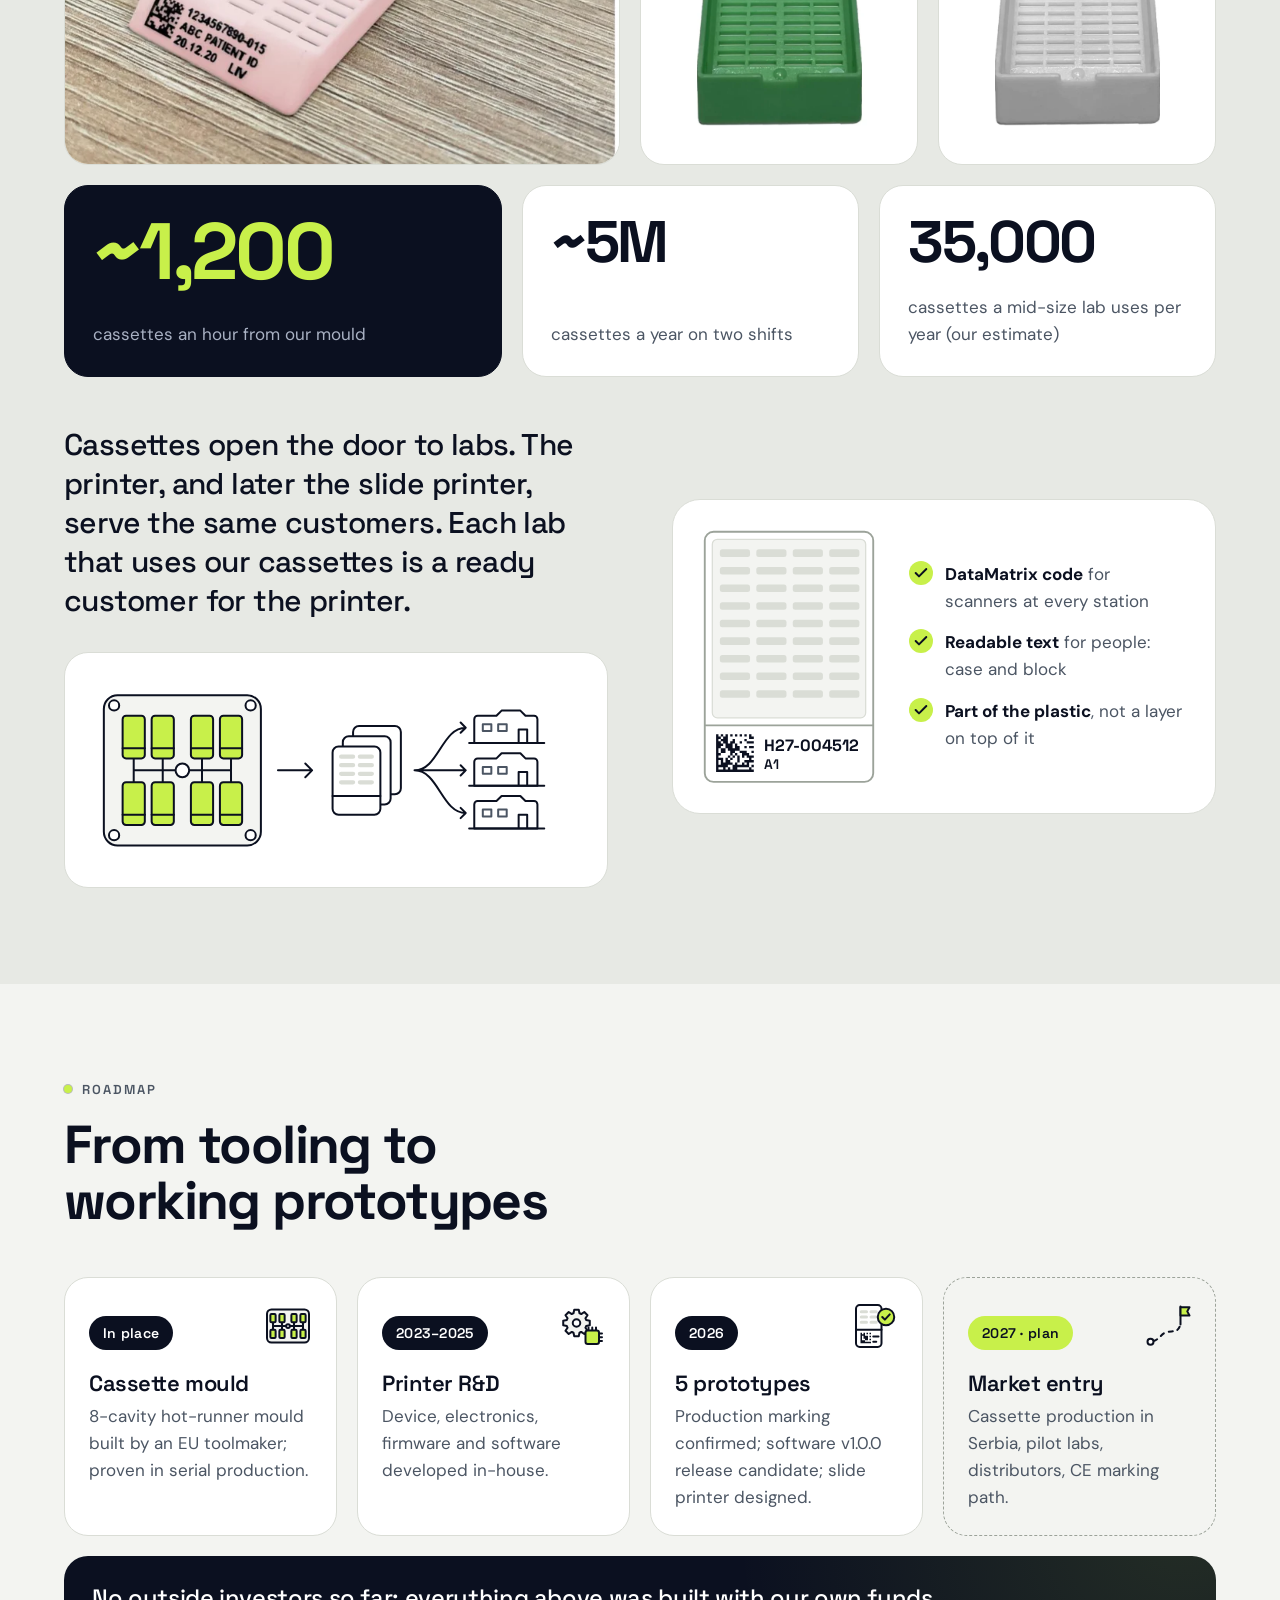
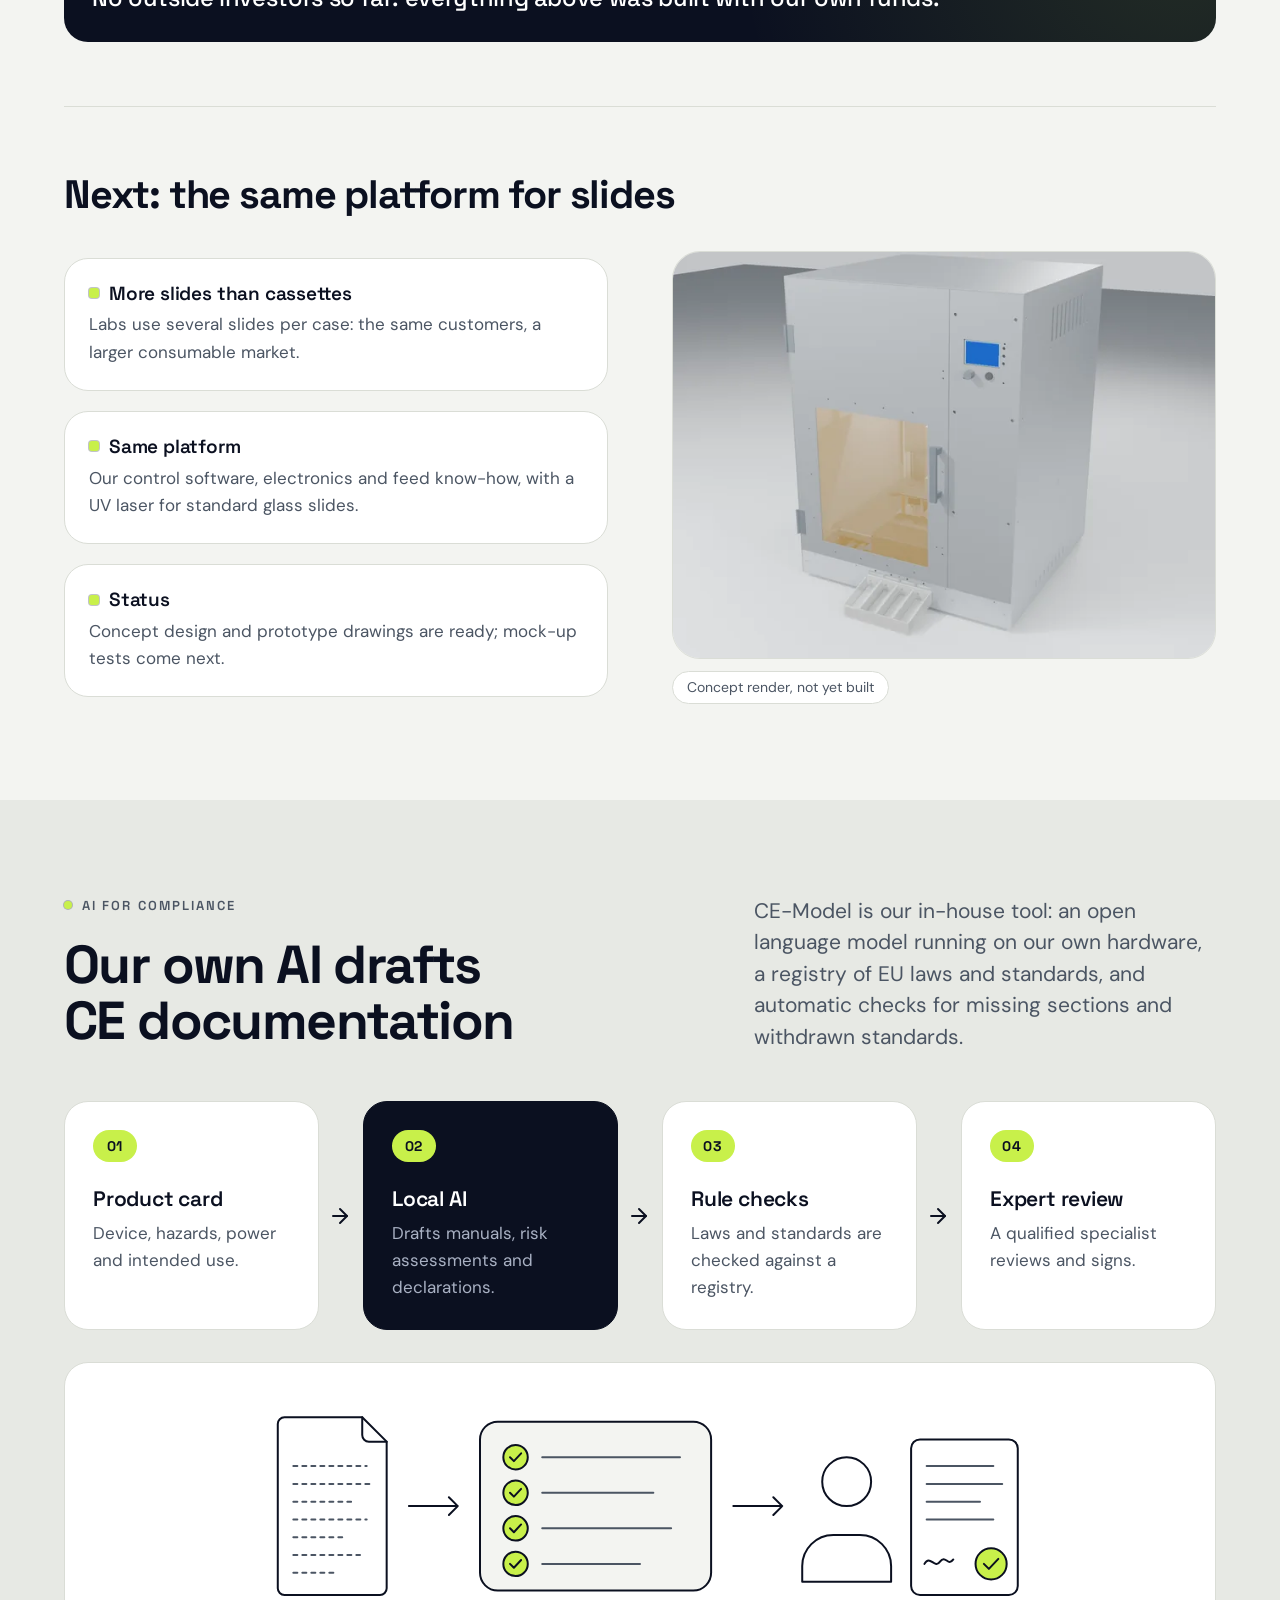
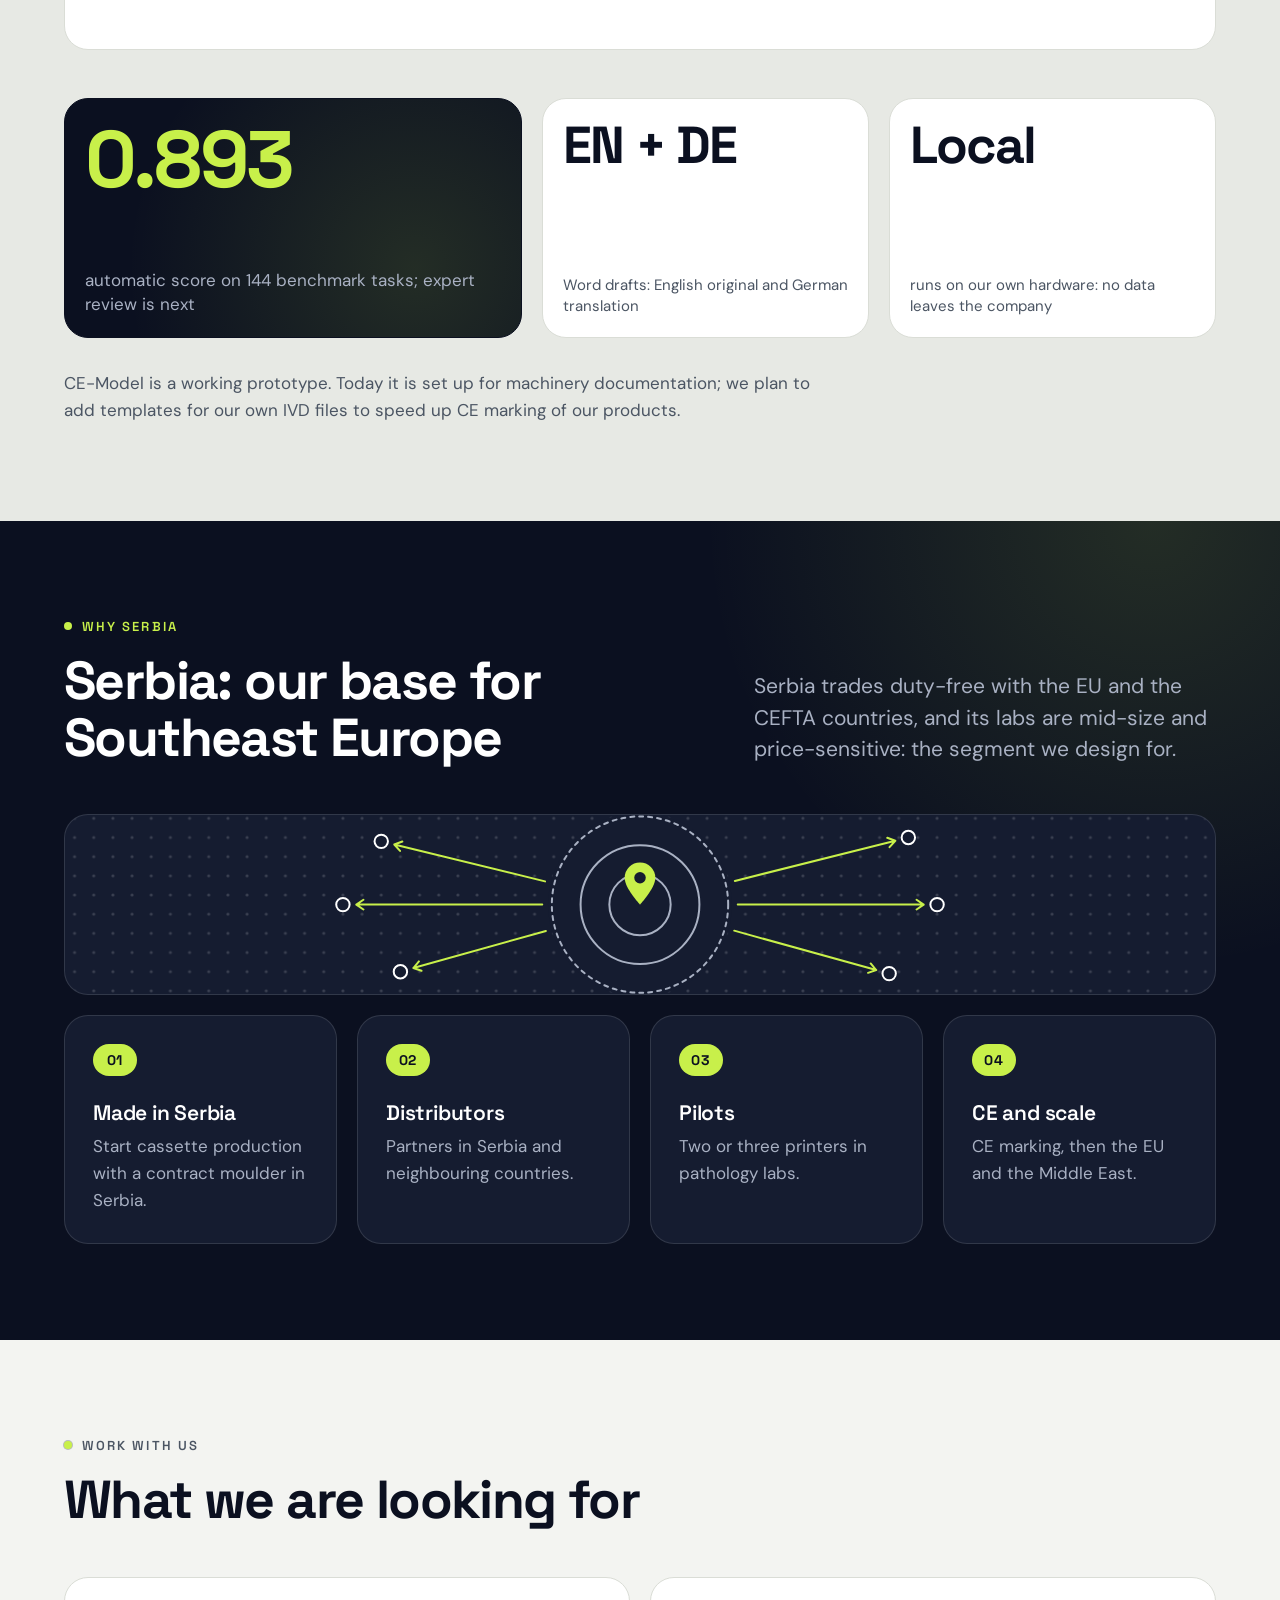
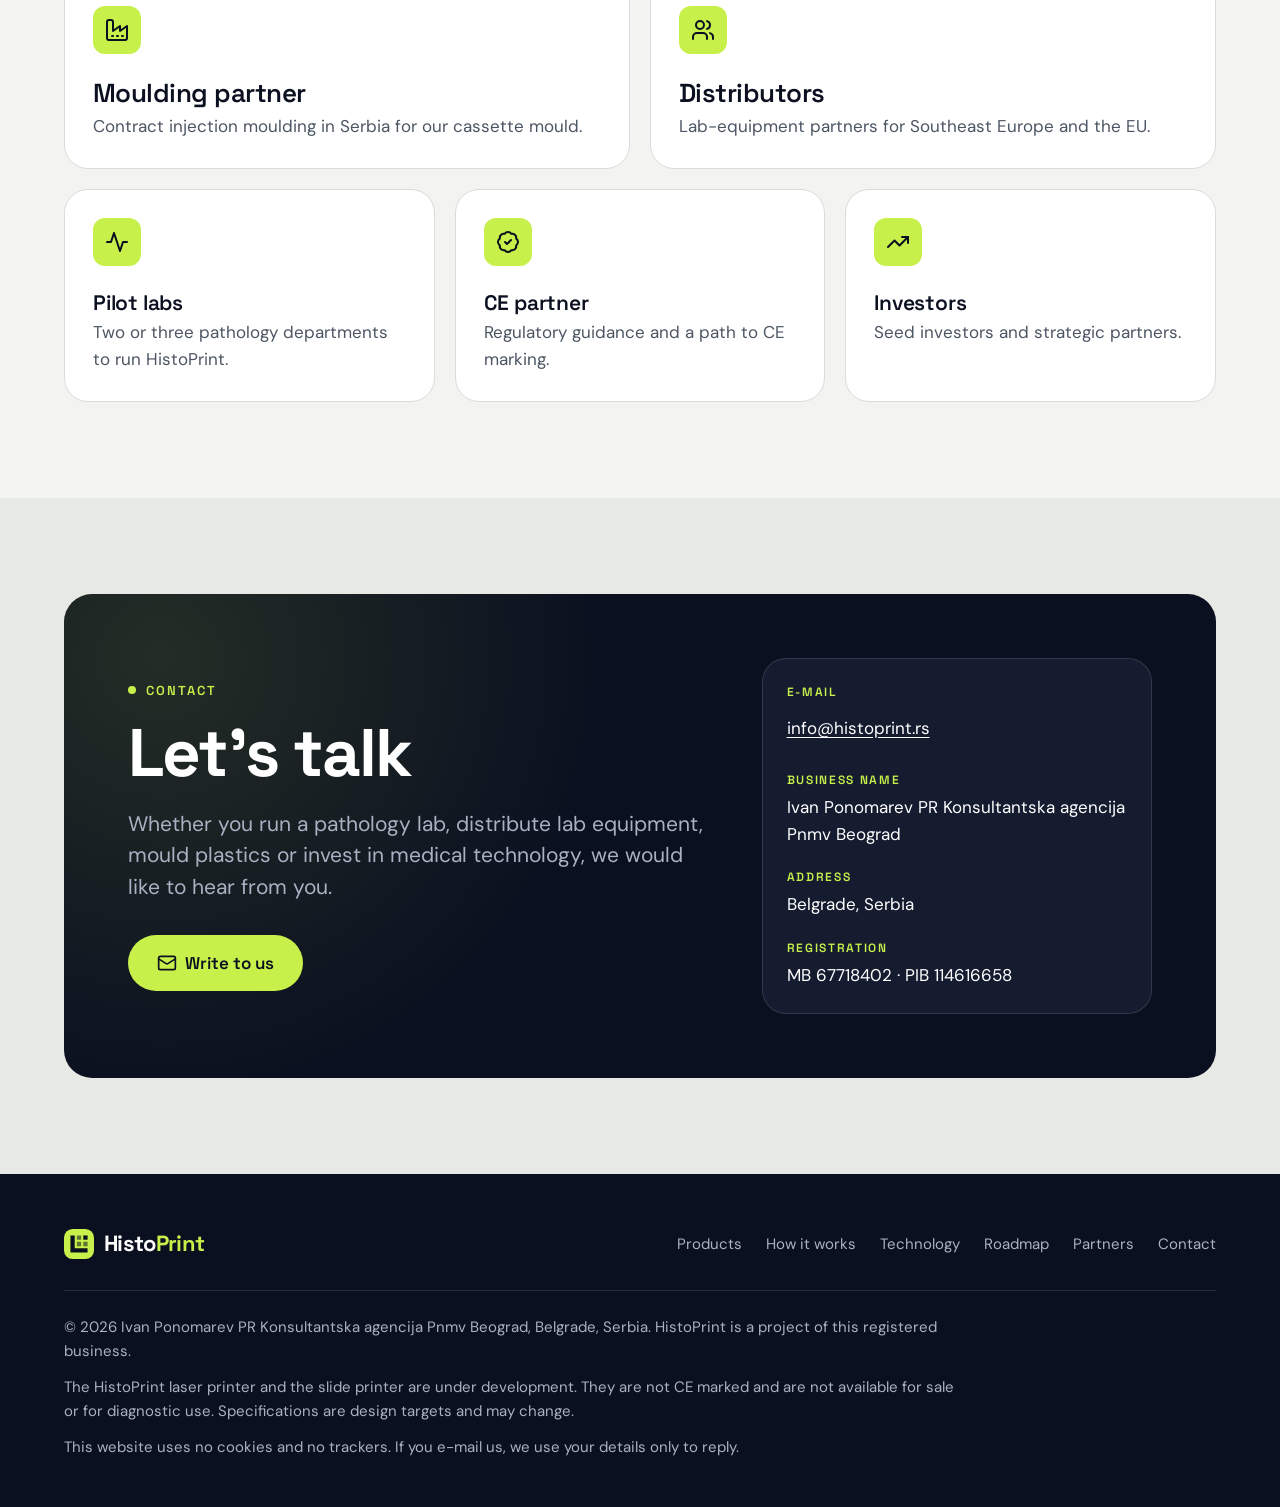
==== commit 2c70a2da: "Deploy site (source 4972b21)" ====
--- a/index.html
+++ b/index.html
@@ -463,6 +463,18 @@
           <h2>Start with cassettes, grow with printers</h2>
           <p class="lead">Every lab uses cassettes every day. Our 8-cavity hot-runner mould was built by an EU toolmaker and is proven in serial production.</p>
         </div>
+        <div class="shots">
+          <figure class="shot shot--wide reveal">
+            <img src="assets/img/cassette-marked-720.webp" srcset="assets/img/cassette-marked-720.webp 720w, assets/img/cassette-marked-1280.webp 1280w" sizes="(min-width: 62rem) 37rem, 100vw" width="1280" height="994" loading="lazy" alt="One of our histology cassettes, pink, lid open, with a DataMatrix code and three lines of sample text on its writing face">
+            <figcaption class="caption shot__caption">Marked cassette, sample data</figcaption>
+          </figure>
+          <figure class="shot reveal">
+            <img src="assets/img/cassette-green.webp" width="480" height="960" loading="lazy" alt="One of our histology cassettes, green, with its lid open">
+          </figure>
+          <figure class="shot reveal">
+            <img src="assets/img/cassette-light.webp" width="480" height="960" loading="lazy" alt="One of our histology cassettes in a light colour, with its lid open">
+          </figure>
+        </div>
         <div class="stats">
           <div class="stat reveal">
             <p class="stat__value">~1,200</p>
--- a/assets/css/styles.css
+++ b/assets/css/styles.css
@@ -1148,6 +1148,56 @@
   letter-spacing: -0.02em;
 }
 
+/* Cassette photos: one wide photo and two studio shots on white */
+
+.shots {
+  display: grid;
+  grid-template-columns: repeat(2, minmax(0, 1fr));
+  gap: var(--bento-gap);
+  margin-bottom: var(--bento-gap);
+}
+
+.shot {
+  position: relative;
+  overflow: hidden;
+  display: grid;
+  /* Definite tracks, so the photo can take 100% of the tile height */
+  grid-template: minmax(0, 1fr) / minmax(0, 1fr);
+  height: 15rem;
+  padding: 1.25rem;
+  border: 1px solid var(--color-hairline);
+  border-radius: var(--radius-card);
+  background: var(--color-card);
+}
+
+.shot img {
+  width: 100%;
+  height: 100%;
+  object-fit: contain;
+}
+
+.shot--wide {
+  grid-column: 1 / -1;
+  height: auto;
+  aspect-ratio: 4 / 3;
+}
+
+.shot--wide img {
+  position: absolute;
+  inset: 0;
+  object-fit: cover;
+  /* Keeps the lid and the marked face in frame when the tile is wider than the photo */
+  object-position: 50% 30%;
+}
+
+/* Top left of the photo is bare table: the label covers nothing there */
+.shot__caption {
+  position: absolute;
+  top: 1rem;
+  left: 1rem;
+  margin-top: 0;
+}
+
 /* Cassette illustration */
 
 .cassette-figure {
@@ -1722,6 +1772,14 @@
 /* ---------- Breakpoints ---------- */
 
 @media (min-width: 40rem) {
+  .shot {
+    height: 20rem;
+  }
+
+  .shot--wide {
+    height: auto;
+  }
+
   :root {
     --gutter: 1.5rem;
     --bento-gap: 1.25rem;
@@ -1795,6 +1853,20 @@
 @media (min-width: 62rem) {
   :root {
     --header-height: 4.5rem;
+  }
+
+  .shots {
+    grid-template-columns: 2fr 1fr 1fr;
+  }
+
+  .shot,
+  .shot--wide {
+    height: 26rem;
+  }
+
+  .shot--wide {
+    grid-column: auto;
+    aspect-ratio: auto;
   }
 
   .section {
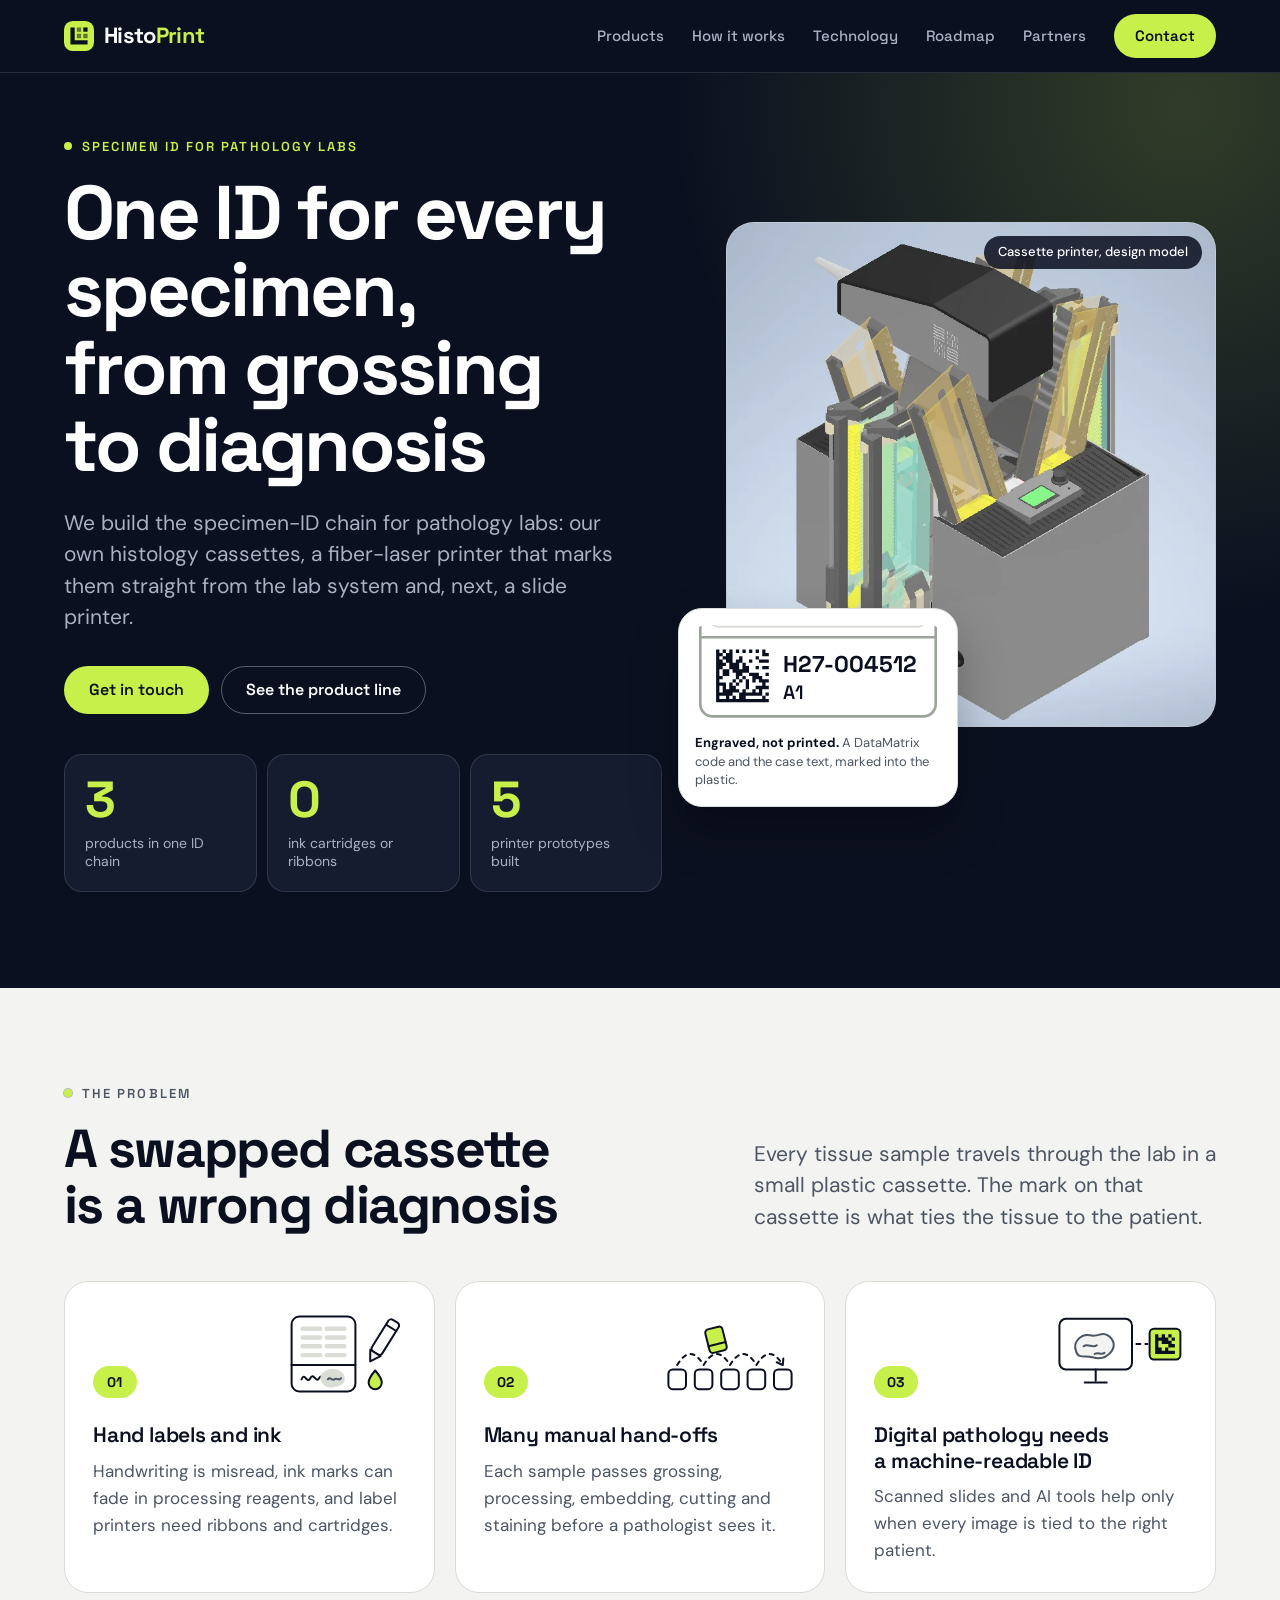
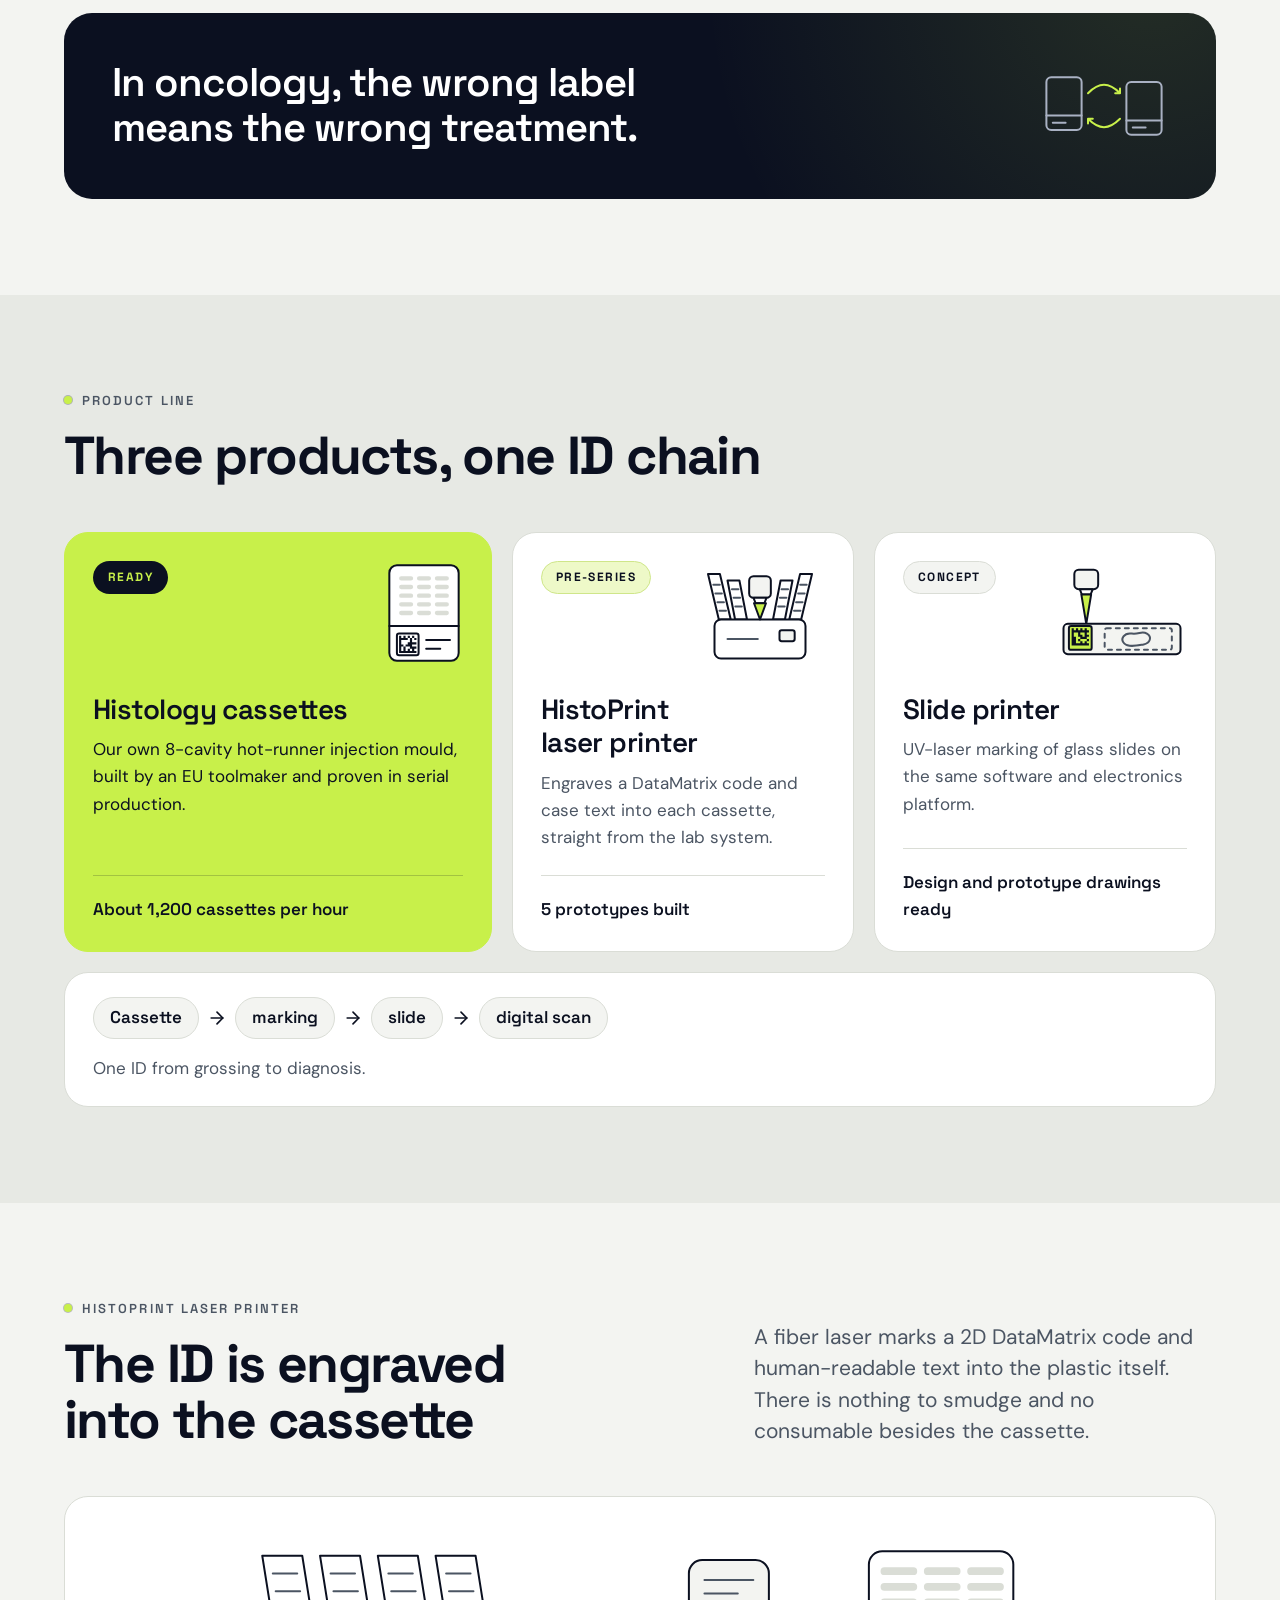
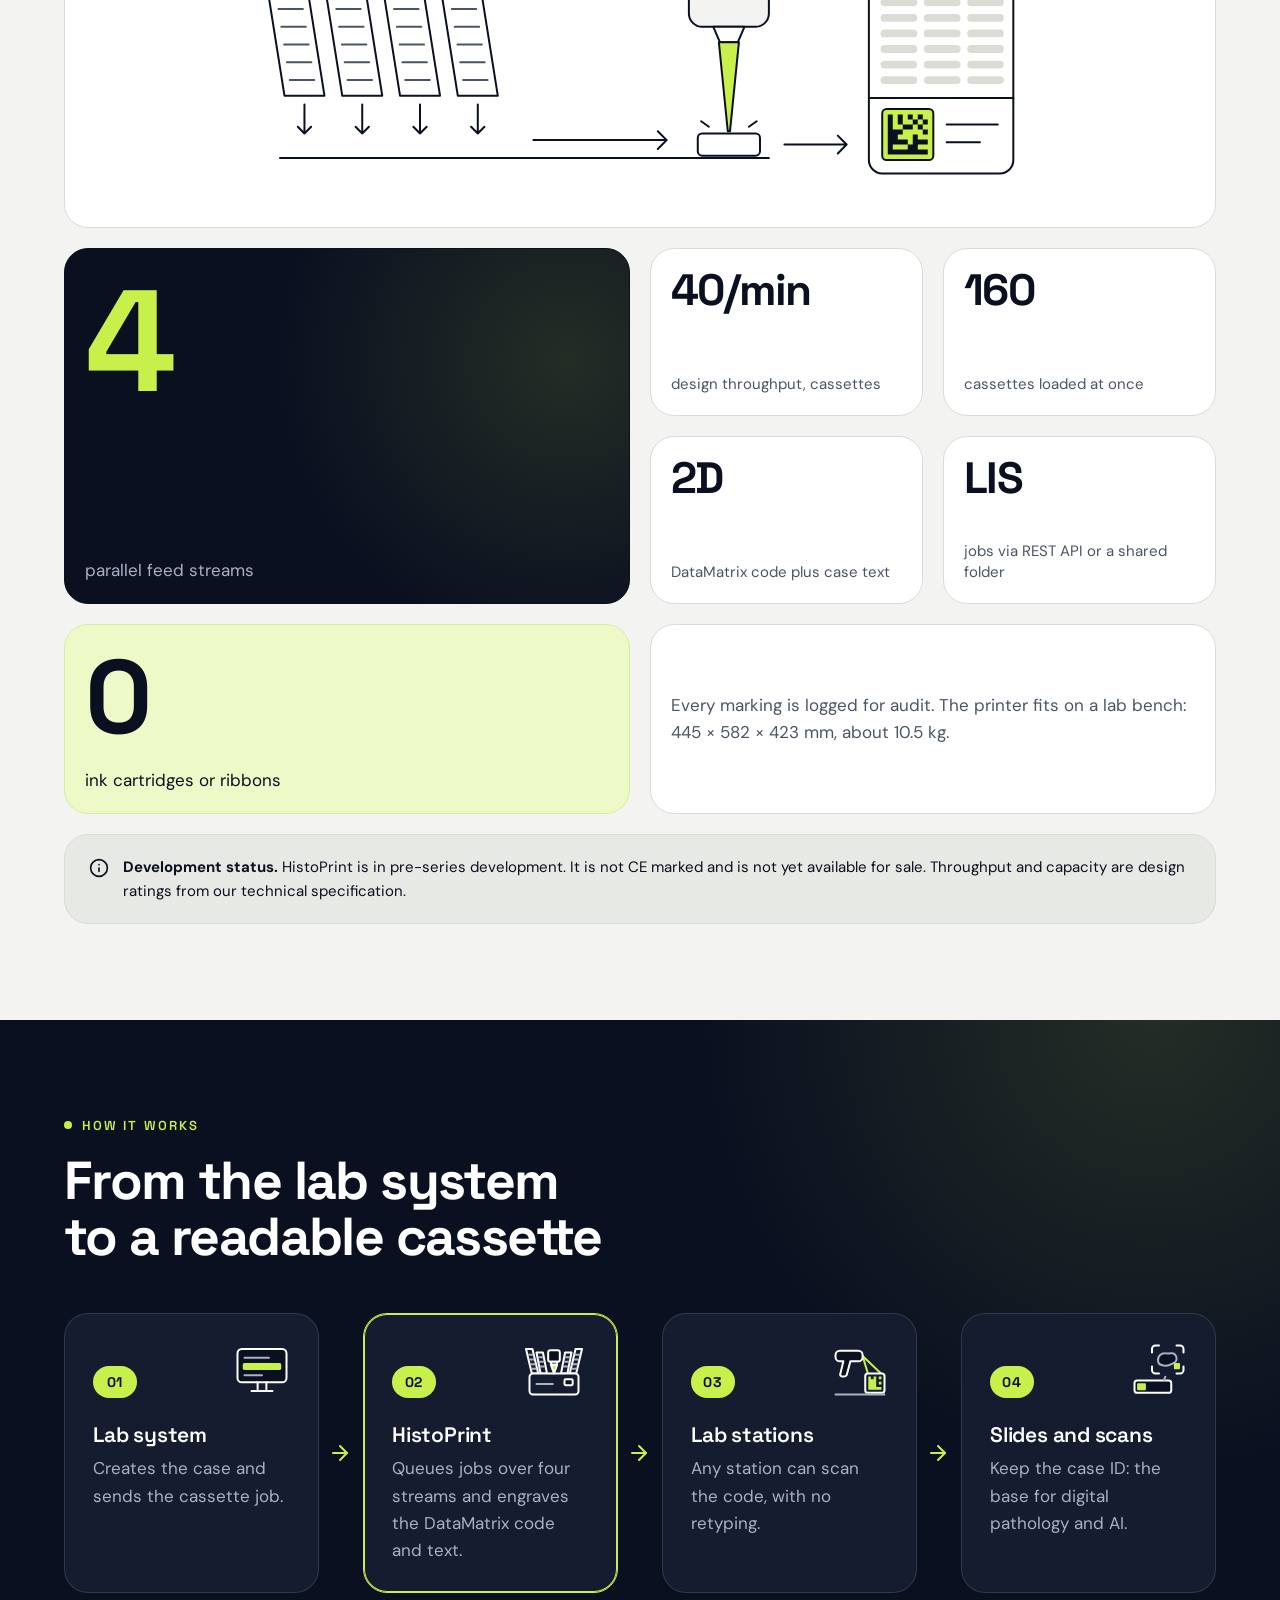
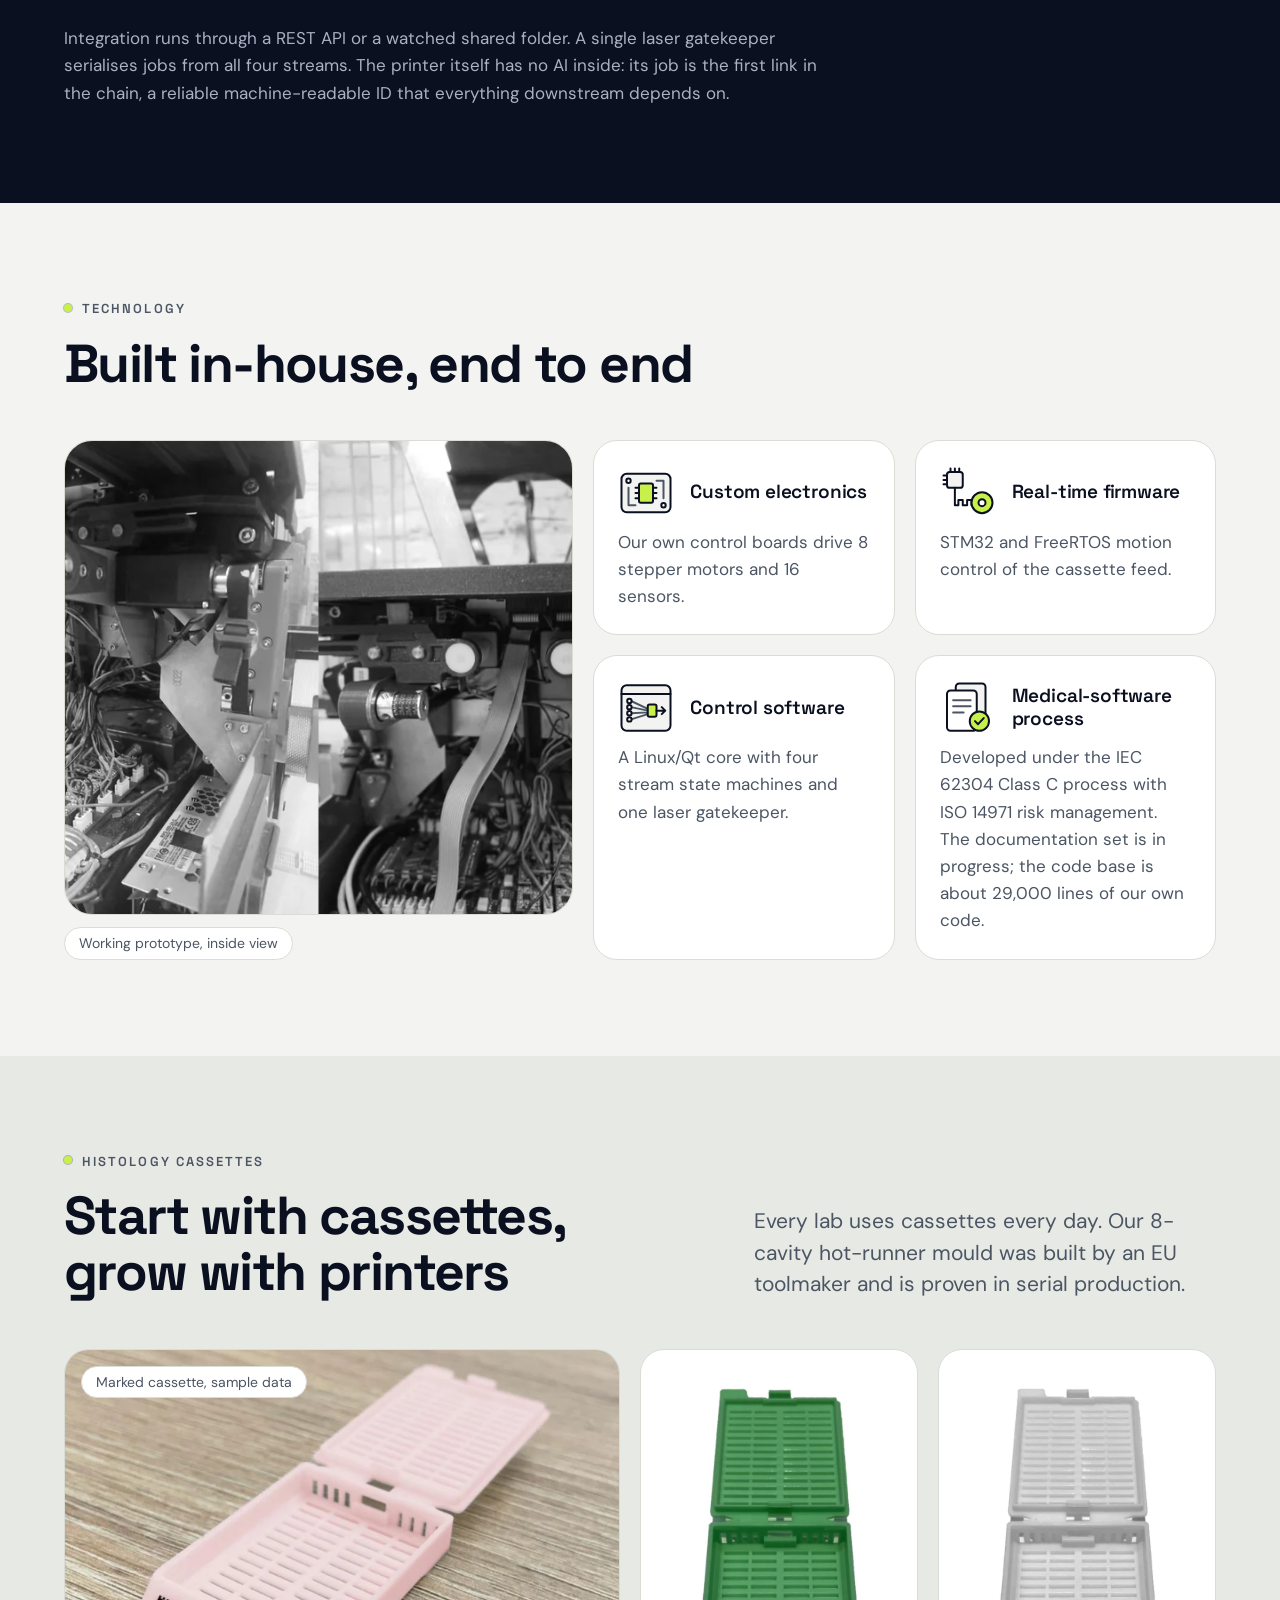
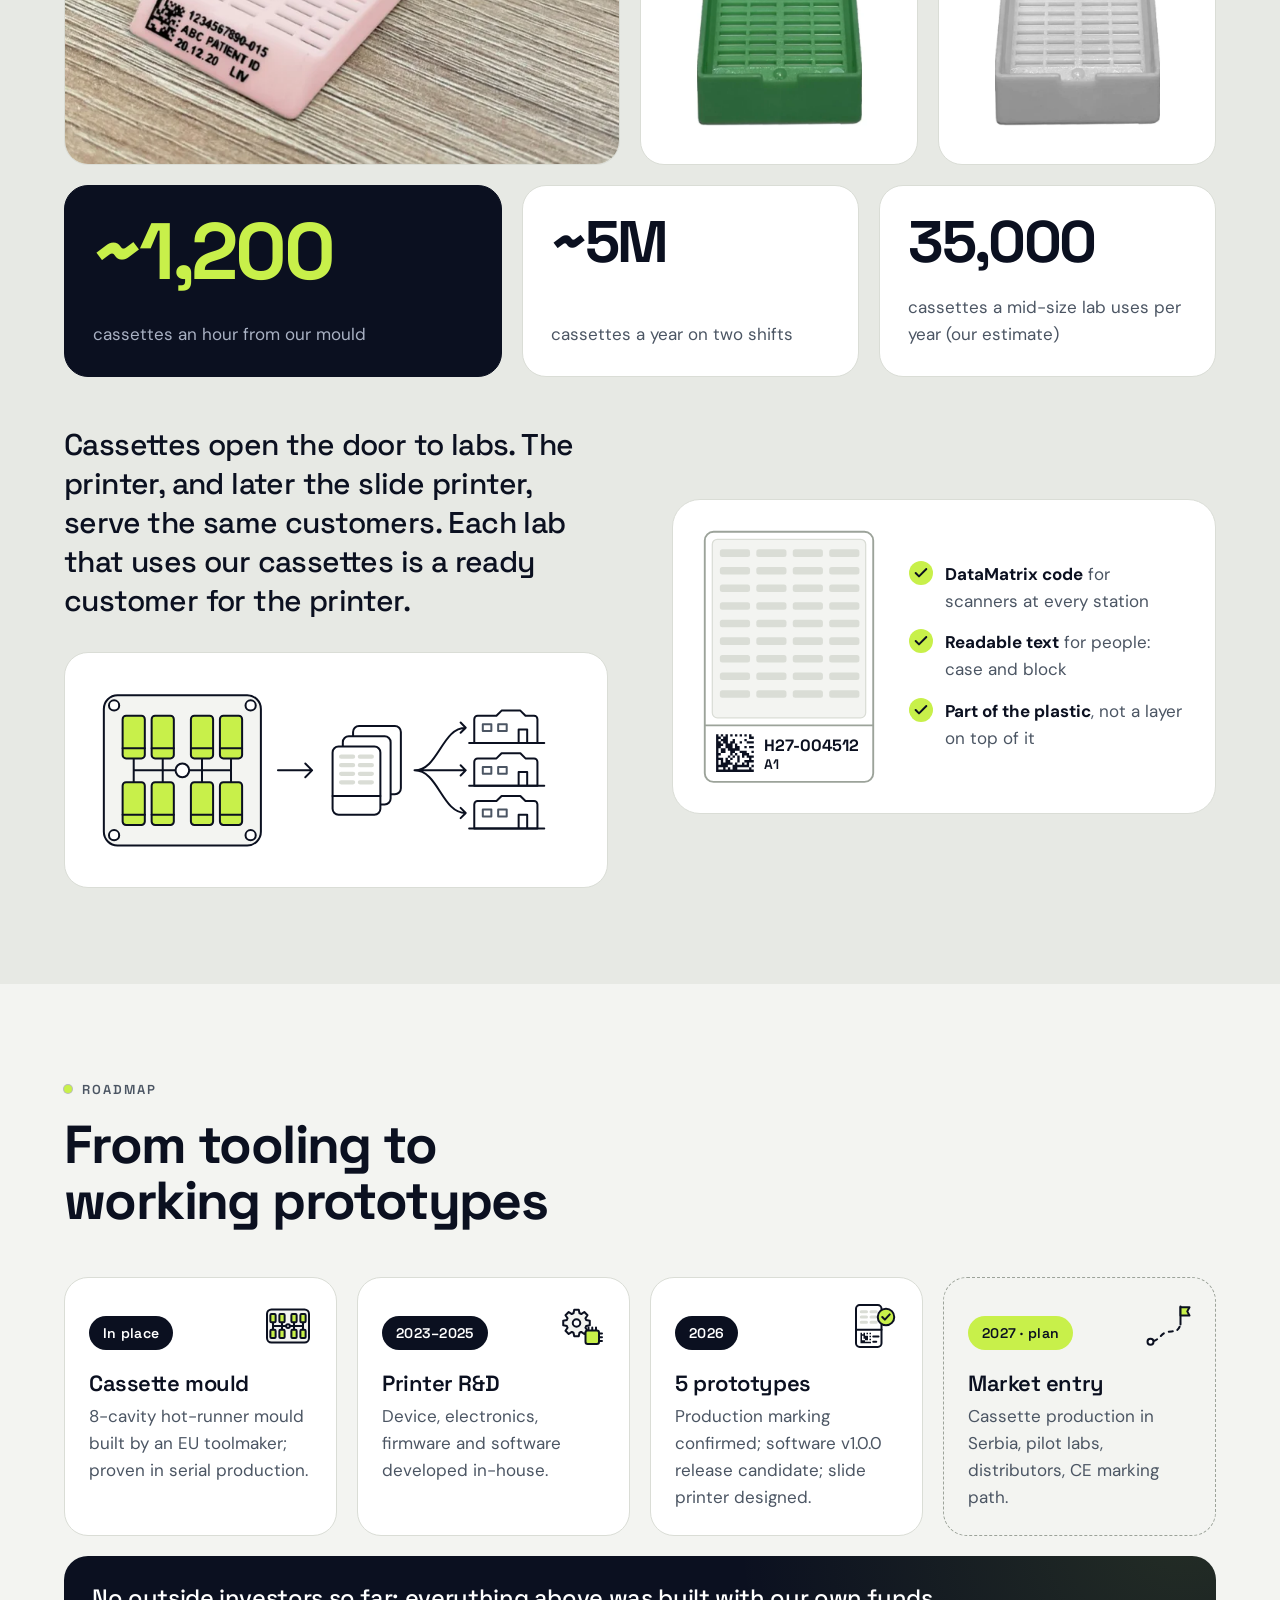
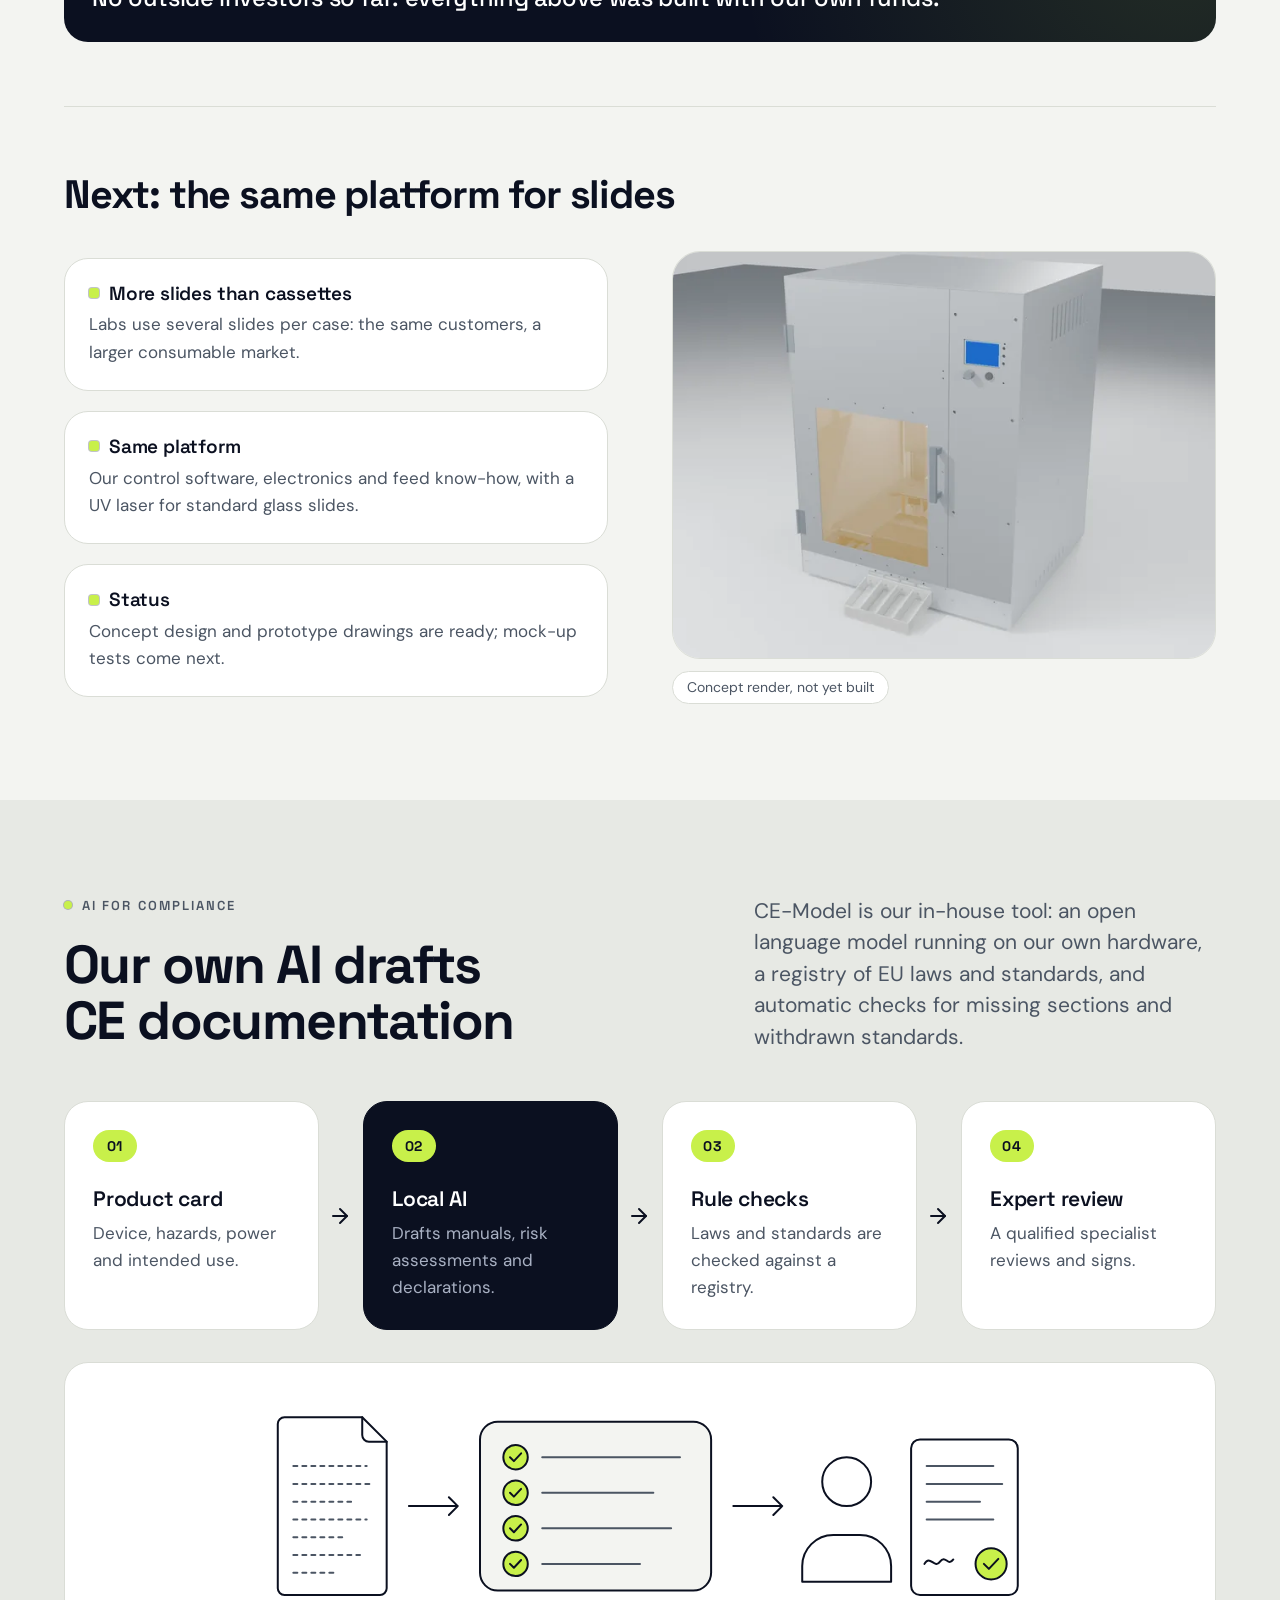
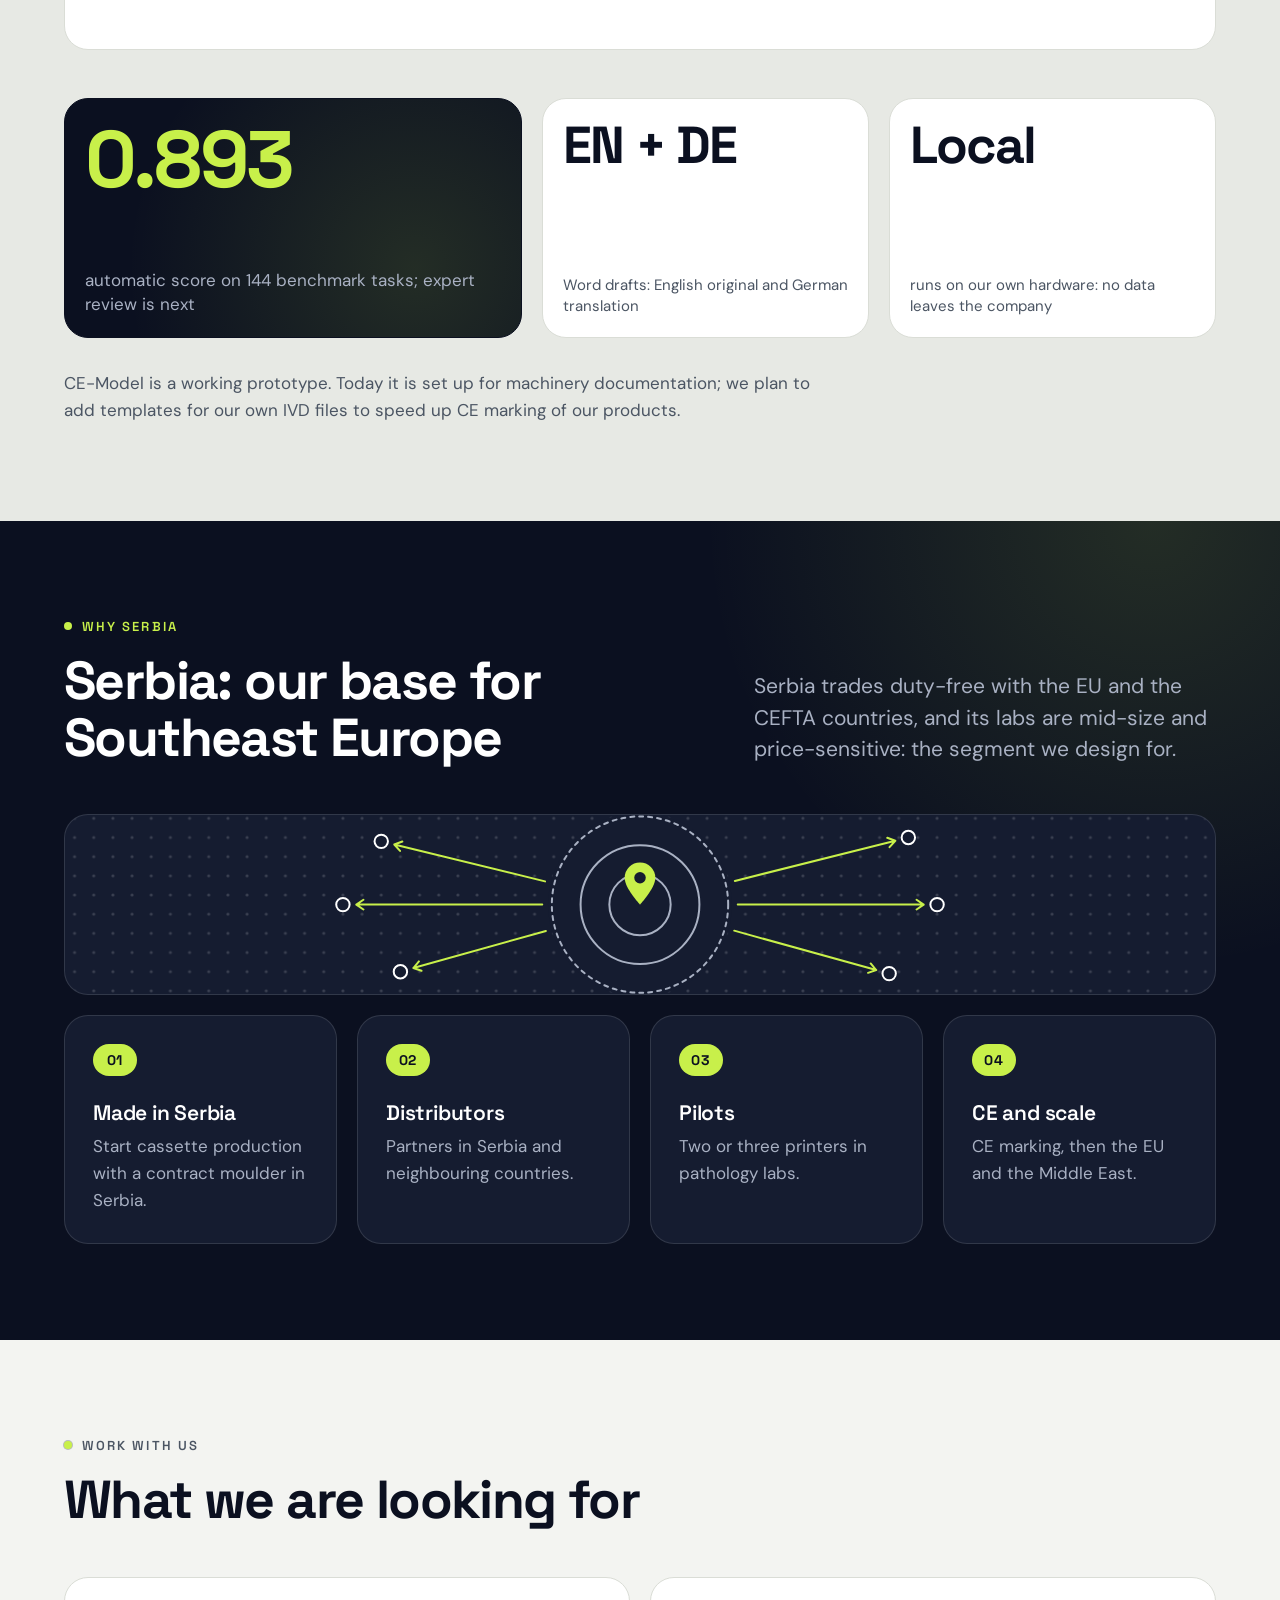
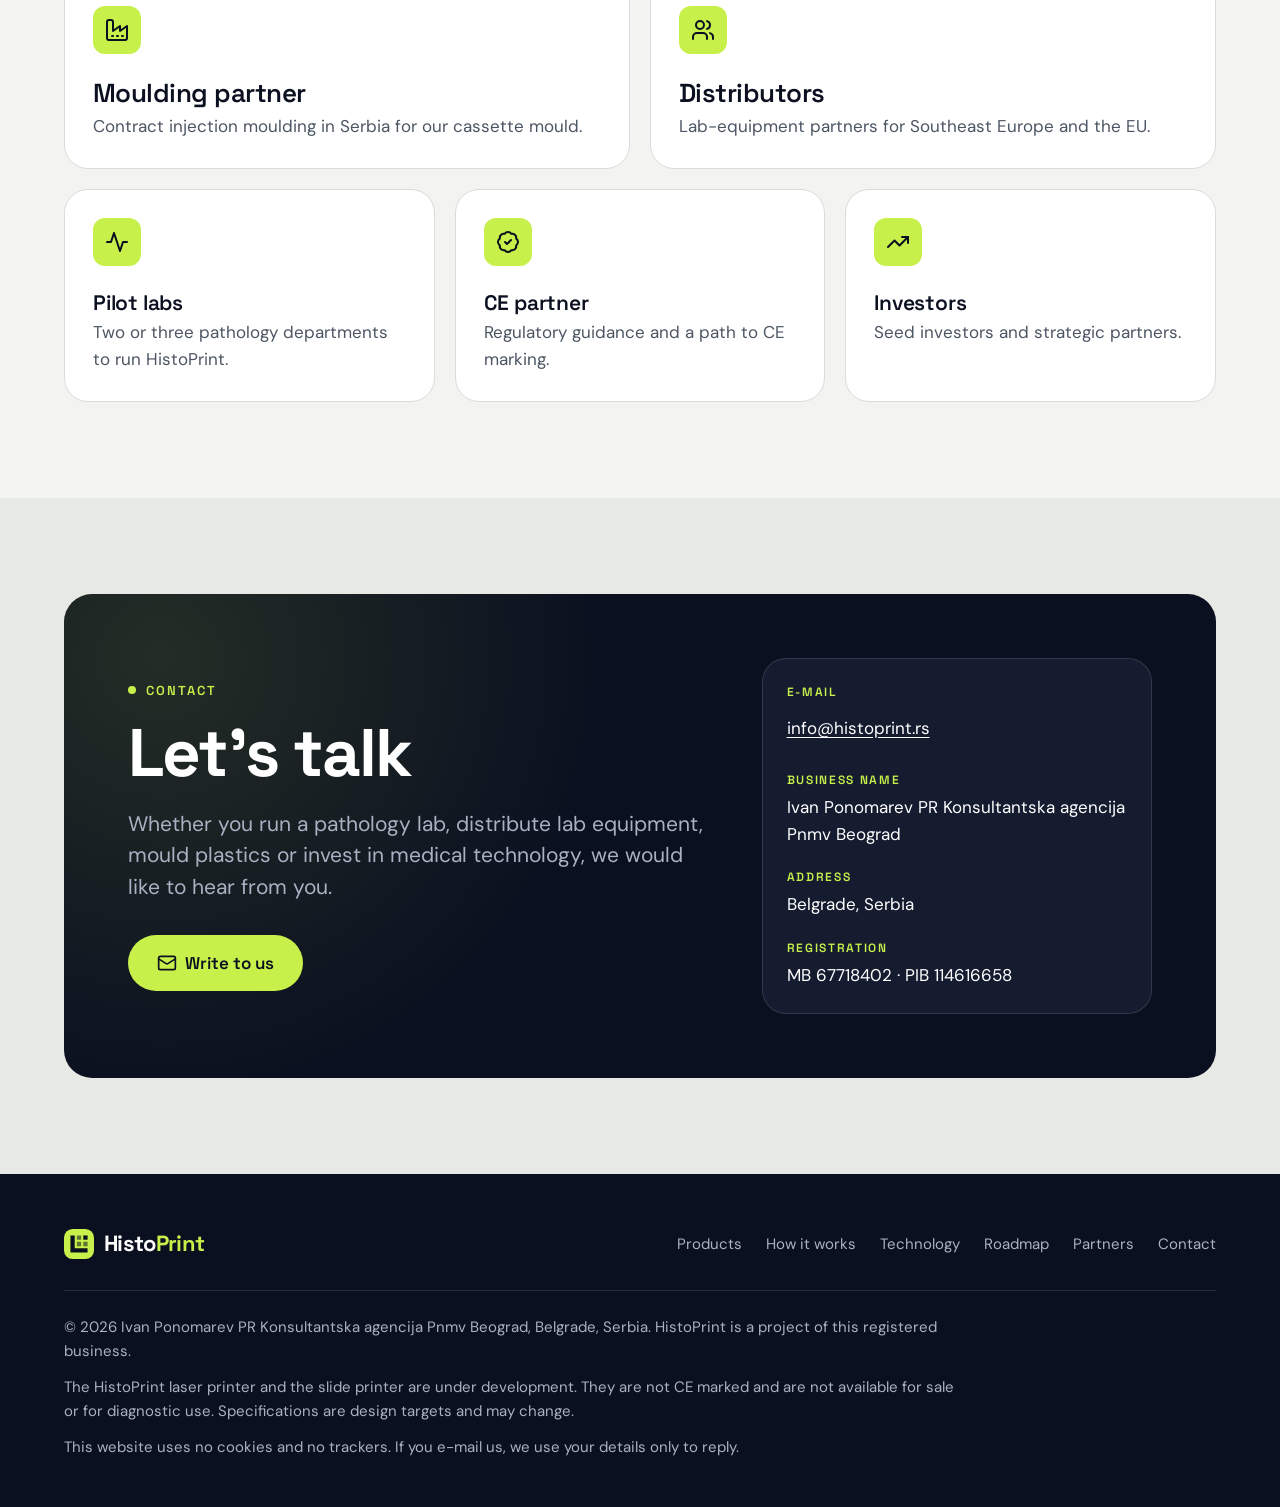
==== commit 7e63156a: "Deploy site (source 0920f4d)" ====
--- a/index.html
+++ b/index.html
@@ -465,7 +465,7 @@
         </div>
         <div class="shots">
           <figure class="shot shot--wide reveal">
-            <img src="assets/img/cassette-marked-720.webp" srcset="assets/img/cassette-marked-720.webp 720w, assets/img/cassette-marked-1280.webp 1280w" sizes="(min-width: 62rem) 37rem, 100vw" width="1280" height="994" loading="lazy" alt="One of our histology cassettes, pink, lid open, with a DataMatrix code and three lines of sample text on its writing face">
+            <img src="assets/img/cassette-marked-720.webp" srcset="assets/img/cassette-marked-720.webp 720w, assets/img/cassette-marked-1268.webp 1268w" sizes="(min-width: 62rem) 37rem, 100vw" width="1268" height="984" loading="lazy" alt="One of our histology cassettes, pink, lid open, with a DataMatrix code and three lines of sample text on its writing face">
             <figcaption class="caption shot__caption">Marked cassette, sample data</figcaption>
           </figure>
           <figure class="shot reveal">
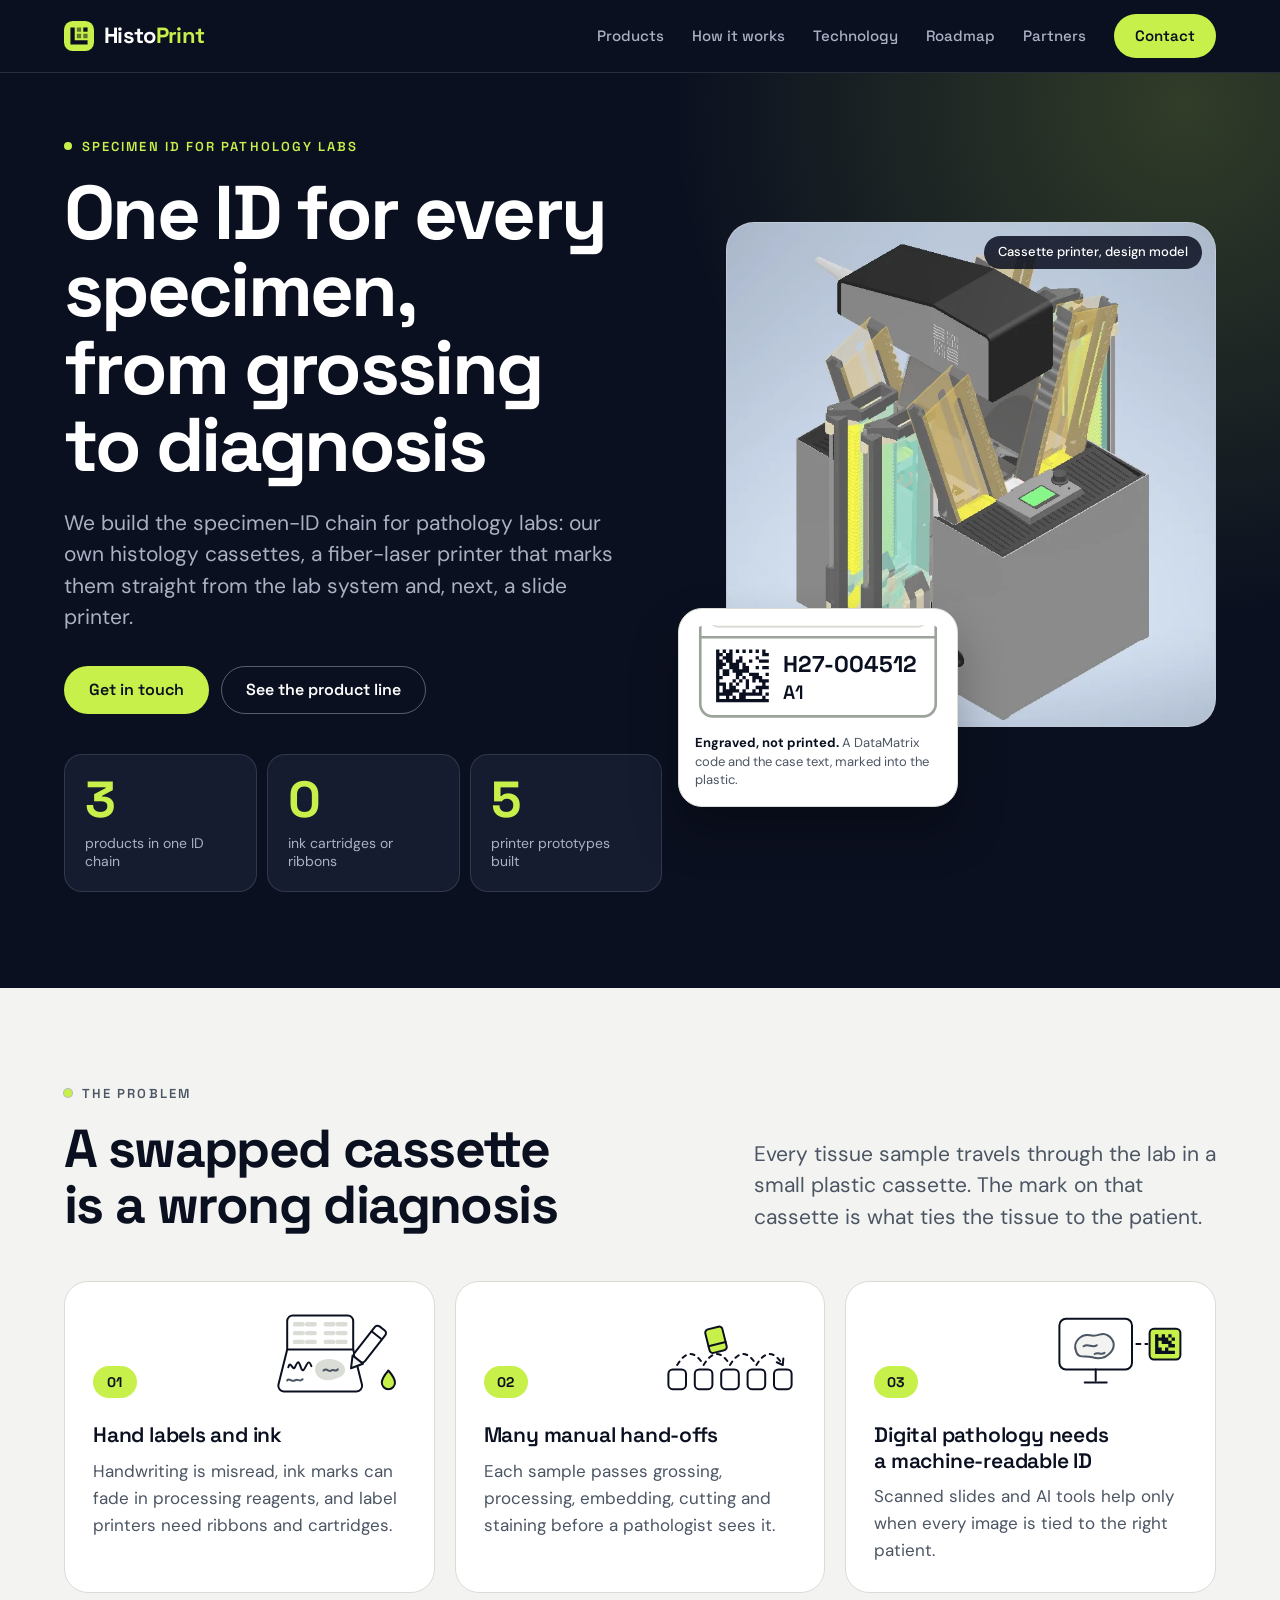
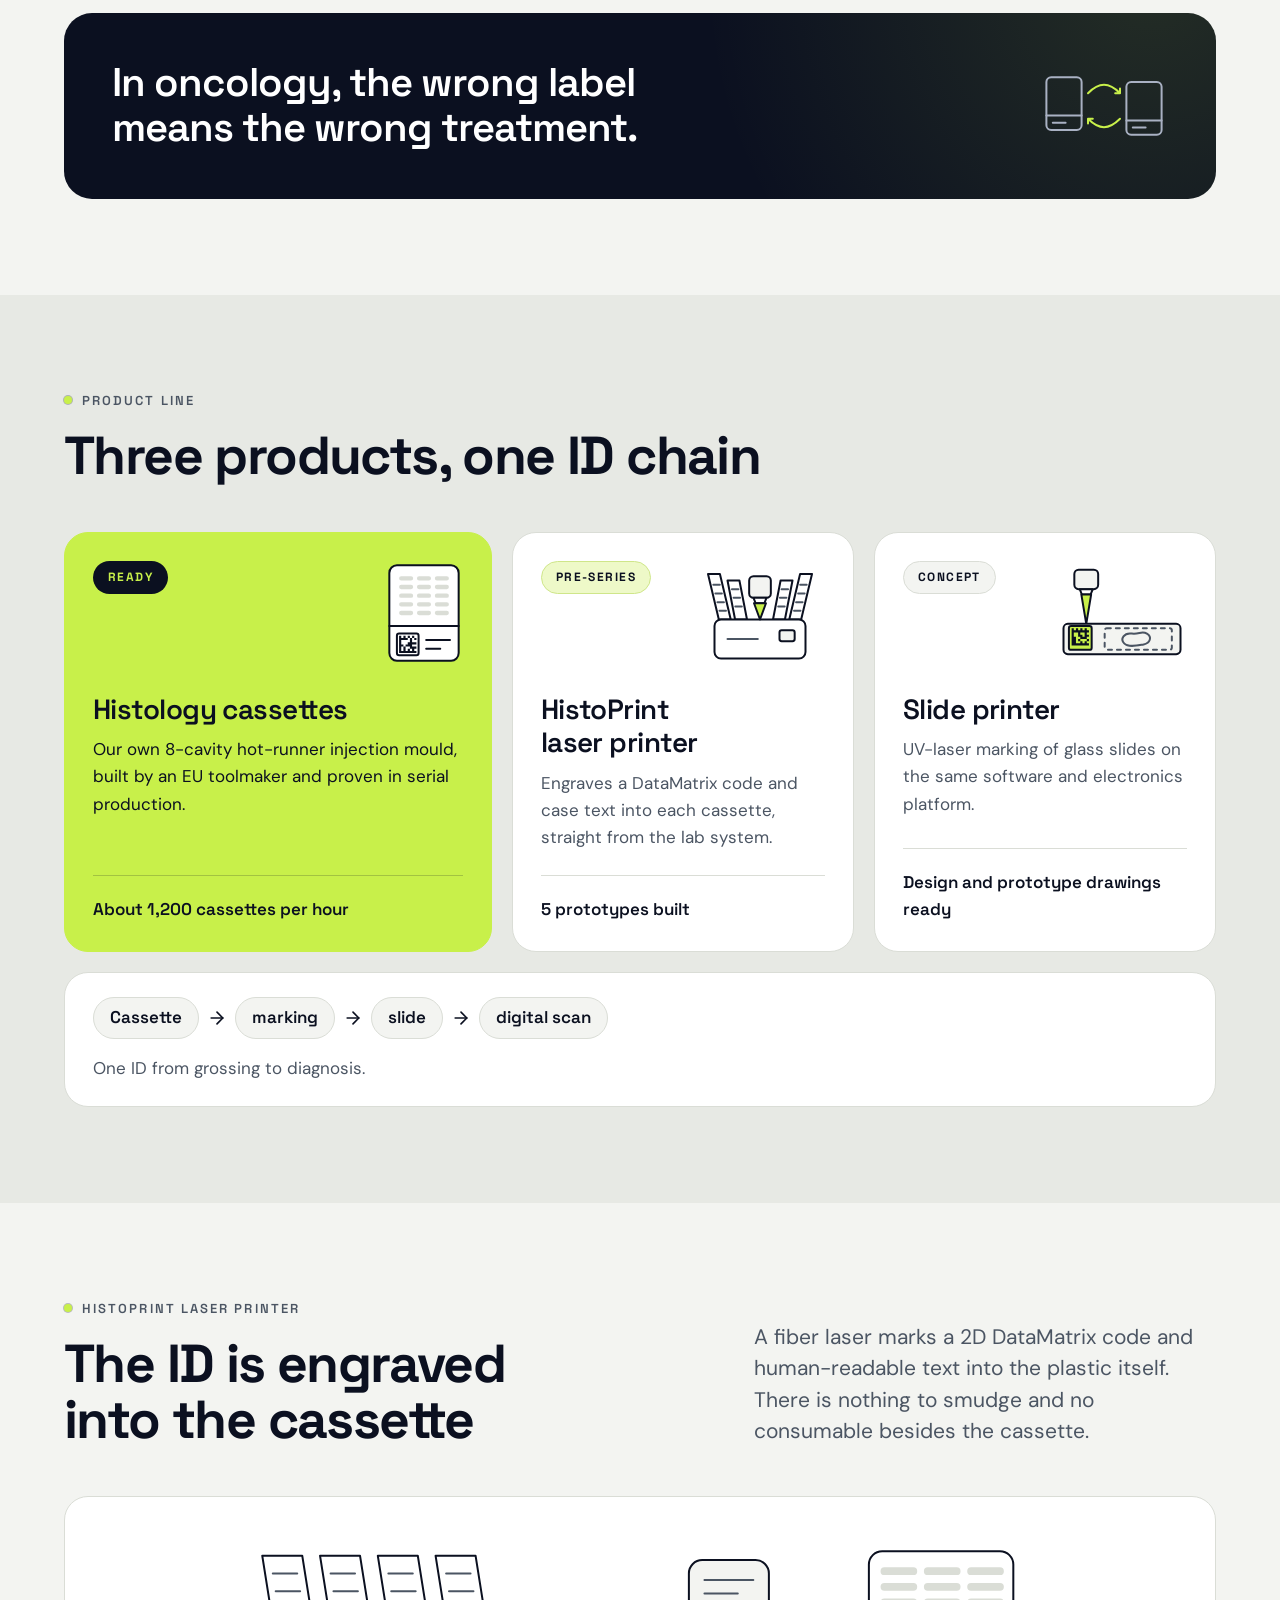
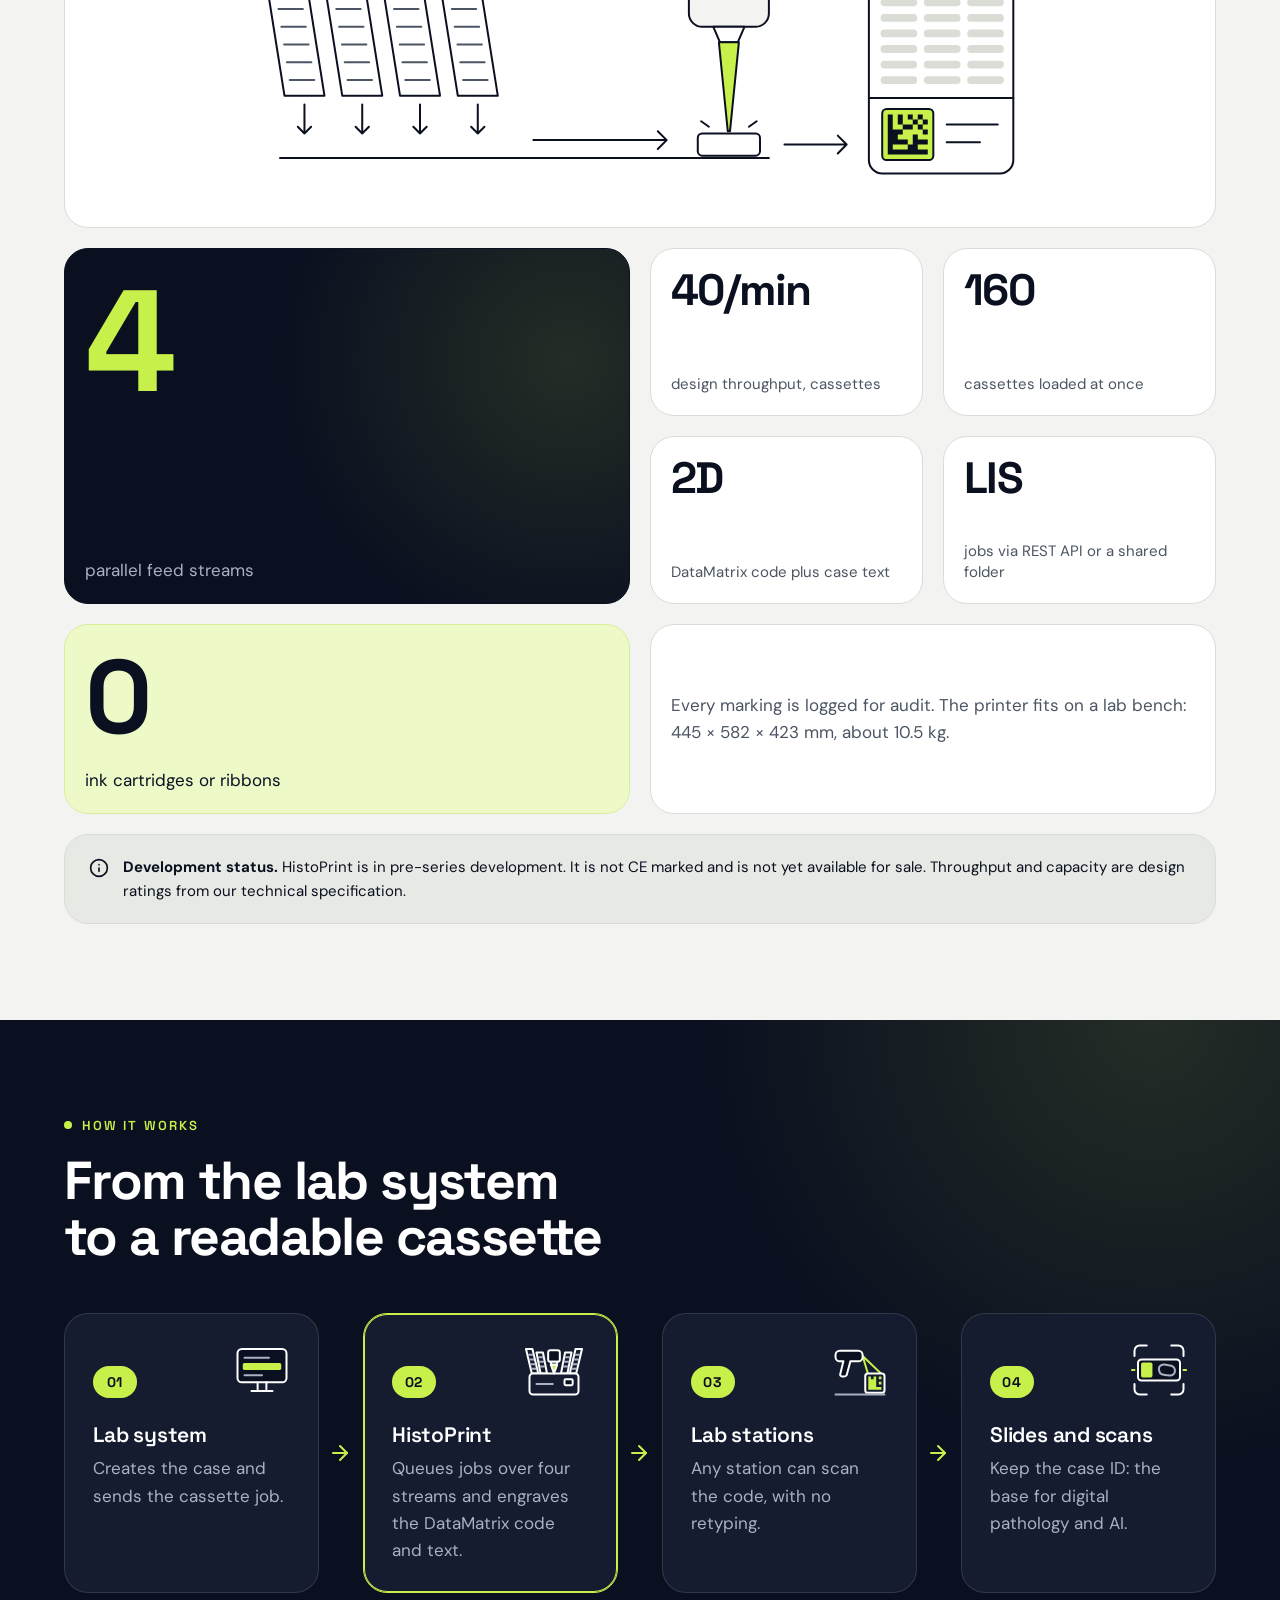
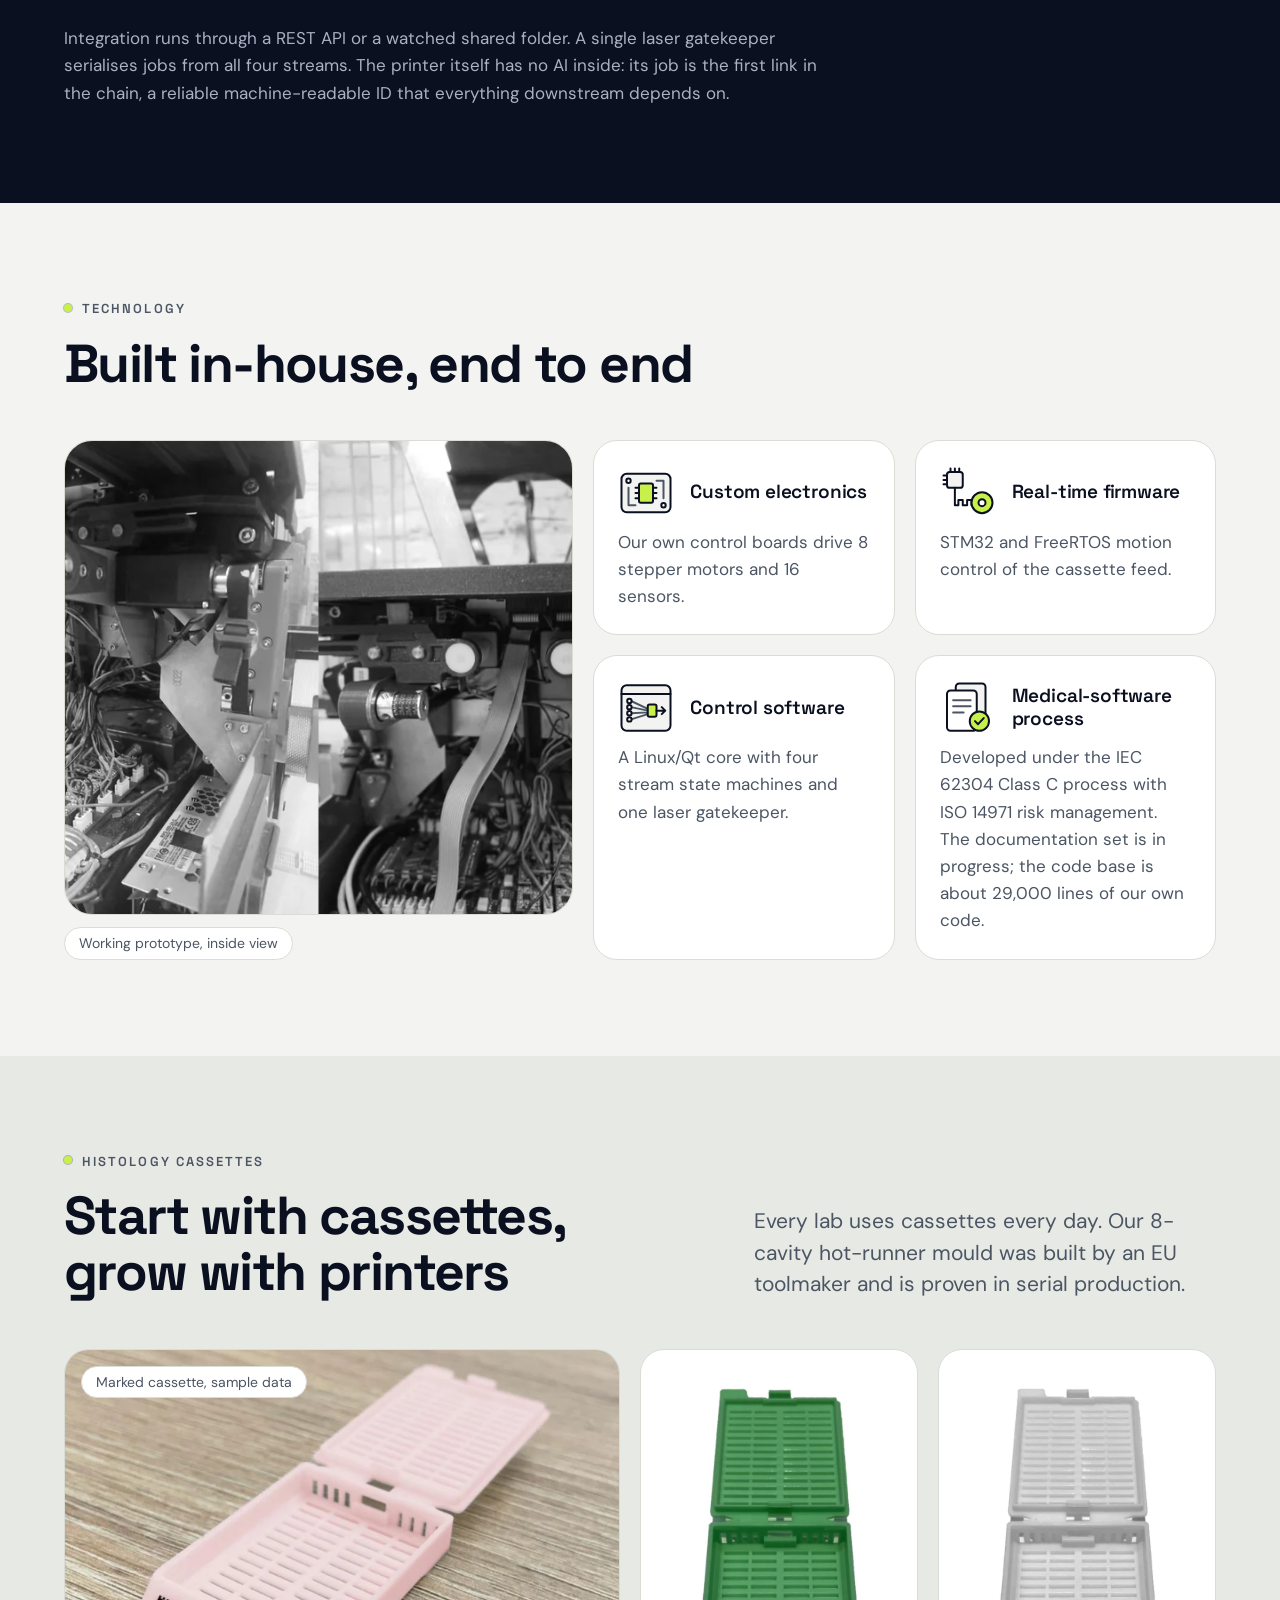
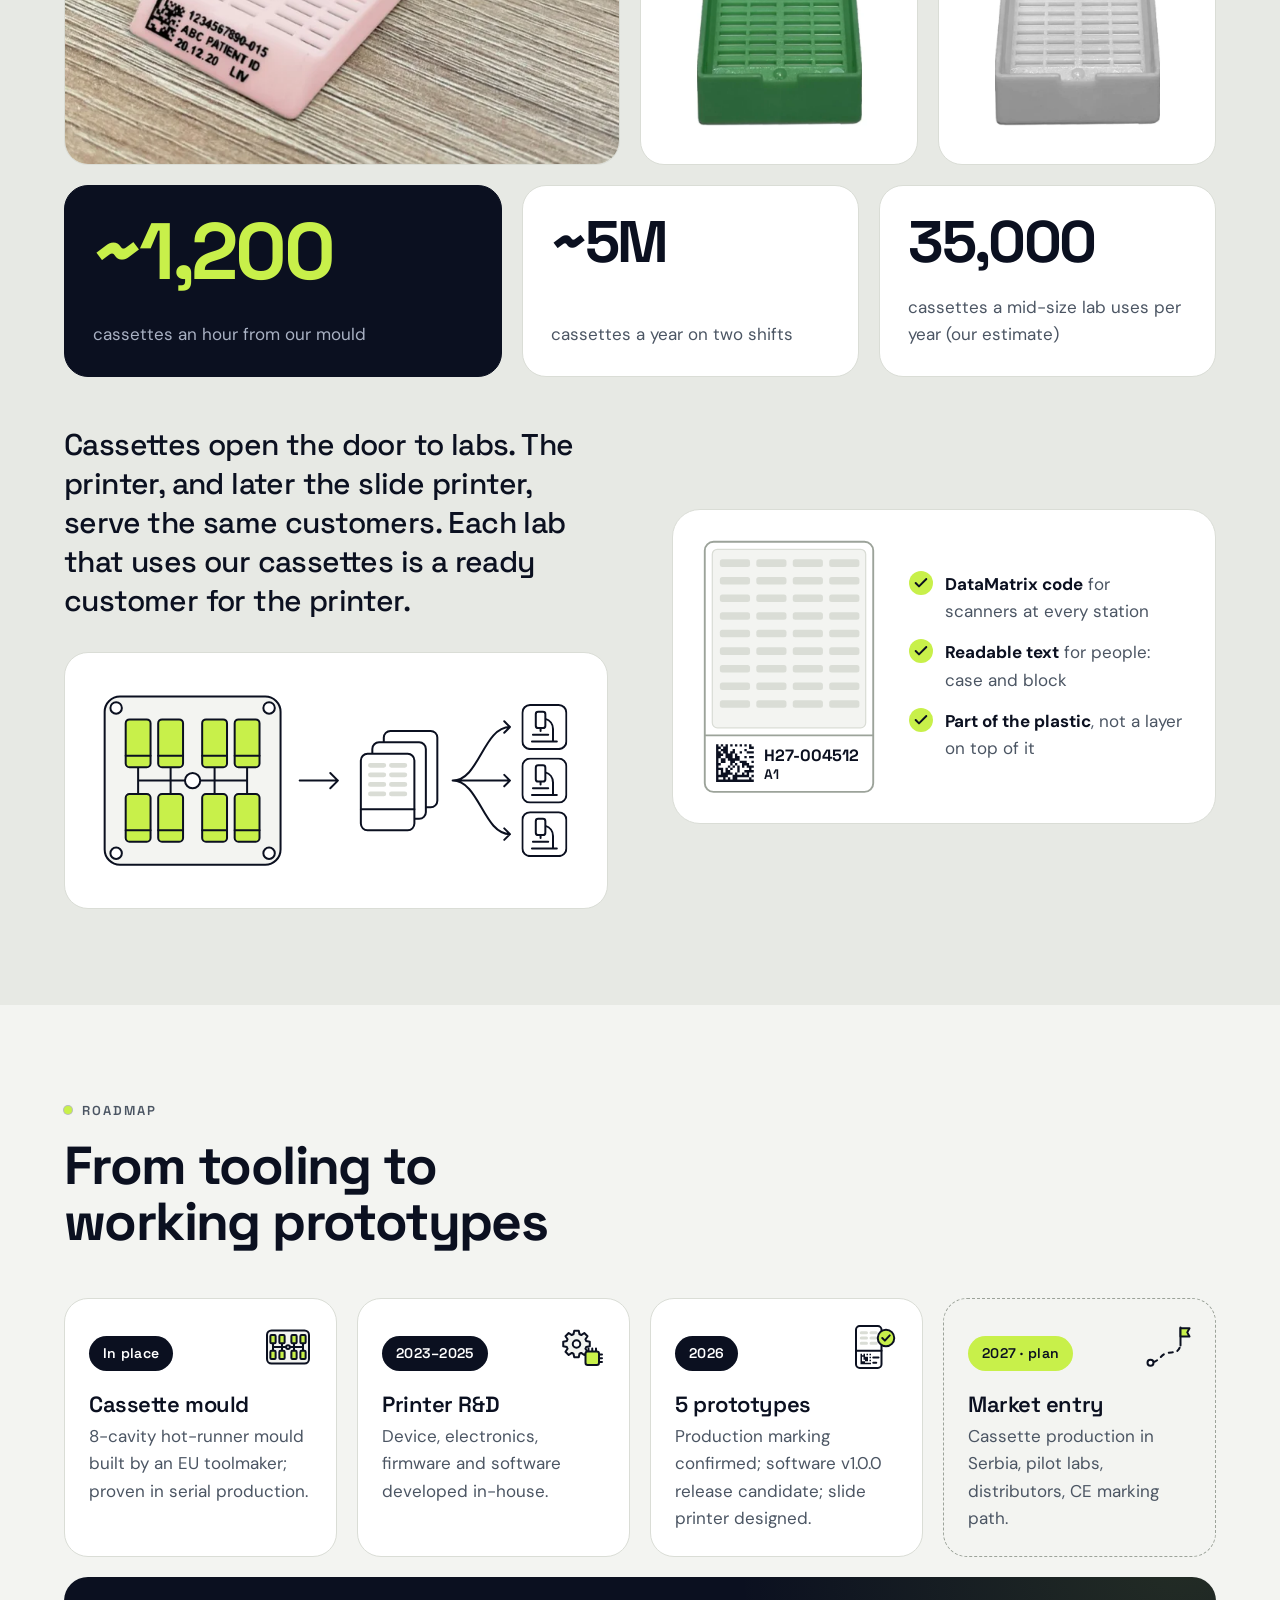
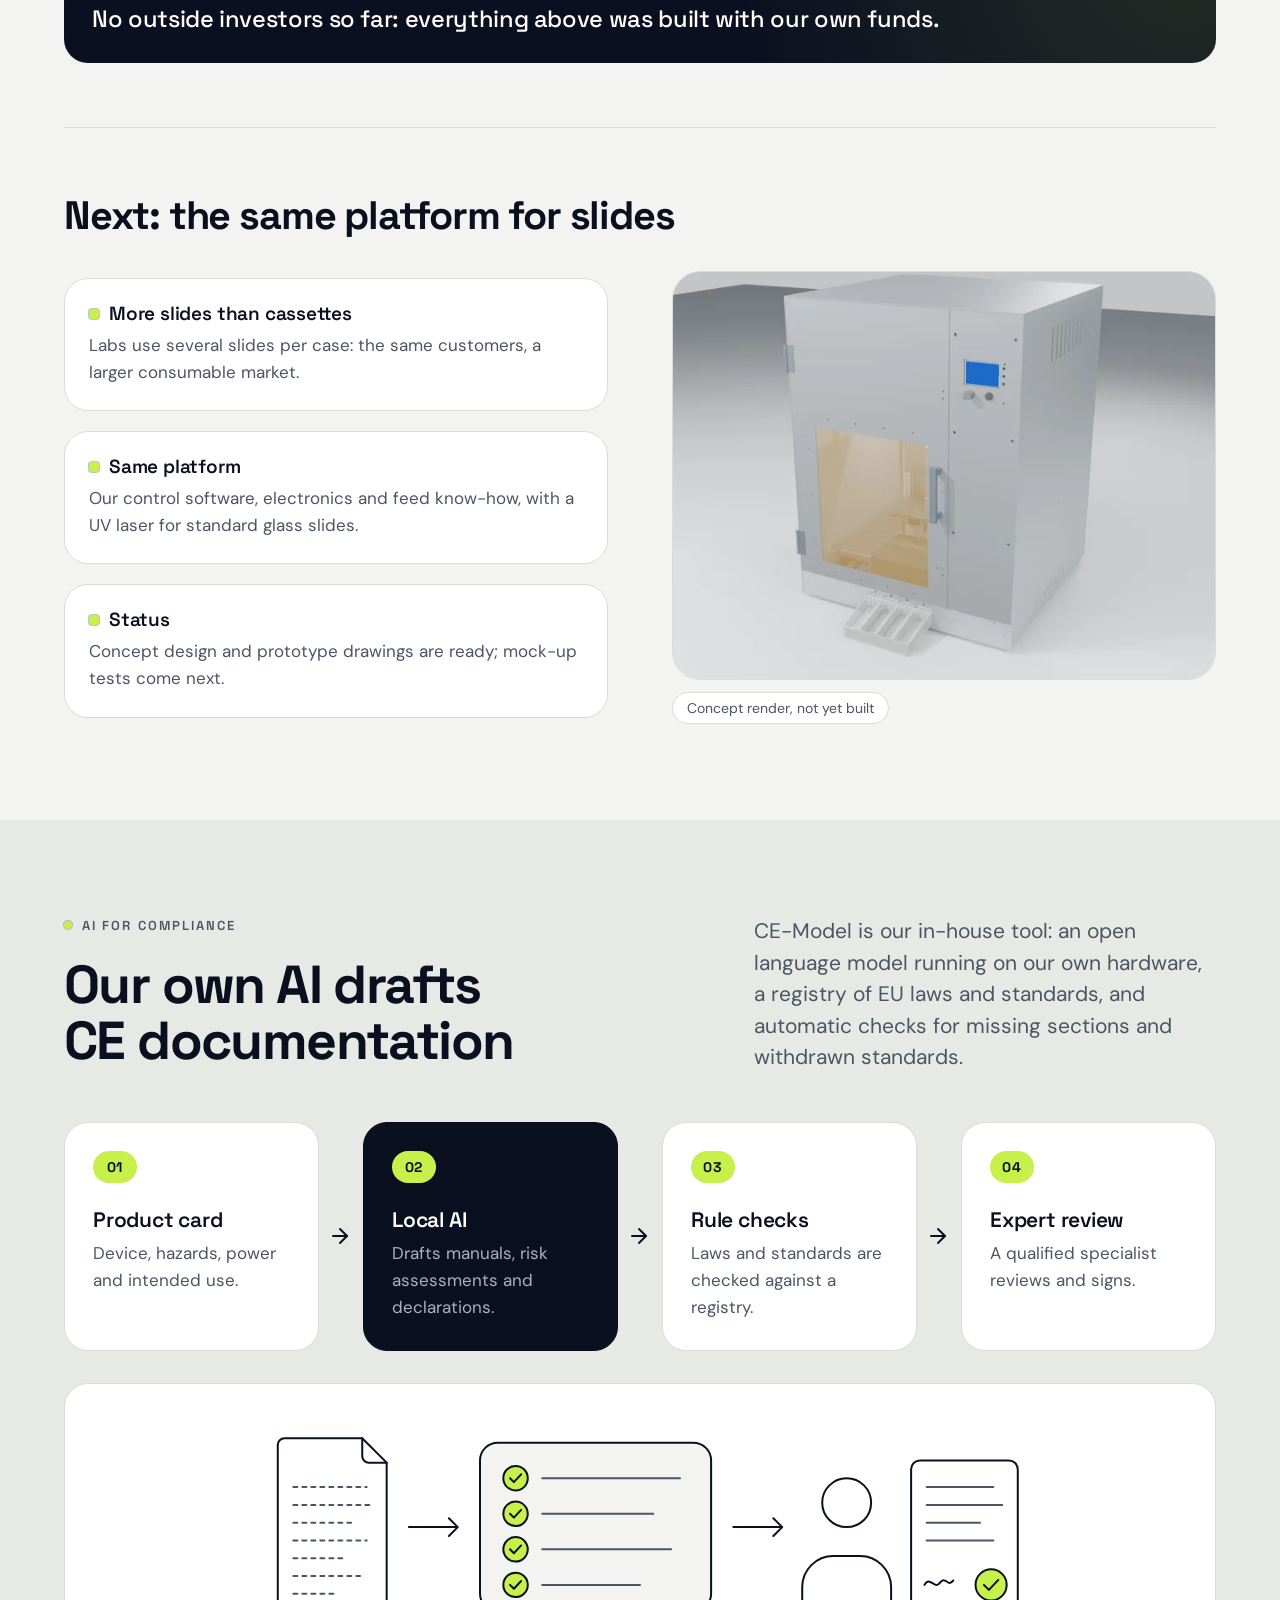
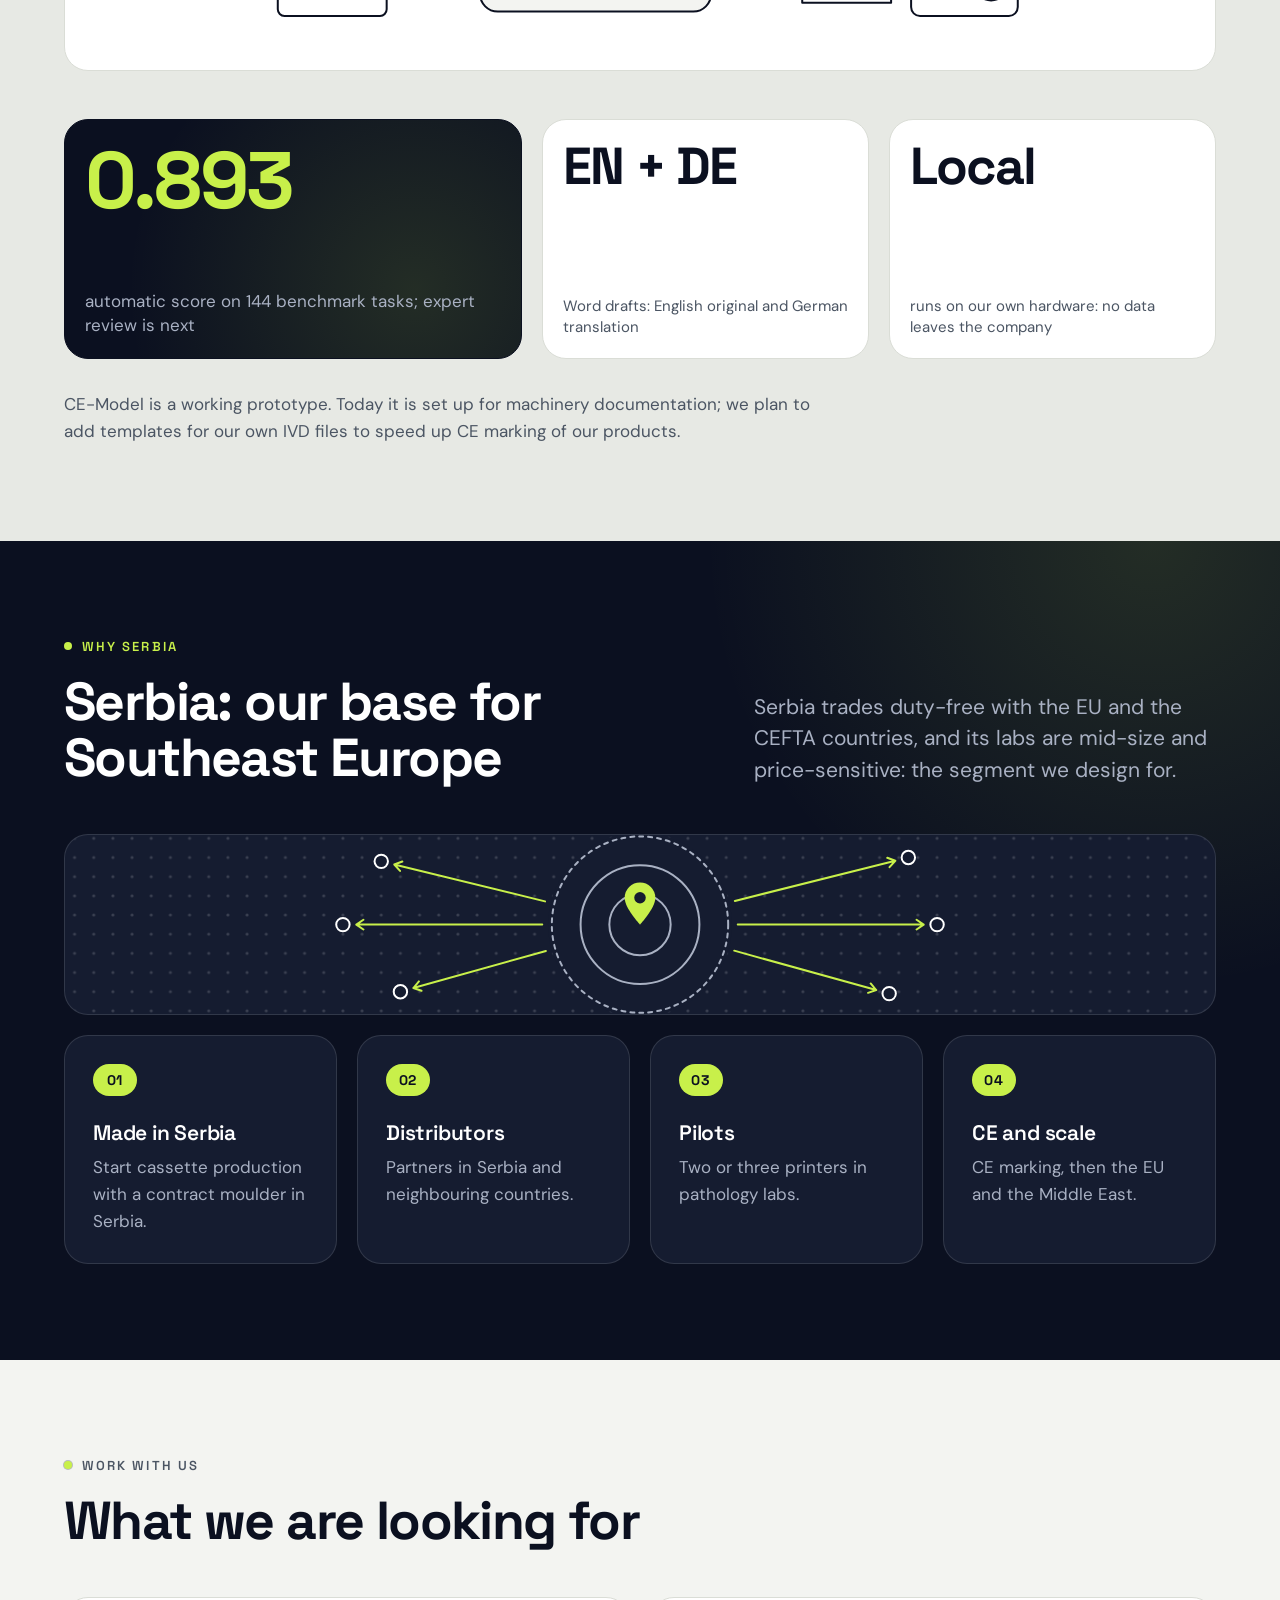
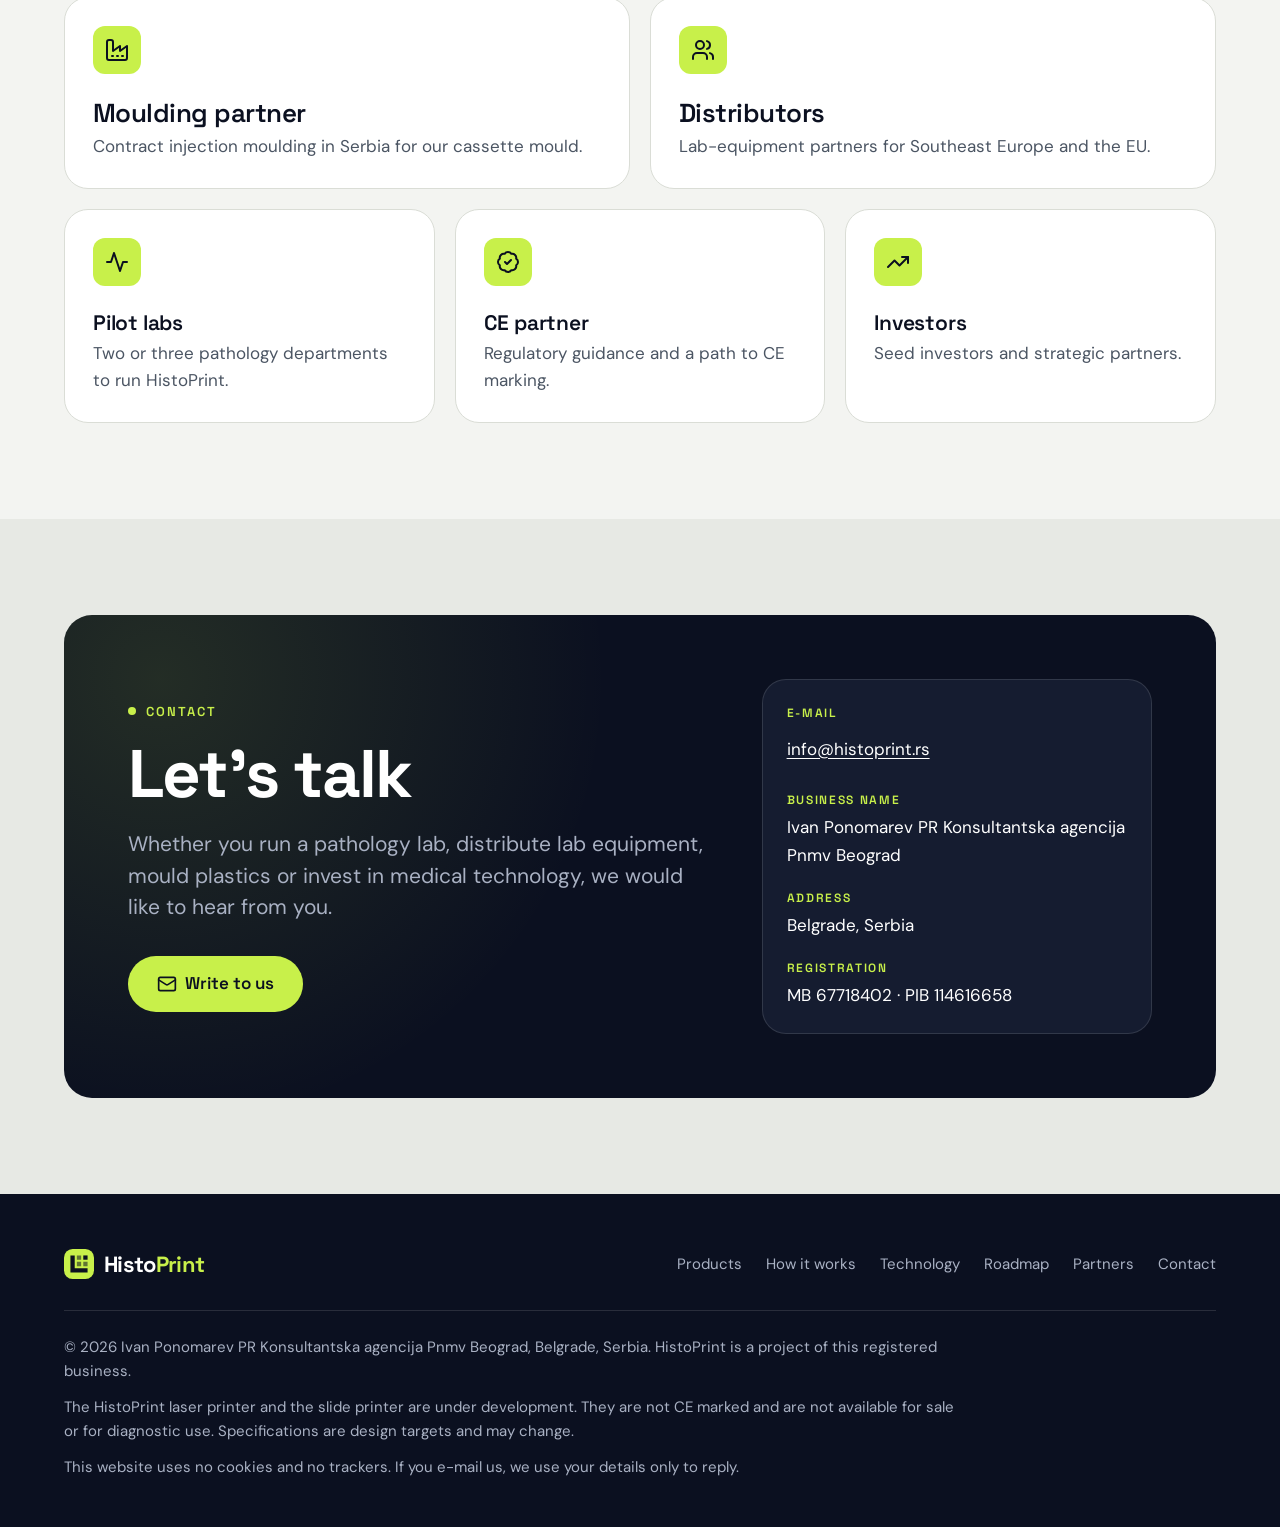
==== commit 9e8ea3ed: "Deploy site (source b8186ca)" ====
--- a/index.html
+++ b/index.html
@@ -15,11 +15,44 @@
   <meta name="twitter:card" content="summary_large_image">
   <meta property="og:title" content="HistoPrint: specimen ID for pathology labs">
   <meta property="og:description" content="Our own histology cassettes, a fiber-laser cassette printer and, next, a slide printer: one ID from grossing to diagnosis.">
+  <link rel="icon" href="favicon.ico" sizes="32x32">
   <link rel="icon" href="favicon.svg" type="image/svg+xml">
+  <link rel="apple-touch-icon" href="apple-touch-icon.png">
   <link rel="preload" href="assets/fonts/space-grotesk-latin-var.woff2" as="font" type="font/woff2" crossorigin>
   <link rel="preload" href="assets/fonts/dm-sans-latin-var.woff2" as="font" type="font/woff2" crossorigin>
   <link rel="stylesheet" href="assets/css/styles.css">
   <script>document.documentElement.classList.add("js");</script>
+  <script type="application/ld+json">
+  {
+    "@context": "https://schema.org",
+    "@graph": [
+      {
+        "@type": "WebSite",
+        "@id": "https://histoprint.rs/#website",
+        "url": "https://histoprint.rs/",
+        "name": "HistoPrint",
+        "inLanguage": "en",
+        "publisher": { "@id": "https://histoprint.rs/#organization" }
+      },
+      {
+        "@type": "Organization",
+        "@id": "https://histoprint.rs/#organization",
+        "name": "HistoPrint",
+        "legalName": "Ivan Ponomarev PR Konsultantska agencija Pnmv Beograd",
+        "url": "https://histoprint.rs/",
+        "logo": "https://histoprint.rs/apple-touch-icon.png",
+        "image": "https://histoprint.rs/assets/img/og-image.png",
+        "email": "info@histoprint.rs",
+        "description": "Histology cassettes from our own mould, a fiber-laser cassette printer driven by the lab system and, next, a slide printer: one ID from grossing to diagnosis.",
+        "address": {
+          "@type": "PostalAddress",
+          "addressLocality": "Belgrade",
+          "addressCountry": "RS"
+        }
+      }
+    ]
+  }
+  </script>
 </head>
 <body>
   <svg xmlns="http://www.w3.org/2000/svg" width="0" height="0" style="position:absolute" aria-hidden="true" focusable="false">
@@ -42,6 +75,13 @@
         <path fill="#0B1020" d="M6 6h4v12h12v4H6z"/>
         <path fill="#0B1020" d="M12 6h4v4h-4zM18 12h4v4h-4zM12 12h4v4h-4z" opacity=".55"/>
         <path fill="#0B1020" d="M18 6h4v4h-4z"/>
+      </symbol>
+
+      <!-- Pictogram of a lab: a tile with a microscope (tube, arm, stage, base) -->
+      <symbol id="pict-lab" viewBox="0 0 48 48">
+        <rect class="i-ln i-fw" x="1" y="1" width="46" height="46" rx="8"/>
+        <path class="i-ln" d="M11 39h26M33 39V26a11 11 0 0 0-8-10.6M12 32h16M20 25v3"/>
+        <rect class="i-ln i-fw" x="15" y="8" width="10" height="17" rx="2.5"/>
       </symbol>
 
       <!-- Pictogram of the cassette printer: four slanted hoppers around the laser head -->
@@ -151,18 +191,18 @@
             <div class="card__head">
               <p class="card__num">01</p>
               <svg class="ill ill--spot" viewBox="0 0 120 80" width="120" height="80" aria-hidden="true" focusable="false">
-                <rect class="i-ln i-fw" x="16" y="6" width="58" height="68" rx="7"/>
-                <path class="i-sl" stroke-width="4" d="M26 17h16M48 17h16M26 25h16M48 25h16M26 33h16M48 33h16M26 41h16M48 41h16"/>
-                <path class="i-ln" d="M16 50h58"/>
-                <path class="i-ln" d="M25 63c3-7 5 5 8-1s5 5 8 0 4 4 6 1"/>
-                <path class="i-fd" d="M47 55c6-3 13-1 16 3s1 10-4 11-10 3-14-1-4-10 2-13z"/>
-                <path class="i-mu" d="M49 63c2-3 4 2 6 0s4 2 6-1"/>
-                <g transform="rotate(32 96 32)">
-                  <rect class="i-ln i-fw" x="91" y="6" width="11" height="34" rx="3"/>
-                  <path class="i-ln i-fp" d="M91 40h11l-5.5 9z"/>
-                  <path class="i-ln" d="M91 13h11"/>
+                <rect class="i-ln i-fw" x="12" y="5" width="60" height="36" rx="5"/>
+                <path class="i-sl" stroke-width="4" d="M19 13h7M30 13h7M47 13h7M58 13h7M19 21h7M30 21h7M47 21h7M58 21h7M19 29h7M30 29h7M47 29h7M58 29h7"/>
+                <path class="i-ln i-fw" d="M12 36h60l8 32a5 5 0 0 1-5 6H9a5 5 0 0 1-5-6z"/>
+                <path class="i-ln" d="M13 52c2-7 4 4 6 0s3-7 5-1 3 4 5 0 3-5 5 0"/>
+                <path class="i-fd" d="M41 47c6-4 15-3 20 1s5 10-1 13-13 4-18 1-7-11-1-15z"/>
+                <path class="i-mu" d="M12 64c2-3 4 2 7 0s4 2 7-1M45 55c3-3 5 2 7 0s4 2 6-1"/>
+                <g transform="translate(70 53) rotate(38)">
+                  <rect class="i-ln i-fw" x="-6" y="-46" width="12" height="36" rx="3"/>
+                  <path class="i-ln i-fp" d="M-6-10H6L0 0z"/>
+                  <path class="i-ln" d="M-6-38H6"/>
                 </g>
-                <path class="i-ln i-fa" d="M98 66a6 6 0 0 1-12 0c0-4 6-11 6-11s6 7 6 11z"/>
+                <path class="i-ln i-fa" d="M110 66a6 6 0 0 1-12 0c0-4 6-11 6-11s6 7 6 11z"/>
               </svg>
             </div>
             <h3>Hand labels and ink</h3>
@@ -364,12 +404,11 @@
             <div class="flow__head">
               <p class="flow__num">04</p>
               <svg class="ill ill--icon" viewBox="0 0 64 64" width="64" height="64" aria-hidden="true" focusable="false">
-                <path class="i-ln" d="M24 12V8a4 4 0 0 1 4-4h4M52 4h4a4 4 0 0 1 4 4v4M60 28v4a4 4 0 0 1-4 4h-4M32 36h-4a4 4 0 0 1-4-4v-4"/>
-                <path class="i-mu i-fp" d="M31 22c-1-6 4-10 9-9s7-2 10 1 3 8-1 10-7 4-11 3-7-1-7-5z"/>
-                <rect class="i-fa" x="49" y="24" width="7" height="7" rx="1"/>
-                <rect class="i-ln i-fp" x="4" y="44" width="42" height="14" rx="3"/>
-                <rect class="i-fa" x="7" y="47" width="10" height="8" rx="1"/>
-                <path class="i-mu i-da" d="M38 44c0-3 1-5 4-6"/>
+                <path class="i-ln" d="M4 16v-6a6 6 0 0 1 6-6h8M46 4h8a6 6 0 0 1 6 6v6M60 48v6a6 6 0 0 1-6 6h-8M18 60h-8a6 6 0 0 1-6-6v-6"/>
+                <rect class="i-ln i-fp" x="8" y="20" width="48" height="24" rx="4"/>
+                <rect class="i-fa" x="11.5" y="23.5" width="13" height="17" rx="2"/>
+                <path class="i-mu" d="M32 32c-1-5 4-7 8-6s9 0 10 5-2 8-8 7-9 0-10-6z"/>
+                <path class="i-sa" d="M1 32h3M60 32h3"/>
               </svg>
             </div>
             <h3>Slides and scans</h3>
@@ -493,7 +532,7 @@
           <div class="cassette-story">
             <p class="lead cassette-lead reveal">Cassettes open the door to labs. The printer, and later the slide printer, serve the same customers. Each lab that uses our cassettes is a ready customer for the printer.</p>
             <div class="ill-panel ill-panel--mould reveal">
-              <svg class="ill" viewBox="0 0 560 200" width="560" height="200" role="img" aria-label="Schematic: an 8-cavity mould, seen from the parting face, makes cassettes that flow to labs.">
+              <svg class="ill" viewBox="0 0 500 200" width="500" height="200" role="img" aria-label="Schematic: an 8-cavity mould, seen from the parting face, makes cassettes that flow to labs.">
                 <rect class="i-ln i-fp" x="8" y="12" width="184" height="176" rx="16"/>
                 <circle class="i-ln i-fw" cx="20" cy="24" r="6"/>
                 <circle class="i-ln i-fw" cx="180" cy="24" r="6"/>
@@ -509,10 +548,10 @@
                 <rect class="i-ln i-fw" x="276" y="72" width="56" height="80" rx="7"/>
                 <path class="i-sl" stroke-width="5" d="M286 84h14M308 84h14M286 94h14M308 94h14M286 104h14M308 104h14M286 114h14M308 114h14"/>
                 <path class="i-ln" d="M276 130h56"/>
-                <path class="i-ln" d="M372 100c28 0 32-50 60-50M372 100h60M372 100c28 0 32 50 60 50M426 44l6 6-6 6M426 94l6 6-6 6M426 144l6 6-6 6"/>
-                <path class="i-ln i-fw" d="M446 36h22l6-6h22l6 6h10a4 4 0 0 1 4 4v28H442V40a4 4 0 0 1 4-4zM446 86h22l6-6h22l6 6h10a4 4 0 0 1 4 4v28H442V90a4 4 0 0 1 4-4zM446 136h22l6-6h22l6 6h10a4 4 0 0 1 4 4v28H442v-28a4 4 0 0 1 4-4z"/>
-                <path class="i-mu" d="M452 46h10v8h-10zM470 46h10v8h-10zM452 96h10v8h-10zM470 96h10v8h-10zM452 146h10v8h-10zM470 146h10v8h-10z"/>
-                <path class="i-ln" d="M494 68V52h10v16M494 118v-16h10v16M494 168v-16h10v16M436 68h88M436 118h88M436 168h88"/>
+                <path class="i-ln" d="M372 100c28 0 32-56 60-56M372 100h60M372 100c28 0 32 56 60 56M426 38l6 6-6 6M426 94l6 6-6 6M426 150l6 6-6 6"/>
+                <use href="#pict-lab" x="444" y="20" width="48" height="48"/>
+                <use href="#pict-lab" x="444" y="76" width="48" height="48"/>
+                <use href="#pict-lab" x="444" y="132" width="48" height="48"/>
               </svg>
             </div>
           </div>
--- a/assets/css/styles.css
+++ b/assets/css/styles.css
@@ -590,27 +590,35 @@
   margin-top: 2rem;
 }
 
+/* Phones: one card with a row per fact. Three tiles side by side would be so narrow
+   that every label breaks into three lines; the tiles start at 40rem (see below). */
 .hero__facts {
+  overflow: hidden;
   display: grid;
-  grid-template-columns: repeat(3, 1fr);
-  gap: 0.625rem;
   margin-top: 2.5rem;
+  border: 1px solid var(--color-hairline-dark);
+  border-radius: var(--radius-md);
+  background: var(--color-ink-raised);
 }
 
 /* dt is the label and dd the value; the value is shown first */
 .hero__facts div {
   display: flex;
-  flex-direction: column-reverse;
+  flex-direction: row-reverse;
+  align-items: center;
   justify-content: flex-end;
-  padding: 1rem;
-  border: 1px solid var(--color-hairline-dark);
-  border-radius: var(--radius-md);
-  background: var(--color-ink-raised);
+  gap: 1rem;
+  padding: 0.75rem 1rem;
+}
+
+.hero__facts div + div {
+  border-top: 1px solid var(--color-hairline-dark);
 }
 
 .hero__facts dd {
+  min-width: 1.75rem;
   font-family: var(--font-heading);
-  font-size: clamp(2.25rem, 2.4vw + 1.25rem, 3.25rem);
+  font-size: 2.25rem;
   font-weight: 700;
   line-height: 1;
   letter-spacing: -0.03em;
@@ -618,8 +626,7 @@
 }
 
 .hero__facts dt {
-  margin-top: 0.5rem;
-  font-size: 0.875rem;
+  font-size: 0.9375rem;
   line-height: 1.35;
   color: var(--color-text-2-dark);
 }
@@ -1460,6 +1467,30 @@
 
 /* ---------- Footer ---------- */
 
+/* ---------- Page not found (404.html) ---------- */
+
+.not-found {
+  display: grid;
+  align-items: center;
+  /* Fills the screen under the header (its height plus the 1px border) */
+  min-height: calc(100vh - var(--header-height) - 1px);
+  min-height: calc(100svh - var(--header-height) - 1px);
+}
+
+.not-found h1 {
+  max-width: none;
+}
+
+.not-found__code {
+  margin-bottom: 1.5rem;
+  font-family: var(--font-heading);
+  font-size: clamp(5rem, 22vw, 11rem);
+  font-weight: 700;
+  line-height: 0.9;
+  letter-spacing: -0.05em;
+  color: var(--color-lime);
+}
+
 .site-footer {
   padding-block: var(--space-xl);
   background: var(--color-ink);
@@ -1845,8 +1876,34 @@
     left: -1rem;
   }
 
-  .hero__facts div {
+  .hero__facts {
+    overflow: visible;
+    grid-template-columns: repeat(3, 1fr);
+    gap: 0.625rem;
+    border: 0;
+    border-radius: 0;
+    background: none;
+  }
+
+  .hero__facts div,
+  .hero__facts div + div {
+    flex-direction: column-reverse;
+    align-items: stretch;
+    gap: 0;
     padding: 1.25rem;
+    border: 1px solid var(--color-hairline-dark);
+    border-radius: var(--radius-md);
+    background: var(--color-ink-raised);
+  }
+
+  .hero__facts dd {
+    min-width: 0;
+    font-size: clamp(2.25rem, 2.4vw + 1.25rem, 3.25rem);
+  }
+
+  .hero__facts dt {
+    margin-top: 0.5rem;
+    font-size: 0.875rem;
   }
 }
 
